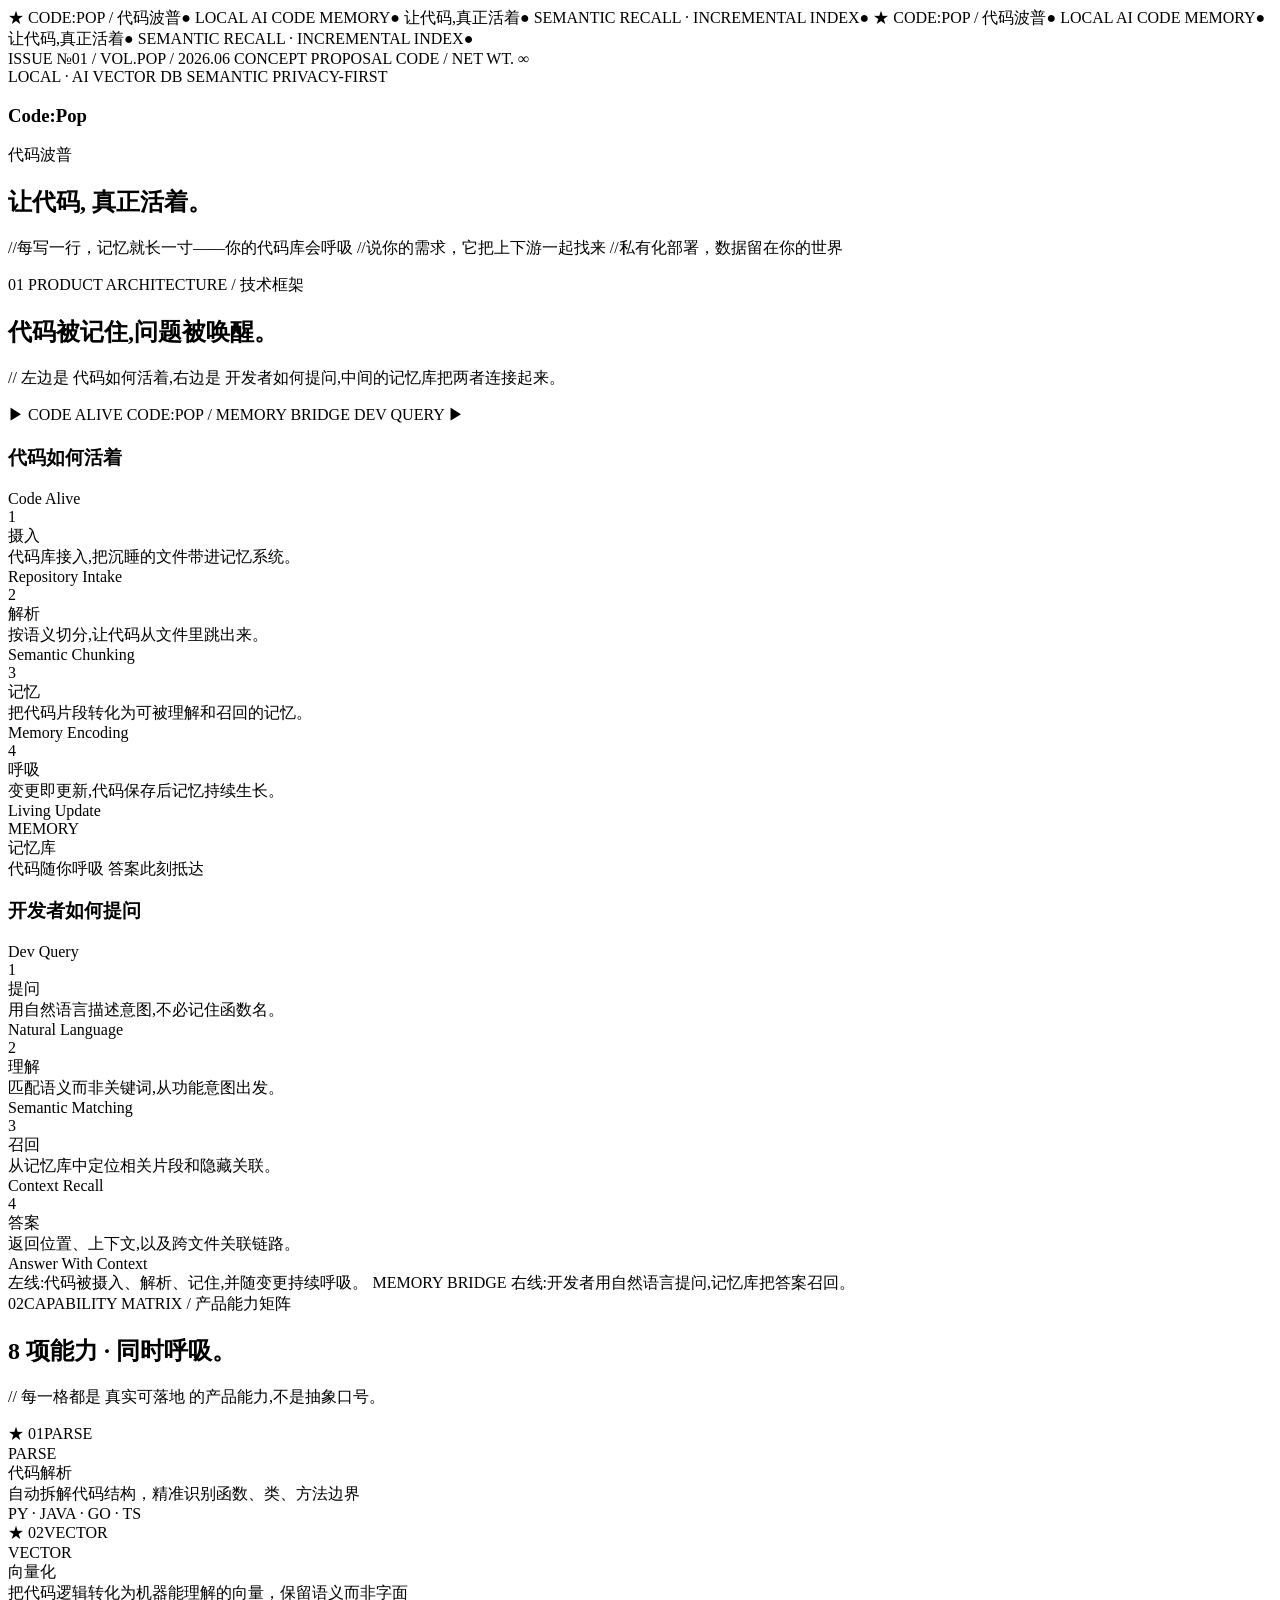
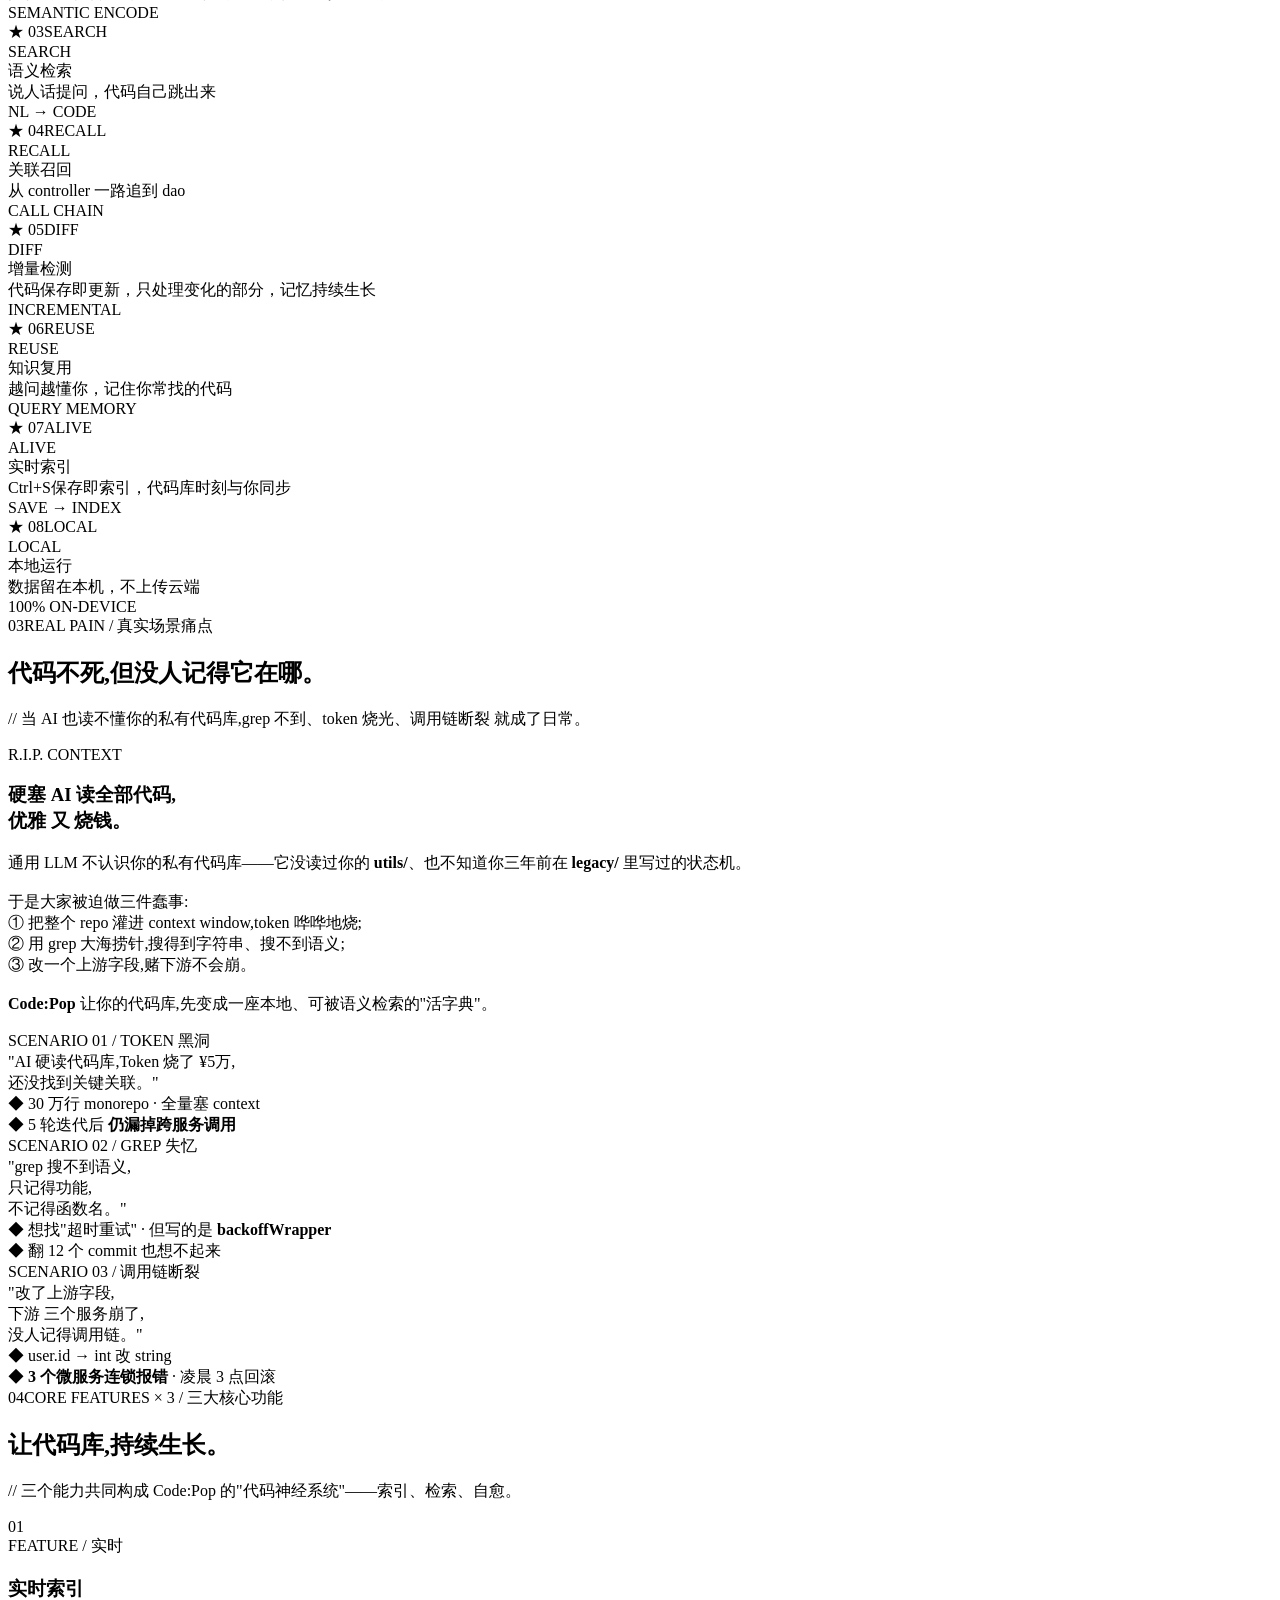
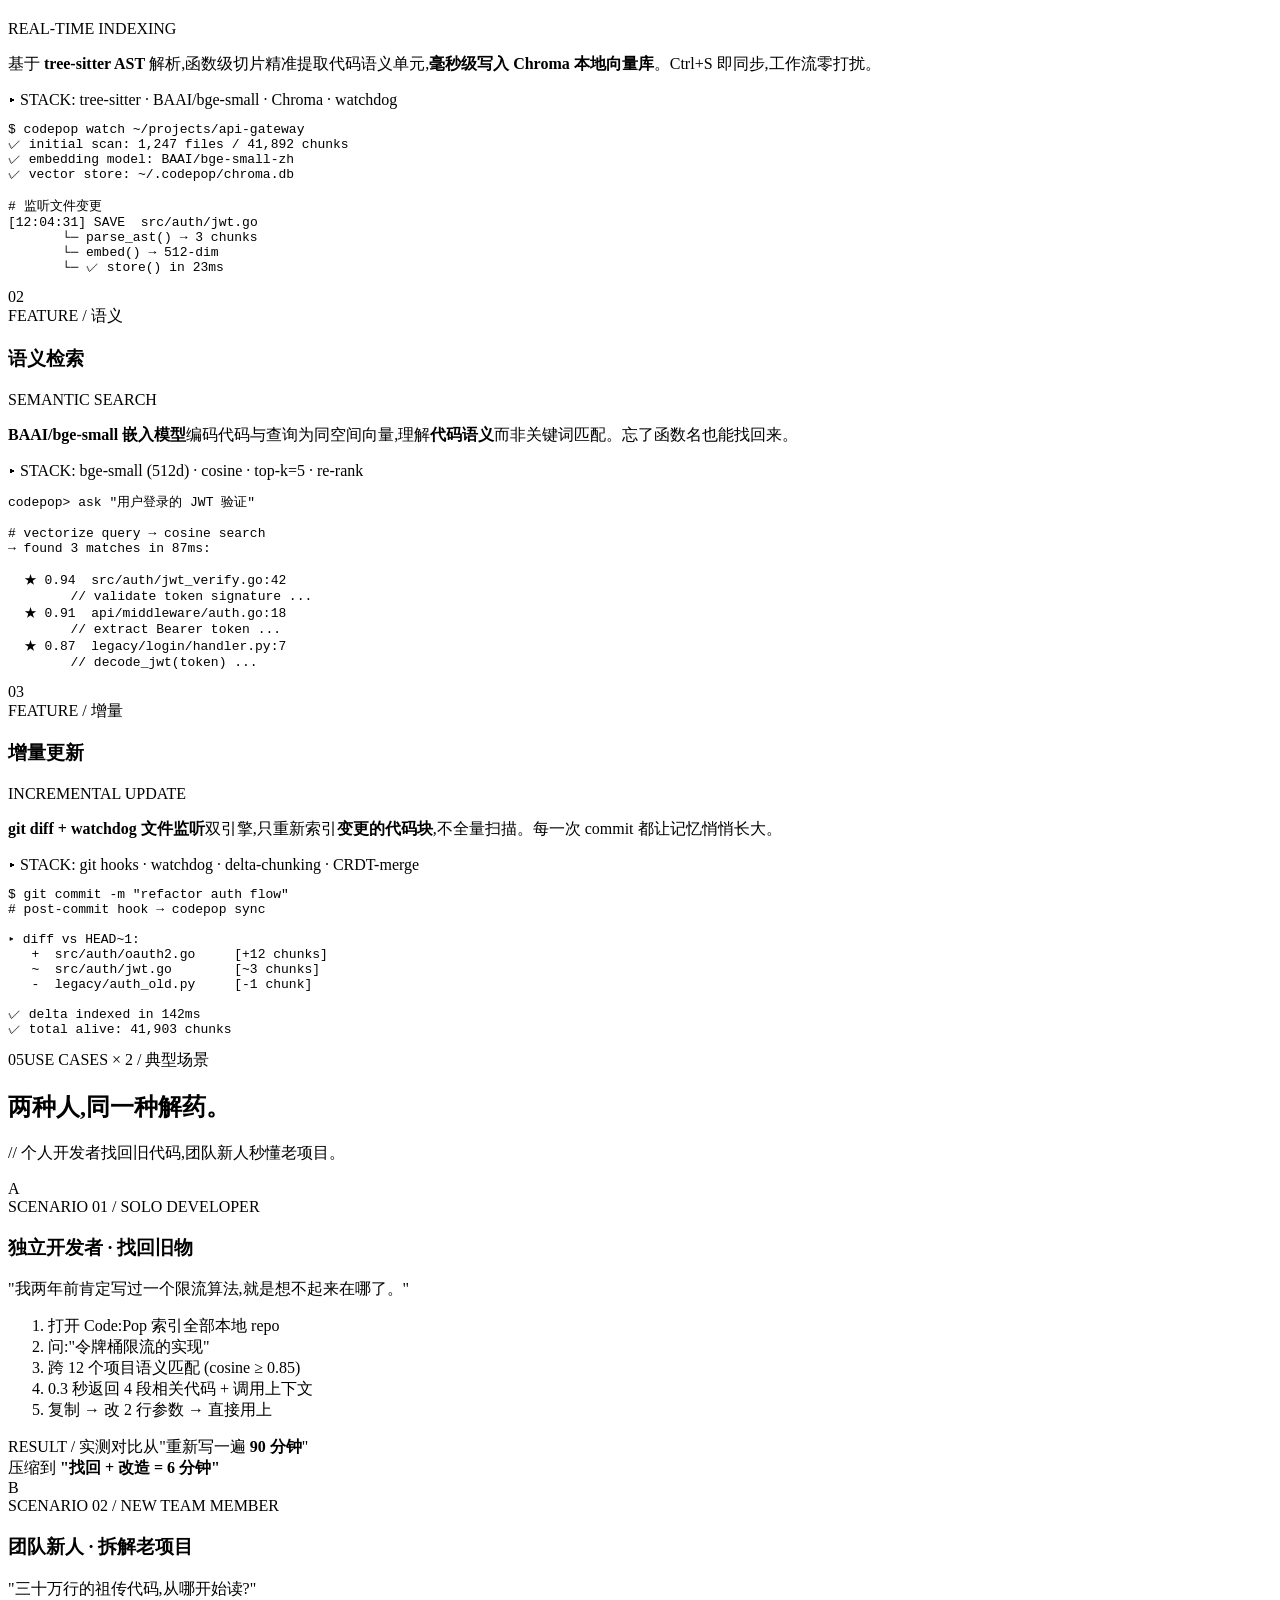
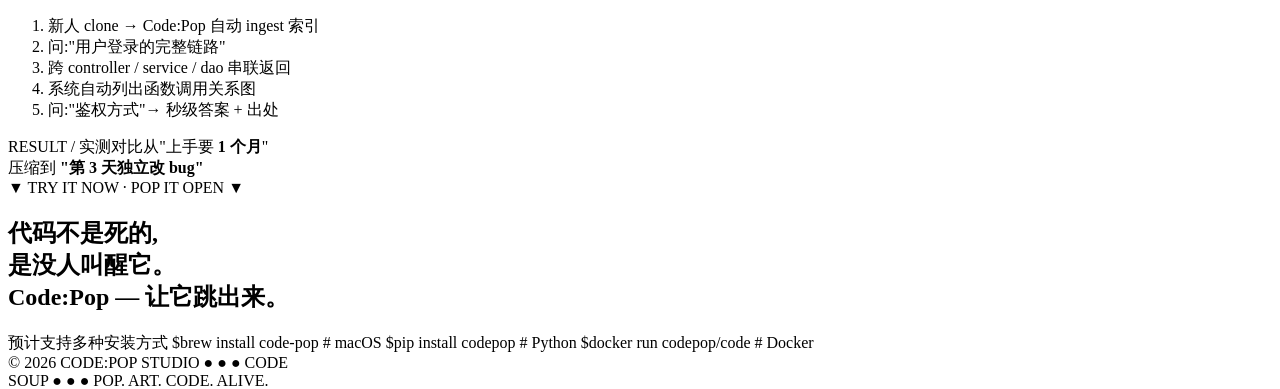
==== index.html @ 713691b7 "feat: add index.html" ====
<!DOCTYPE html>
<html lang="zh-CN">
<head>
  <meta charset="UTF-8">
  <meta name="viewport" content="width=device-width, initial-scale=1.0">
  <title>Code:Pop — 让代码,真正活着</title>
  <meta name="description" content="Code:Pop 代码波普 — 本地 AI 代码记忆系统，让代码库真正活着。自动解析、语义检索、增量索引、数据不出本机。">
  <meta name="theme-color" content="#F5F5F0">
  <meta property="og:title" content="Code:Pop — 让代码,真正活着">
  <meta property="og:description" content="本地 AI 代码记忆系统 · 自动解析 · 语义检索 · 增量索引 · 隐私优先">
  <meta property="og:type" content="website">
  <link rel="icon" type="image/svg+xml" href="data:image/svg+xml,%3Csvg xmlns='http://www.w3.org/2000/svg' viewBox='0 0 32 32'%3E%3Crect width='32' height='32' rx='4' fill='%23ff3d8a'/%3E%3C/svg%3E">
  <link rel="stylesheet" href="css/fonts.css">
  <link rel="stylesheet" href="css/main.css">
</head>
<body>
  <div class="ticker">
    <div class="ticker-track">
      <span>★ CODE:POP / 代码波普</span><span class="dot">●</span>
      <span>LOCAL AI CODE MEMORY</span><span class="dot">●</span>
      <span>让代码,真正活着</span><span class="dot">●</span>
      <span>SEMANTIC RECALL · INCREMENTAL INDEX</span><span class="dot">●</span>
      <span>★ CODE:POP / 代码波普</span><span class="dot">●</span>
      <span>LOCAL AI CODE MEMORY</span><span class="dot">●</span>
      <span>让代码,真正活着</span><span class="dot">●</span>
      <span>SEMANTIC RECALL · INCREMENTAL INDEX</span><span class="dot">●</span>
    </div>
  </div>
  <article class="page">
    <section class="hero">
      <div class="hero-meta">
        <span>ISSUE №01 / VOL.POP / 2026.06</span>
        <span class="stamp">CONCEPT PROPOSAL</span>
        <span>CODE / NET WT. ∞</span>
      </div>
      <div class="logo-line">
        <span class="badge">LOCAL · AI</span>
        <span class="badge b2">VECTOR DB</span>
        <span class="badge b3">SEMANTIC</span>
        <span class="badge b4">PRIVACY-FIRST</span>
      </div>
      <h1 class="product-name">
        <span class="word-code">Code</span><span class="colon">:</span><span class="word-pop">Pop</span>
      </h1>
      <div class="product-name-cn">代码<span class="accent">波普</span></div>
      <h2 class="tagline">让代码<span class="heart">,</span> 真正<span class="alive">活着</span>。</h2>
      <p class="sub-tagline">
        <span class="line"><span class="slash">//</span>每写一行，记忆就长一寸——<span class="pop-pink">你的代码库会呼吸</span></span>
        <span class="line"><span class="slash">//</span>说你的需求，它把<span class="pop-cyan">上下游一起找来</span></span>
        <span class="line"><span class="slash">//</span>私有化部署，数据留在<span class="pop-yellow">你的世界</span></span>
      </p>
    </section>
    <div class="section-tag">
      <span class="num">01</span>
      <span class="label">PRODUCT ARCHITECTURE / 技术框架</span>
      <span class="bar"></span>
    </div>
    <h2 class="section-title">代码被记住,问题被<span class="hi">唤醒</span>。</h2>
    <p class="section-sub">
      // 左边是 <span class="k">代码如何活着</span>,右边是 <span class="k">开发者如何提问</span>,中间的记忆库把两者连接起来。
    </p>
    <section class="arch-wrap">
      <div class="arch-bar">
        <span class="lhs">▶ CODE ALIVE</span>
        <span>CODE:POP / MEMORY BRIDGE</span>
        <span class="rhs">DEV QUERY ▶</span>
      </div>
      <div class="arch-parallel">
        <div class="arch-lane warm">
          <div class="arch-lane-title"><h3>代码如何活着</h3><span>Code Alive</span></div>
          <div class="arch-steps">
            <div class="arch-card"><div class="arch-badge">1</div><div><div class="arch-word">摄入</div><div class="arch-desc">代码库接入,把沉睡的文件带进记忆系统。</div><div class="arch-note">Repository Intake</div></div></div>
            <div class="arch-card"><div class="arch-badge">2</div><div><div class="arch-word">解析</div><div class="arch-desc">按语义切分,让代码从文件里跳出来。</div><div class="arch-note">Semantic Chunking</div></div></div>
            <div class="arch-card"><div class="arch-badge">3</div><div><div class="arch-word">记忆</div><div class="arch-desc">把代码片段转化为可被理解和召回的记忆。</div><div class="arch-note">Memory Encoding</div></div></div>
            <div class="arch-card"><div class="arch-badge">4</div><div><div class="arch-word">呼吸</div><div class="arch-desc">变更即更新,代码保存后记忆持续生长。</div><div class="arch-note">Living Update</div></div></div>
          </div>
        </div>
        <div class="memory-bridge">
          <div class="memory-core">
            <div class="core-label">MEMORY</div>
            <div class="core-cn">记忆库</div>
            <div class="core-note">
              <span class="breath">代码随你呼吸</span>
              <span class="arrive">答案此刻抵达</span>
            </div>
          </div>
        </div>
        <div class="arch-lane cool">
          <div class="arch-lane-title"><h3>开发者如何提问</h3><span>Dev Query</span></div>
          <div class="arch-steps">
            <div class="arch-card"><div class="arch-badge">1</div><div><div class="arch-word">提问</div><div class="arch-desc">用自然语言描述意图,不必记住函数名。</div><div class="arch-note">Natural Language</div></div></div>
            <div class="arch-card"><div class="arch-badge">2</div><div><div class="arch-word">理解</div><div class="arch-desc">匹配语义而非关键词,从功能意图出发。</div><div class="arch-note">Semantic Matching</div></div></div>
            <div class="arch-card"><div class="arch-badge">3</div><div><div class="arch-word">召回</div><div class="arch-desc">从记忆库中定位相关片段和隐藏关联。</div><div class="arch-note">Context Recall</div></div></div>
            <div class="arch-card"><div class="arch-badge">4</div><div><div class="arch-word">答案</div><div class="arch-desc">返回位置、上下文,以及跨文件关联链路。</div><div class="arch-note">Answer With Context</div></div></div>
          </div>
        </div>
      </div>
      <div class="arch-caption">
        <span class="warm-text">左线:代码被摄入、解析、记住,并随变更持续呼吸。</span>
        <span class="mid-text">MEMORY BRIDGE</span>
        <span class="cool-text">右线:开发者用自然语言提问,记忆库把答案召回。</span>
      </div>
    </section>
    <div class="section-tag"><span class="num b">02</span><span class="label">CAPABILITY MATRIX / 产品能力矩阵</span><span class="bar b"></span></div>
    <h2 class="section-title">8 项能力 · <span class="hi b">同时呼吸</span>。</h2>
    <p class="section-sub">// 每一格都是 <span class="k">真实可落地</span> 的产品能力,不是抽象口号。</p>
    <section class="can-grid">
      <div class="can v1"><div class="can-band-top"><span>★ 01</span><span>PARSE</span></div><div class="can-body"><div class="can-title">PARSE</div><div class="can-cn">代码解析</div><div class="can-desc">自动拆解代码结构，精准识别函数、类、方法边界</div></div><div class="can-band-bot">PY · JAVA · GO · TS</div></div>
      <div class="can v2"><div class="can-band-top"><span>★ 02</span><span>VECTOR</span></div><div class="can-body"><div class="can-title">VECTOR</div><div class="can-cn">向量化</div><div class="can-desc">把代码逻辑转化为机器能理解的向量，保留语义而非字面</div></div><div class="can-band-bot">SEMANTIC ENCODE</div></div>
      <div class="can v3"><div class="can-band-top"><span>★ 03</span><span>SEARCH</span></div><div class="can-body"><div class="can-title">SEARCH</div><div class="can-cn">语义检索</div><div class="can-desc">说人话提问，代码自己跳出来</div></div><div class="can-band-bot">NL → CODE</div></div>
      <div class="can v4"><div class="can-band-top"><span>★ 04</span><span>RECALL</span></div><div class="can-body"><div class="can-title">RECALL</div><div class="can-cn">关联召回</div><div class="can-desc">从 controller 一路追到 dao</div></div><div class="can-band-bot">CALL CHAIN</div></div>
      <div class="can v5"><div class="can-band-top"><span>★ 05</span><span>DIFF</span></div><div class="can-body"><div class="can-title">DIFF</div><div class="can-cn">增量检测</div><div class="can-desc">代码保存即更新，只处理变化的部分，记忆持续生长</div></div><div class="can-band-bot">INCREMENTAL</div></div>
      <div class="can v6"><div class="can-band-top"><span>★ 06</span><span>REUSE</span></div><div class="can-body"><div class="can-title">REUSE</div><div class="can-cn">知识复用</div><div class="can-desc">越问越懂你，记住你常找的代码</div></div><div class="can-band-bot">QUERY MEMORY</div></div>
      <div class="can v7"><div class="can-band-top"><span>★ 07</span><span>ALIVE</span></div><div class="can-body"><div class="can-title">ALIVE</div><div class="can-cn">实时索引</div><div class="can-desc">Ctrl+S保存即索引，代码库时刻与你同步</div></div><div class="can-band-bot">SAVE → INDEX</div></div>
      <div class="can v8"><div class="can-band-top"><span>★ 08</span><span>LOCAL</span></div><div class="can-body"><div class="can-title">LOCAL</div><div class="can-cn">本地运行</div><div class="can-desc">数据留在本机，不上传云端</div></div><div class="can-band-bot">100% ON-DEVICE</div></div>
    </section>
    <div class="section-tag"><span class="num c">03</span><span class="label">REAL PAIN / 真实场景痛点</span><span class="bar c"></span></div>
    <h2 class="section-title">代码不死,但<span class="hi c">没人记得</span>它在哪。</h2>
    <p class="section-sub">// 当 AI 也读不懂你的私有代码库,<span class="k">grep 不到、token 烧光、调用链断裂</span> 就成了日常。</p>
    <section class="pain-grid">
      <div class="pain-left">
        <div class="pain-stamp">R.I.P. CONTEXT</div>
        <h3 class="pain-headline">硬塞 AI 读全部代码,<br><span class="strike">优雅</span> 又 <span class="alive-flash">烧钱</span>。</h3>
        <p class="pain-body">通用 LLM 不认识你的私有代码库——它没读过你的 <strong>utils/</strong>、也不知道你三年前在 <strong>legacy/</strong> 里写过的状态机。<br><br>于是大家被迫做三件蠢事:<br>① 把整个 repo 灌进 context window,token 哗哗地烧;<br>② 用 grep 大海捞针,搜得到字符串、搜不到语义;<br>③ 改一个上游字段,赌下游不会崩。<br><br><strong>Code:Pop</strong> 让你的代码库,先变成一座本地、可被语义检索的"活字典"。</p>
      </div>
      <div class="pain-right">
        <div class="scenario s1">
          <span class="tag">SCENARIO 01 / TOKEN 黑洞</span>
          <div class="quote">"AI 硬读代码库,Token 烧了 <span class="cost">¥5万</span>,<br>还没找到关键关联。"</div>
          <div class="meta">◆ 30 万行 monorepo · 全量塞 context<br>◆ 5 轮迭代后 <strong>仍漏掉跨服务调用</strong></div>
        </div>
        <div class="scenario s2">
          <span class="tag">SCENARIO 02 / GREP 失忆</span>
          <div class="quote">"grep <span class="y">搜不到语义</span>,<br>只记得功能,<br>不记得函数名。"</div>
          <div class="meta">◆ 想找"超时重试" · 但写的是 <strong>backoffWrapper</strong><br>◆ 翻 12 个 commit 也想不起来</div>
        </div>
        <div class="scenario s3">
          <span class="tag">SCENARIO 03 / 调用链断裂</span>
          <div class="quote">"改了上游字段,<br>下游 <span class="b">三个服务崩了</span>,<br>没人记得调用链。"</div>
          <div class="meta">◆ user.id → int 改 string<br>◆ <strong>3 个微服务连锁报错</strong> · 凌晨 3 点回滚</div>
        </div>
      </div>
    </section>
    <div class="section-tag"><span class="num d">04</span><span class="label">CORE FEATURES × 3 / 三大核心功能</span><span class="bar d"></span></div>
    <h2 class="section-title">让代码库,<span class="hi d">持续生长</span>。</h2>
    <p class="section-sub">// 三个能力共同构成 Code:Pop 的"<span class="k">代码神经系统</span>"——索引、检索、自愈。</p>
    <section class="feature-grid">
      <div class="feat f1">
        <div class="feat-num">01</div>
        <div class="feat-tag">FEATURE / 实时</div>
        <h3 class="feat-title">实时索引</h3>
        <div class="feat-title-en">REAL-TIME INDEXING</div>
        <p class="feat-desc">基于 <strong>tree-sitter AST</strong> 解析,函数级切片精准提取代码语义单元,<strong>毫秒级写入 Chroma 本地向量库</strong>。Ctrl+S 即同步,工作流零打扰。</p>
        <div class="feat-stack">▸ STACK: tree-sitter · BAAI/bge-small · Chroma · watchdog</div>
        <pre class="feat-snippet"><span class="cm">$ codepop watch ~/projects/api-gateway</span>
<span class="ok">✓</span> initial scan: 1,247 files / 41,892 chunks
<span class="ok">✓</span> embedding model: <span class="bb">BAAI/bge-small-zh</span>
<span class="ok">✓</span> vector store: <span class="bb">~/.codepop/chroma.db</span>

<span class="cm"># 监听文件变更</span>
[<span class="gn">12:04:31</span>] <span class="pp">SAVE</span>  src/auth/jwt.go
       └─ parse_ast() <span class="gg">→</span> 3 chunks
       └─ embed() <span class="gg">→</span> 512-dim
       └─ <span class="ok">✓ store()</span> in <span class="vi">23ms</span></pre>
      </div>
      <div class="feat f2">
        <div class="feat-num">02</div>
        <div class="feat-tag">FEATURE / 语义</div>
        <h3 class="feat-title">语义检索</h3>
        <div class="feat-title-en">SEMANTIC SEARCH</div>
        <p class="feat-desc"><strong>BAAI/bge-small 嵌入模型</strong>编码代码与查询为同空间向量,理解<strong>代码语义</strong>而非关键词匹配。忘了函数名也能找回来。</p>
        <div class="feat-stack">▸ STACK: bge-small (512d) · cosine · top-k=5 · re-rank</div>
        <pre class="feat-snippet"><span class="pr">codepop&gt;</span> ask <span class="gg">"用户登录的 JWT 验证"</span>

<span class="cm"># vectorize query → cosine search</span>
<span class="cm">→ found 3 matches in 87ms:</span>

  <span class="bb">★ 0.94</span>  src/auth/<span class="gn">jwt_verify.go</span>:42
        <span class="cm">// validate token signature ...</span>
  <span class="bb">★ 0.91</span>  api/middleware/<span class="gn">auth.go</span>:18
        <span class="cm">// extract Bearer token ...</span>
  <span class="bb">★ 0.87</span>  legacy/login/<span class="gn">handler.py</span>:7
        <span class="cm">// decode_jwt(token) ...</span></pre>
      </div>
      <div class="feat f3">
        <div class="feat-num">03</div>
        <div class="feat-tag">FEATURE / 增量</div>
        <h3 class="feat-title">增量更新</h3>
        <div class="feat-title-en">INCREMENTAL UPDATE</div>
        <p class="feat-desc"><strong>git diff + watchdog 文件监听</strong>双引擎,只重新索引<strong>变更的代码块</strong>,不全量扫描。每一次 commit 都让记忆悄悄长大。</p>
        <div class="feat-stack">▸ STACK: git hooks · watchdog · delta-chunking · CRDT-merge</div>
        <pre class="feat-snippet"><span class="cm">$ git commit -m "refactor auth flow"</span>
<span class="cm"># post-commit hook → codepop sync</span>

<span class="pp">▸</span> diff vs HEAD~1:
   <span class="ok">+</span>  src/auth/oauth2.go     <span class="gn">[+12 chunks]</span>
   <span class="vi">~</span>  src/auth/jwt.go        <span class="gn">[~3 chunks]</span>
   <span class="pp">-</span>  legacy/auth_old.py     <span class="gn">[-1 chunk]</span>

<span class="ok">✓</span> delta indexed in <span class="vi">142ms</span>
<span class="ok">✓</span> total alive: <span class="bb">41,903 chunks</span></pre>
      </div>
    </section>
    <div class="section-tag"><span class="num e">05</span><span class="label">USE CASES × 2 / 典型场景</span><span class="bar e"></span></div>
    <h2 class="section-title">两种人,<span class="hi c">同一种解药</span>。</h2>
    <p class="section-sub">// 个人开发者找回旧代码,团队新人秒懂老项目。</p>
    <section class="case-wrap">
      <div class="case c1">
        <div class="case-head"><div class="case-icon">A</div><div class="case-head-text"><div class="case-tag">SCENARIO 01 / SOLO DEVELOPER</div><h3 class="case-title">独立开发者 · 找回旧物</h3></div></div>
        <div class="case-body">
          <p class="case-quote">"我两年前肯定写过<span class="hi-y">一个限流算法</span>,就是想不起来在哪了。"</p>
          <ol class="case-flow">
            <li>打开 Code:Pop 索引全部本地 repo</li>
            <li class="hot">问:"令牌桶限流的实现"</li>
            <li>跨 12 个项目语义匹配 (cosine ≥ 0.85)</li>
            <li>0.3 秒返回 4 段相关代码 + 调用上下文</li>
            <li class="hot">复制 → 改 2 行参数 → 直接用上</li>
          </ol>
          <div class="case-result"><span class="lbl">RESULT / 实测对比</span>从"重新写一遍 <strong>90 分钟</strong>"<br>压缩到 <strong>"找回 + 改造 = 6 分钟"</strong></div>
        </div>
      </div>
      <div class="case c2">
        <div class="case-head"><div class="case-icon">B</div><div class="case-head-text"><div class="case-tag">SCENARIO 02 / NEW TEAM MEMBER</div><h3 class="case-title">团队新人 · 拆解老项目</h3></div></div>
        <div class="case-body">
          <p class="case-quote">"三十万行的祖传代码,<span class="hi-p">从哪开始读?</span>"</p>
          <ol class="case-flow">
            <li>新人 clone → Code:Pop 自动 ingest 索引</li>
            <li class="hot">问:"用户登录的完整链路"</li>
            <li>跨 controller / service / dao 串联返回</li>
            <li>系统自动列出函数调用关系图</li>
            <li class="hot">问:"鉴权方式"→ 秒级答案 + 出处</li>
          </ol>
          <div class="case-result"><span class="lbl">RESULT / 实测对比</span>从"上手要 <strong>1 个月</strong>"<br>压缩到 <strong>"第 3 天独立改 bug"</strong></div>
        </div>
      </div>
    </section>
    <section class="cta">
      <div class="cta-inner">
        <div class="cta-mini">▼ TRY IT NOW · POP IT OPEN ▼</div>
        <h2 class="cta-title">代码不是<span class="b">死的</span>,<br>是没人<span class="y">叫醒</span>它。<br><span class="p">Code:Pop</span> — 让它<span class="y">跳</span>出来。</h2>
        <div class="cta-cmd">
          <span class="cmd-line"><span class="cmd-comment">预计支持多种安装方式</span></span>
          <span class="cmd-line"><span class="prompt">$</span>brew install code-pop      <span class="cmd-comment"># macOS</span></span>
          <span class="cmd-line"><span class="prompt">$</span>pip install codepop        <span class="cmd-comment"># Python</span></span>
          <span class="cmd-line"><span class="prompt">$</span>docker run codepop/code    <span class="cmd-comment"># Docker</span></span>
        </div>
      </div>
    </section>
    <footer class="foot">
      <span>© 2026 CODE:POP STUDIO</span>
      <span class="dots">● ● ●</span>
      <span class="warhol-can" aria-label="安迪·沃霍尔风格金宝汤罐头致敬彩蛋"><span class="can-mini-label">CODE<br>SOUP</span></span>
      <span class="dots">● ● ●</span>
      <span>POP. ART. CODE. ALIVE.</span>
    </footer>
  </article>
</body>
</html>
---- css/fonts.css ----
@font-face { font-family: 'Boldonse'; src: url('../assets/fonts/Boldonse-Regular.ttf') format('truetype'); font-weight: 400; font-display: swap; }
@font-face { font-family: 'EricaOne'; src: url('../assets/fonts/EricaOne-Regular.ttf') format('truetype'); font-weight: 400; font-display: swap; }
@font-face { font-family: 'BigShoulders'; src: url('../assets/fonts/BigShoulders-Regular.ttf') format('truetype'); font-weight: 400; font-display: swap; }
@font-face { font-family: 'BigShoulders'; src: url('../assets/fonts/BigShoulders-Bold.ttf') format('truetype'); font-weight: 700; font-display: swap; }
@font-face { font-family: 'Outfit'; src: url('../assets/fonts/Outfit-Regular.ttf') format('truetype'); font-weight: 400; font-display: swap; }
@font-face { font-family: 'Outfit'; src: url('../assets/fonts/Outfit-Bold.ttf') format('truetype'); font-weight: 700; font-display: swap; }
@font-face { font-family: 'JetBrainsMono'; src: url('../assets/fonts/JetBrainsMono-Regular.ttf') format('truetype'); font-weight: 400; font-display: swap; }
@font-face { font-family: 'JetBrainsMono'; src: url('../assets/fonts/JetBrainsMono-Bold.ttf') format('truetype'); font-weight: 700; font-display: swap; }
@font-face { font-family: 'Silkscreen'; src: url('../assets/fonts/Silkscreen-Regular.ttf') format('truetype'); font-weight: 400; font-display: swap; }
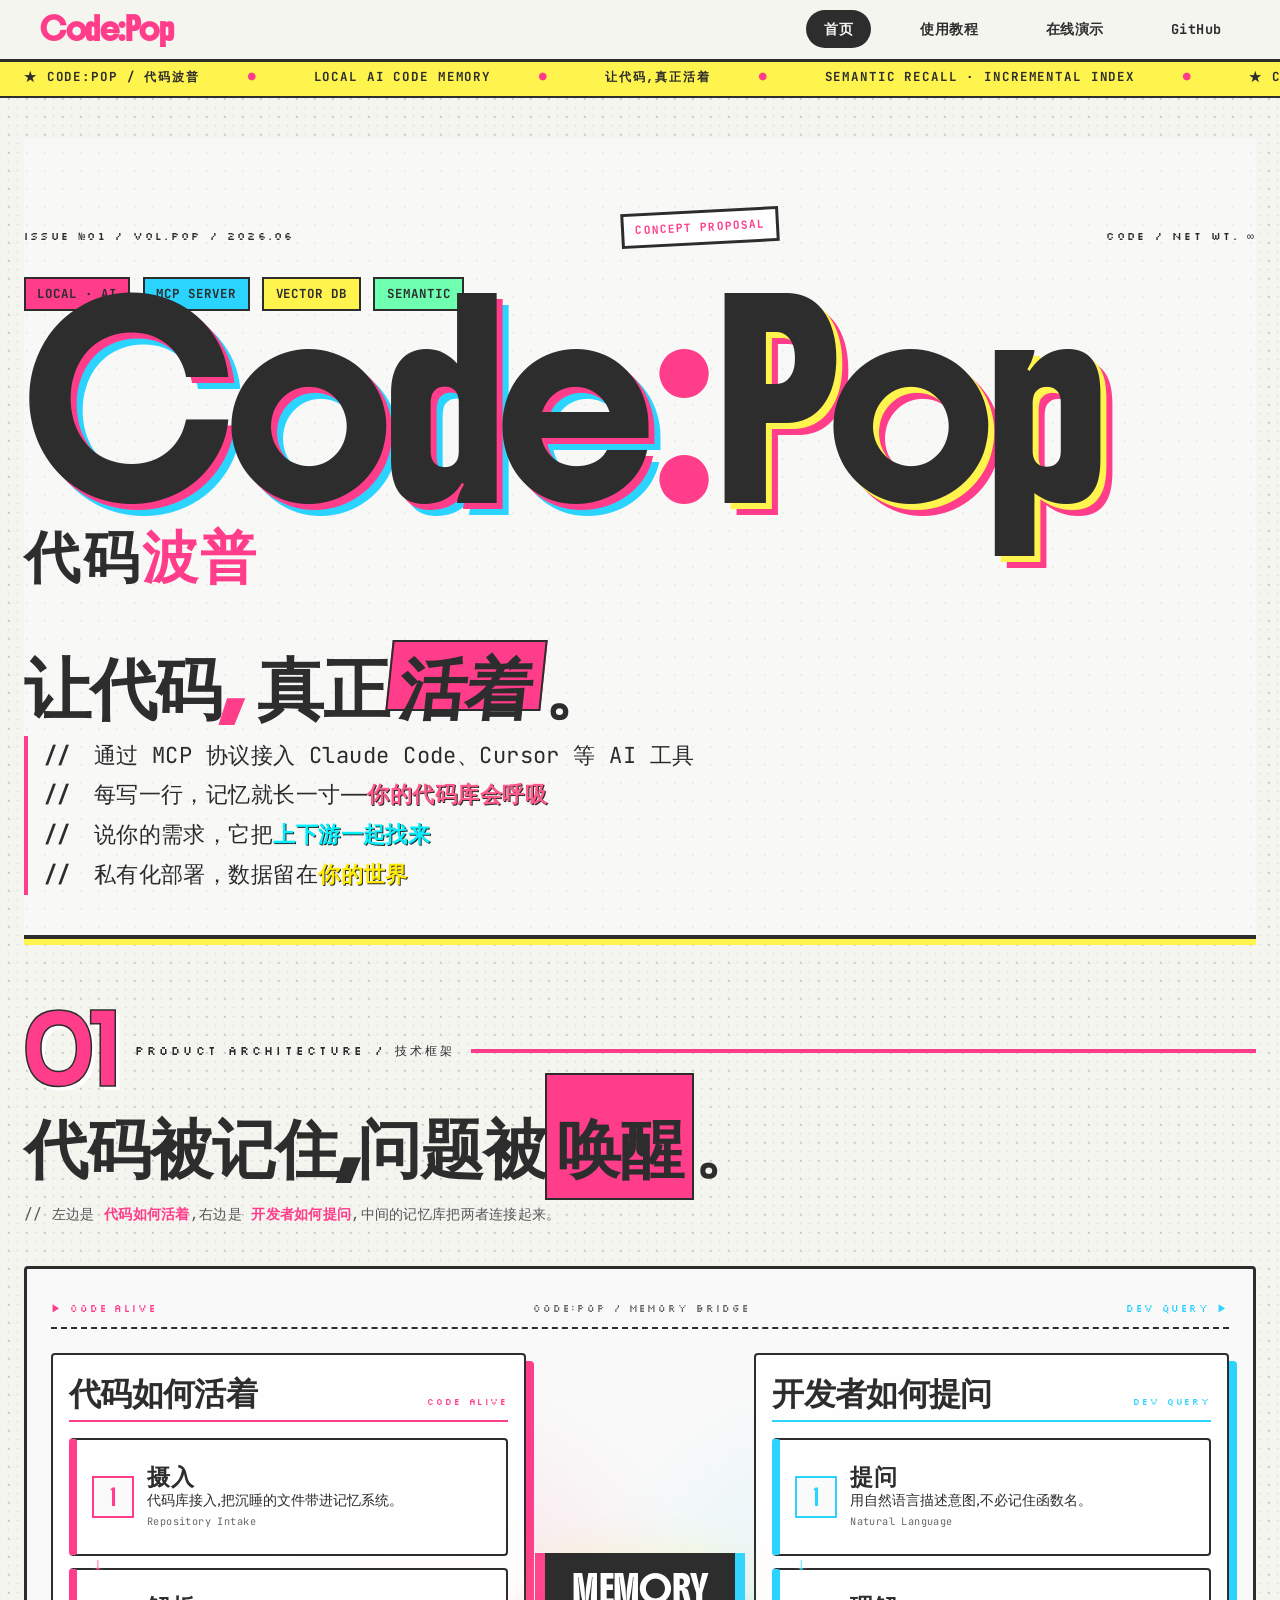
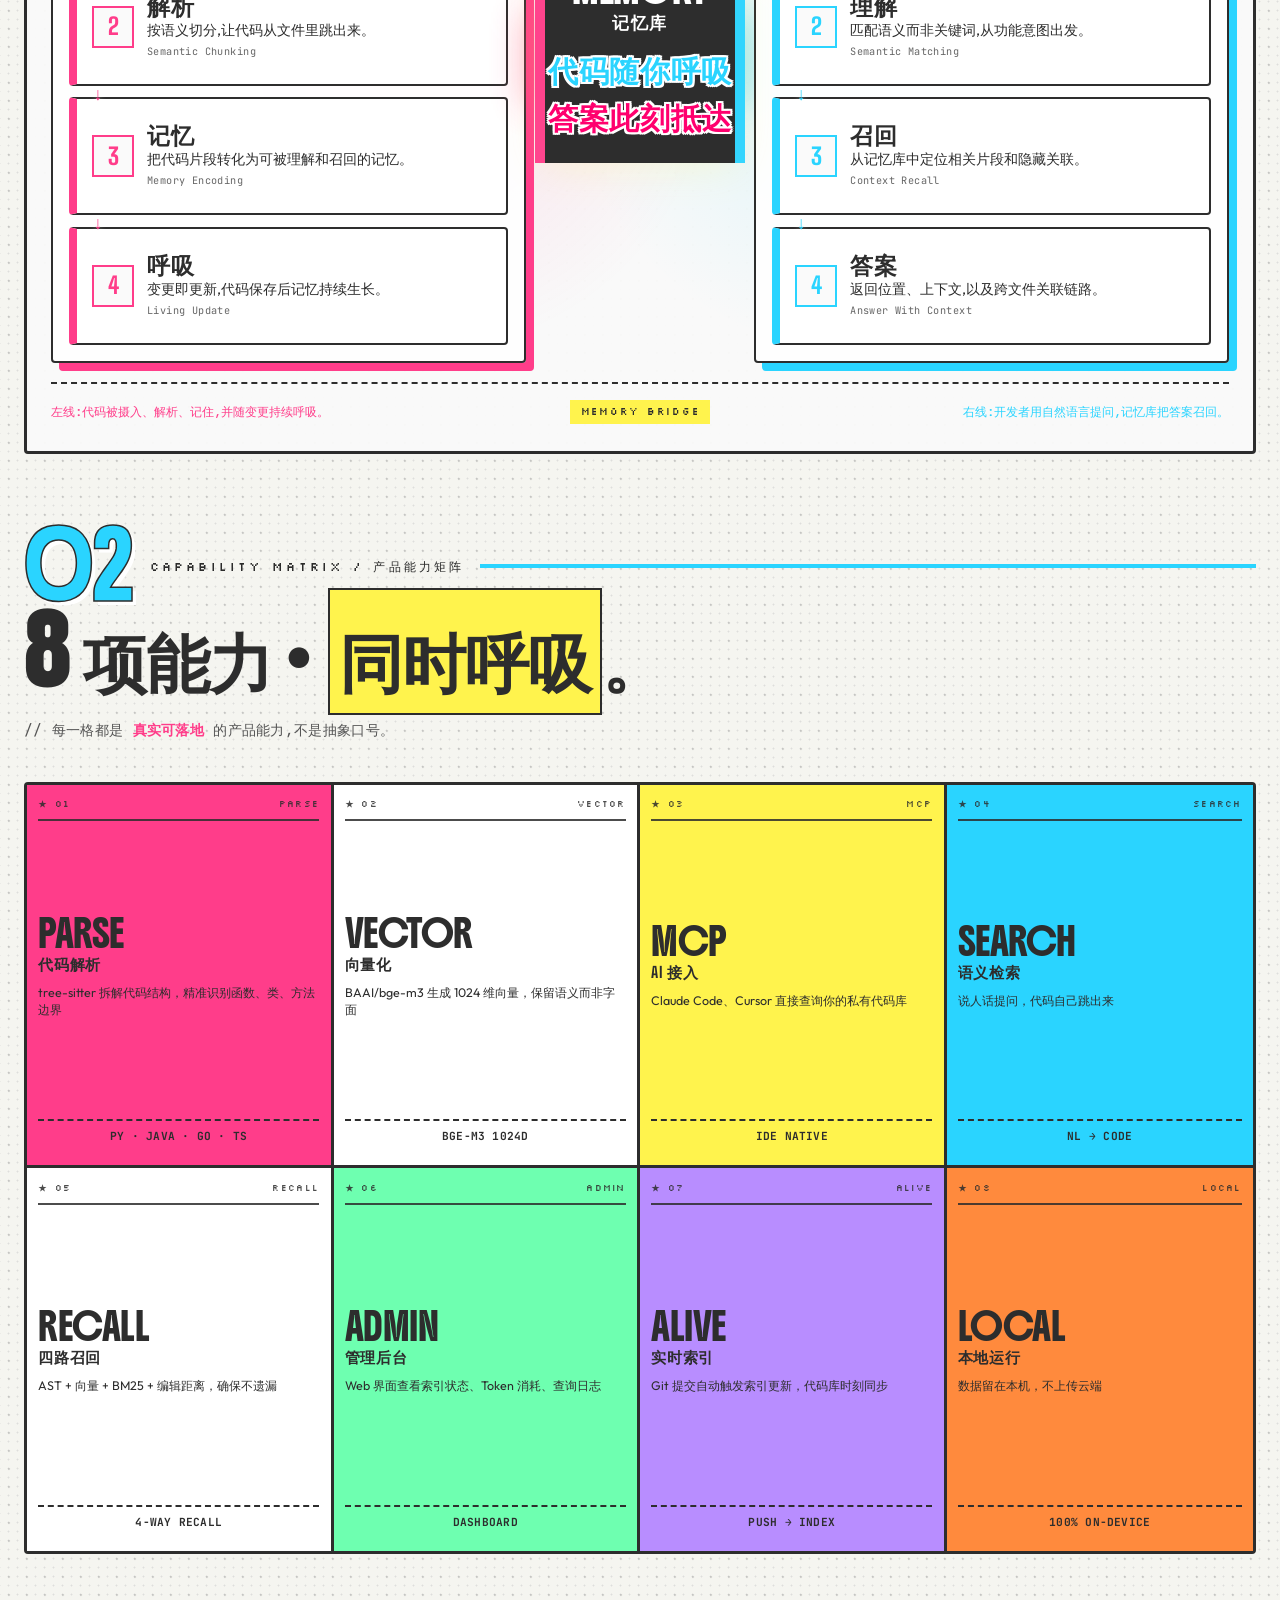
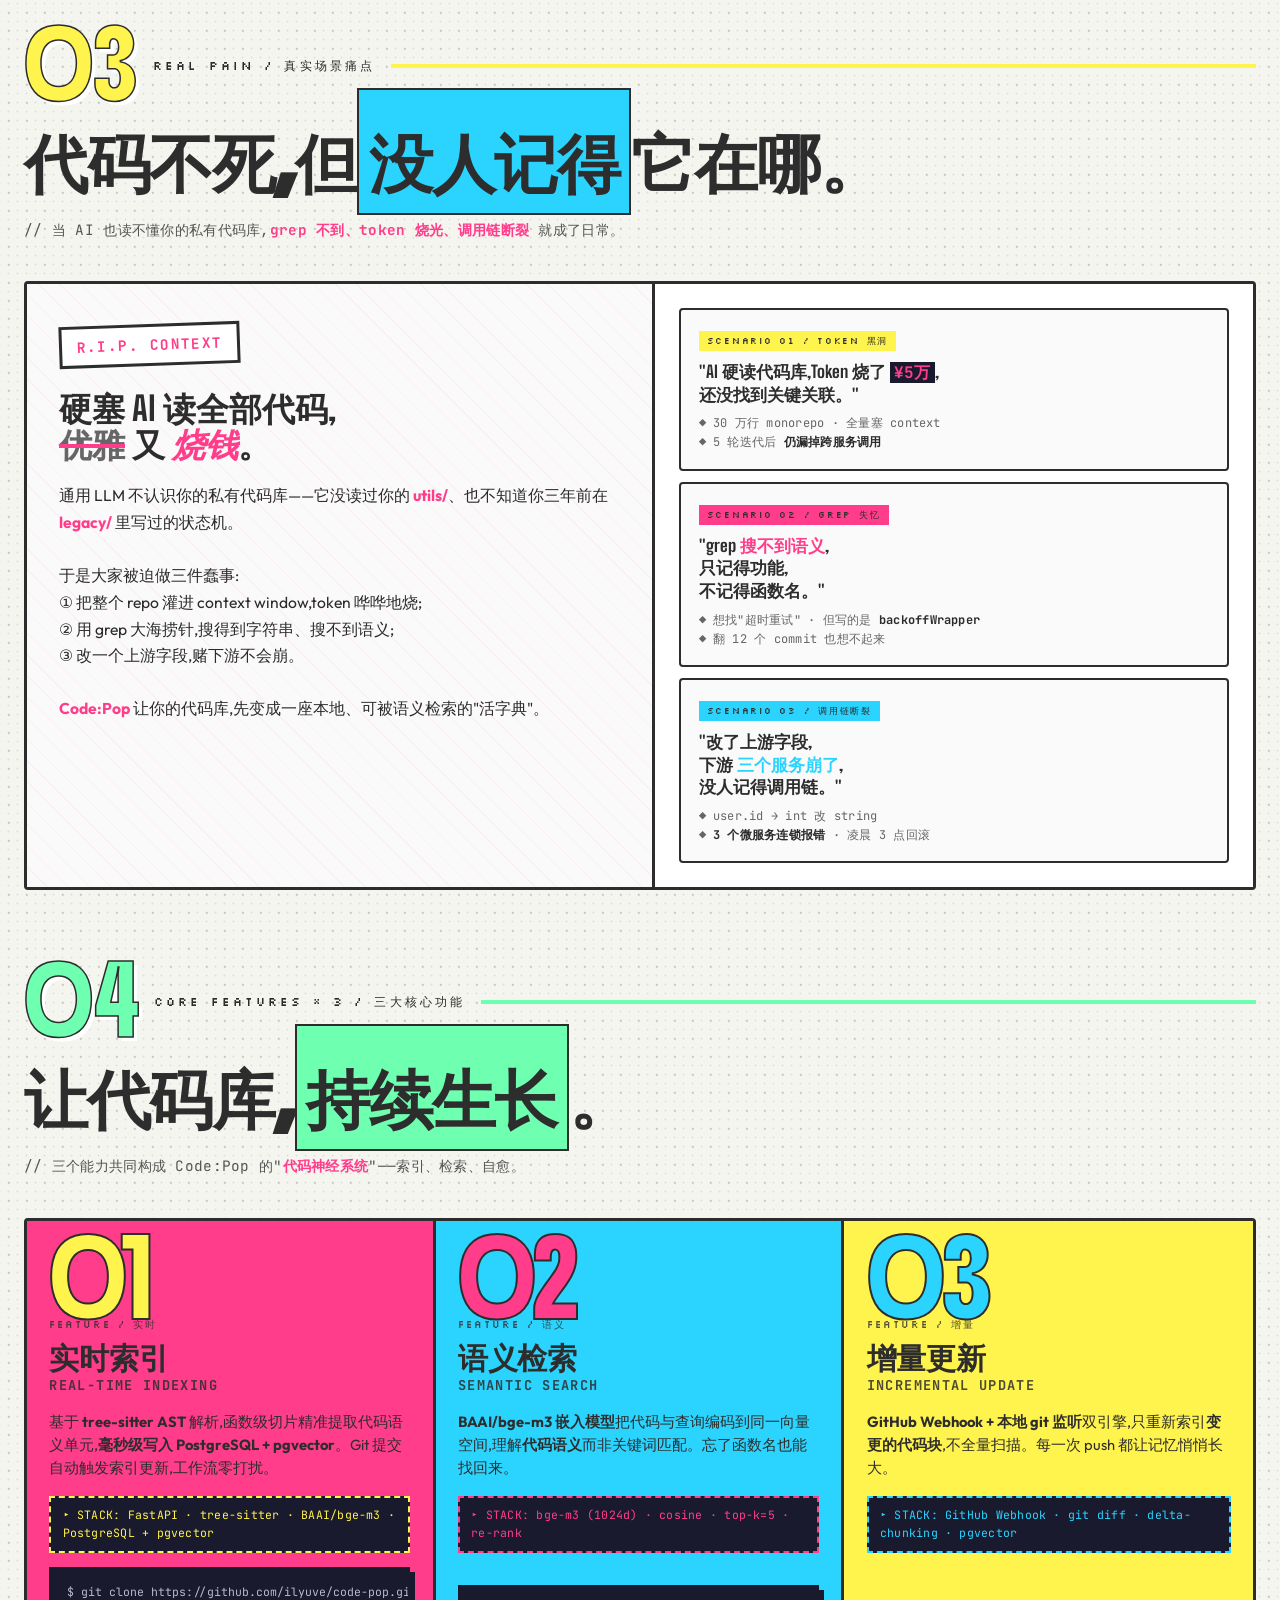
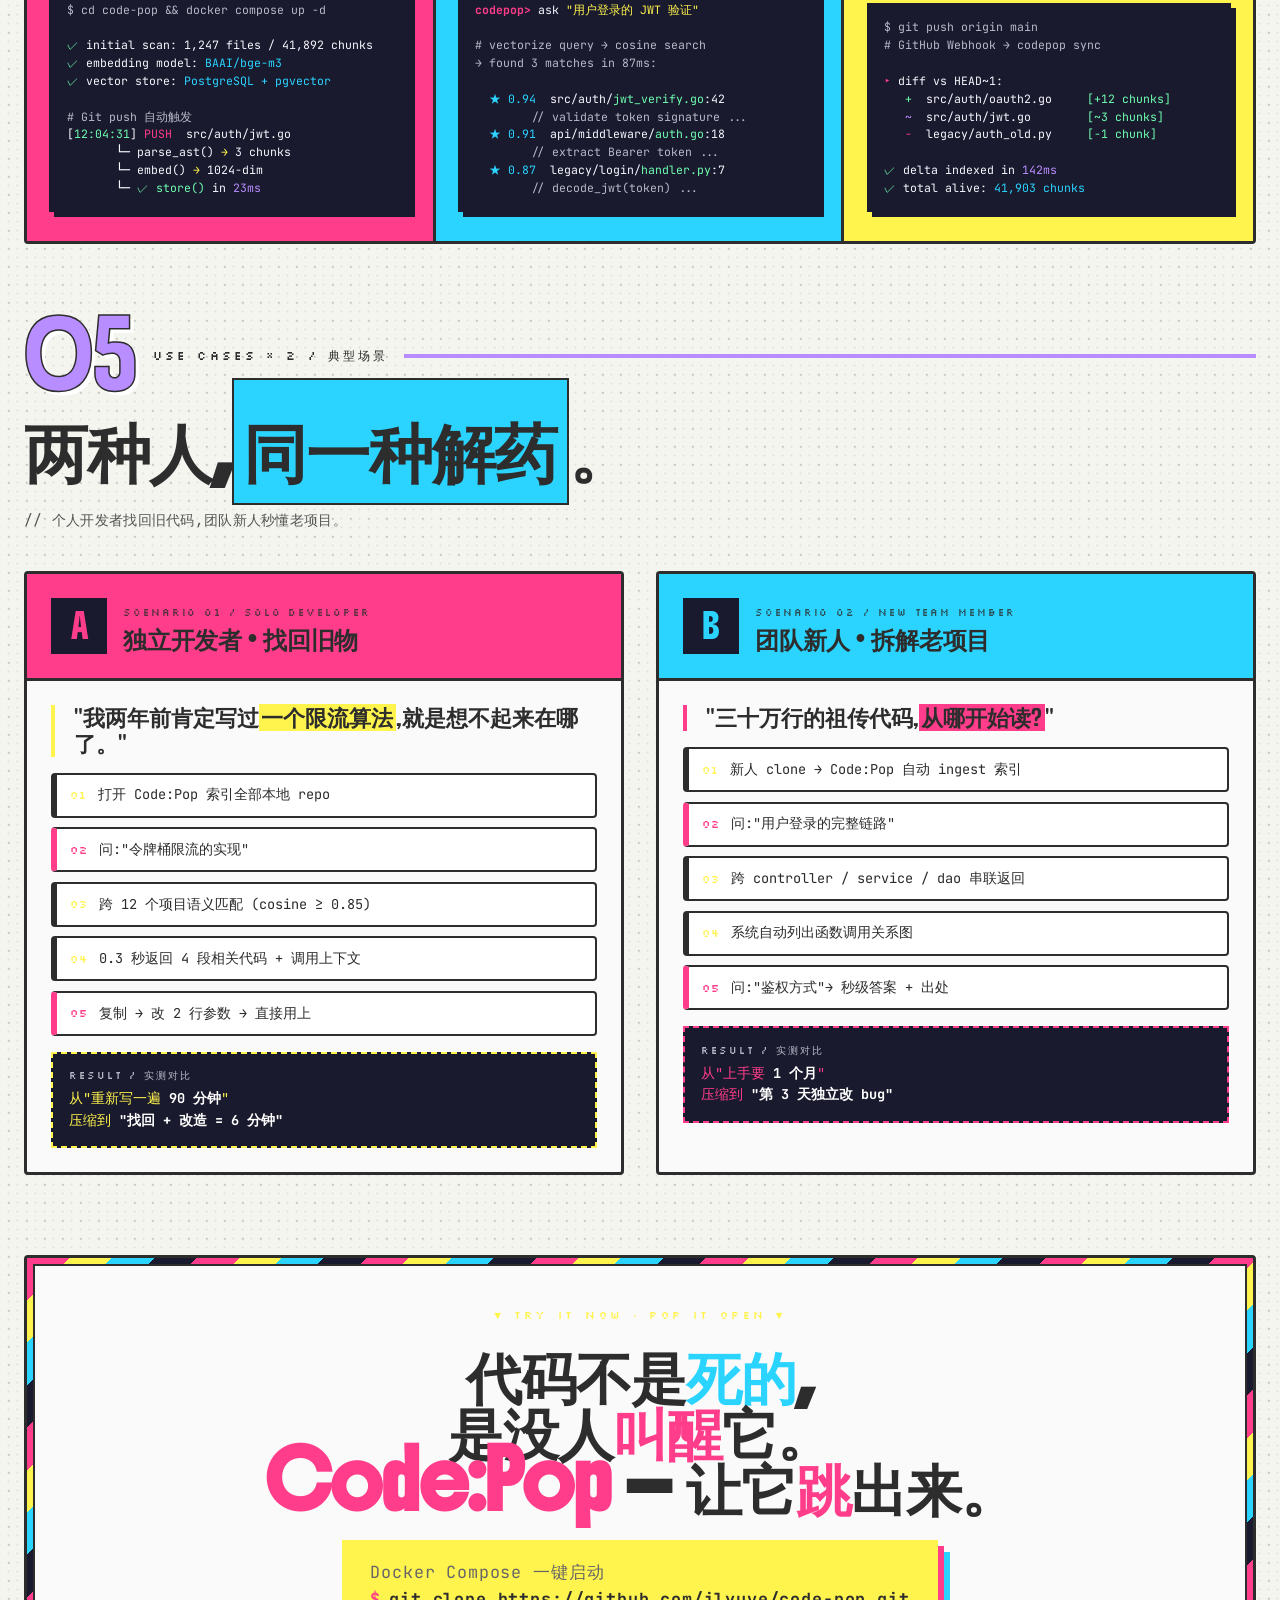
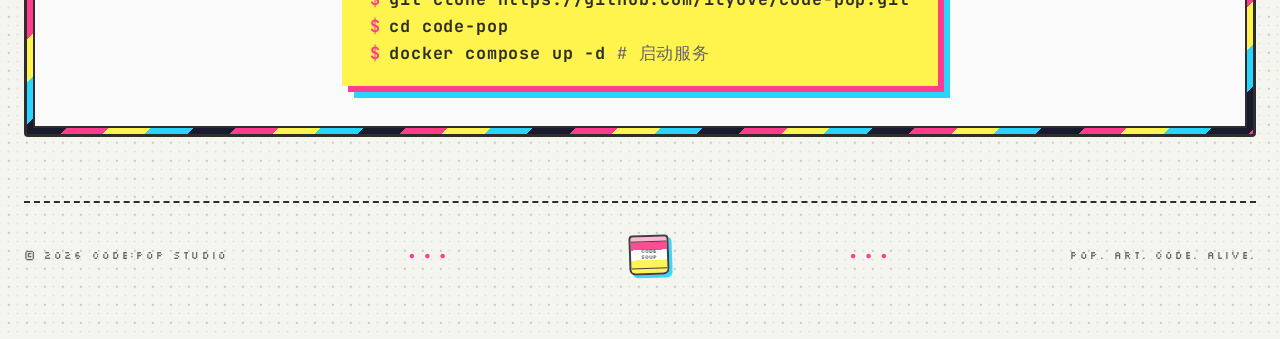
==== commit 4f43d54b: "feat: refresh site with MCP docs, demo page and corrected tech stack - Update index.html: FastAPI + " ====
--- a/index.html
+++ b/index.html
@@ -4,16 +4,28 @@
   <meta charset="UTF-8">
   <meta name="viewport" content="width=device-width, initial-scale=1.0">
   <title>Code:Pop — 让代码,真正活着</title>
-  <meta name="description" content="Code:Pop 代码波普 — 本地 AI 代码记忆系统，让代码库真正活着。自动解析、语义检索、增量索引、数据不出本机。">
+  <meta name="description" content="Code:Pop 代码波普 — 本地 AI 代码记忆系统。通过 MCP 协议让 Claude Code、Cursor 直接查询你的代码库，支持四路召回、管理后台、GitHub Webhook 自动索引。">
   <meta name="theme-color" content="#F5F5F0">
   <meta property="og:title" content="Code:Pop — 让代码,真正活着">
-  <meta property="og:description" content="本地 AI 代码记忆系统 · 自动解析 · 语义检索 · 增量索引 · 隐私优先">
+  <meta property="og:description" content="本地 AI 代码记忆系统 · MCP 接入 · 四路召回 · 管理后台 · GitHub Webhook 自动索引">
   <meta property="og:type" content="website">
   <link rel="icon" type="image/svg+xml" href="data:image/svg+xml,%3Csvg xmlns='http://www.w3.org/2000/svg' viewBox='0 0 32 32'%3E%3Crect width='32' height='32' rx='4' fill='%23ff3d8a'/%3E%3C/svg%3E">
   <link rel="stylesheet" href="css/fonts.css">
   <link rel="stylesheet" href="css/main.css">
 </head>
 <body>
+  <nav class="top-nav">
+    <a href="./index.html" class="nav-logo">Code:Pop</a>
+    <button class="nav-toggle" aria-label="打开导航" aria-expanded="false">
+      <span></span><span></span><span></span>
+    </button>
+    <div class="nav-links">
+      <a href="./index.html" class="active">首页</a>
+      <a href="./docs.html">使用教程</a>
+      <a href="./demo.html">在线演示</a>
+      <a href="https://github.com/ilyuve/code-pop" target="_blank" rel="noopener">GitHub</a>
+    </div>
+  </nav>
   <div class="ticker">
     <div class="ticker-track">
       <span>★ CODE:POP / 代码波普</span><span class="dot">●</span>
@@ -35,9 +47,9 @@
       </div>
       <div class="logo-line">
         <span class="badge">LOCAL · AI</span>
-        <span class="badge b2">VECTOR DB</span>
-        <span class="badge b3">SEMANTIC</span>
-        <span class="badge b4">PRIVACY-FIRST</span>
+        <span class="badge b2">MCP SERVER</span>
+        <span class="badge b3">VECTOR DB</span>
+        <span class="badge b4">SEMANTIC</span>
       </div>
       <h1 class="product-name">
         <span class="word-code">Code</span><span class="colon">:</span><span class="word-pop">Pop</span>
@@ -45,6 +57,7 @@
       <div class="product-name-cn">代码<span class="accent">波普</span></div>
       <h2 class="tagline">让代码<span class="heart">,</span> 真正<span class="alive">活着</span>。</h2>
       <p class="sub-tagline">
+        <span class="line"><span class="slash">//</span>通过 MCP 协议接入 Claude Code、Cursor 等 AI 工具</span>
         <span class="line"><span class="slash">//</span>每写一行，记忆就长一寸——<span class="pop-pink">你的代码库会呼吸</span></span>
         <span class="line"><span class="slash">//</span>说你的需求，它把<span class="pop-cyan">上下游一起找来</span></span>
         <span class="line"><span class="slash">//</span>私有化部署，数据留在<span class="pop-yellow">你的世界</span></span>
@@ -105,13 +118,13 @@
     <h2 class="section-title">8 项能力 · <span class="hi b">同时呼吸</span>。</h2>
     <p class="section-sub">// 每一格都是 <span class="k">真实可落地</span> 的产品能力,不是抽象口号。</p>
     <section class="can-grid">
-      <div class="can v1"><div class="can-band-top"><span>★ 01</span><span>PARSE</span></div><div class="can-body"><div class="can-title">PARSE</div><div class="can-cn">代码解析</div><div class="can-desc">自动拆解代码结构，精准识别函数、类、方法边界</div></div><div class="can-band-bot">PY · JAVA · GO · TS</div></div>
-      <div class="can v2"><div class="can-band-top"><span>★ 02</span><span>VECTOR</span></div><div class="can-body"><div class="can-title">VECTOR</div><div class="can-cn">向量化</div><div class="can-desc">把代码逻辑转化为机器能理解的向量，保留语义而非字面</div></div><div class="can-band-bot">SEMANTIC ENCODE</div></div>
-      <div class="can v3"><div class="can-band-top"><span>★ 03</span><span>SEARCH</span></div><div class="can-body"><div class="can-title">SEARCH</div><div class="can-cn">语义检索</div><div class="can-desc">说人话提问，代码自己跳出来</div></div><div class="can-band-bot">NL → CODE</div></div>
-      <div class="can v4"><div class="can-band-top"><span>★ 04</span><span>RECALL</span></div><div class="can-body"><div class="can-title">RECALL</div><div class="can-cn">关联召回</div><div class="can-desc">从 controller 一路追到 dao</div></div><div class="can-band-bot">CALL CHAIN</div></div>
-      <div class="can v5"><div class="can-band-top"><span>★ 05</span><span>DIFF</span></div><div class="can-body"><div class="can-title">DIFF</div><div class="can-cn">增量检测</div><div class="can-desc">代码保存即更新，只处理变化的部分，记忆持续生长</div></div><div class="can-band-bot">INCREMENTAL</div></div>
-      <div class="can v6"><div class="can-band-top"><span>★ 06</span><span>REUSE</span></div><div class="can-body"><div class="can-title">REUSE</div><div class="can-cn">知识复用</div><div class="can-desc">越问越懂你，记住你常找的代码</div></div><div class="can-band-bot">QUERY MEMORY</div></div>
-      <div class="can v7"><div class="can-band-top"><span>★ 07</span><span>ALIVE</span></div><div class="can-body"><div class="can-title">ALIVE</div><div class="can-cn">实时索引</div><div class="can-desc">Ctrl+S保存即索引，代码库时刻与你同步</div></div><div class="can-band-bot">SAVE → INDEX</div></div>
+      <div class="can v1"><div class="can-band-top"><span>★ 01</span><span>PARSE</span></div><div class="can-body"><div class="can-title">PARSE</div><div class="can-cn">代码解析</div><div class="can-desc">tree-sitter 拆解代码结构，精准识别函数、类、方法边界</div></div><div class="can-band-bot">PY · JAVA · GO · TS</div></div>
+      <div class="can v2"><div class="can-band-top"><span>★ 02</span><span>VECTOR</span></div><div class="can-body"><div class="can-title">VECTOR</div><div class="can-cn">向量化</div><div class="can-desc">BAAI/bge-m3 生成 1024 维向量，保留语义而非字面</div></div><div class="can-band-bot">BGE-M3 1024D</div></div>
+      <div class="can v3"><div class="can-band-top"><span>★ 03</span><span>MCP</span></div><div class="can-body"><div class="can-title">MCP</div><div class="can-cn">AI 接入</div><div class="can-desc">Claude Code、Cursor 直接查询你的私有代码库</div></div><div class="can-band-bot">IDE NATIVE</div></div>
+      <div class="can v4"><div class="can-band-top"><span>★ 04</span><span>SEARCH</span></div><div class="can-body"><div class="can-title">SEARCH</div><div class="can-cn">语义检索</div><div class="can-desc">说人话提问，代码自己跳出来</div></div><div class="can-band-bot">NL → CODE</div></div>
+      <div class="can v5"><div class="can-band-top"><span>★ 05</span><span>RECALL</span></div><div class="can-body"><div class="can-title">RECALL</div><div class="can-cn">四路召回</div><div class="can-desc">AST + 向量 + BM25 + 编辑距离，确保不遗漏</div></div><div class="can-band-bot">4-WAY RECALL</div></div>
+      <div class="can v6"><div class="can-band-top"><span>★ 06</span><span>ADMIN</span></div><div class="can-body"><div class="can-title">ADMIN</div><div class="can-cn">管理后台</div><div class="can-desc">Web 界面查看索引状态、Token 消耗、查询日志</div></div><div class="can-band-bot">DASHBOARD</div></div>
+      <div class="can v7"><div class="can-band-top"><span>★ 07</span><span>ALIVE</span></div><div class="can-body"><div class="can-title">ALIVE</div><div class="can-cn">实时索引</div><div class="can-desc">Git 提交自动触发索引更新，代码库时刻同步</div></div><div class="can-band-bot">PUSH → INDEX</div></div>
       <div class="can v8"><div class="can-band-top"><span>★ 08</span><span>LOCAL</span></div><div class="can-body"><div class="can-title">LOCAL</div><div class="can-cn">本地运行</div><div class="can-desc">数据留在本机，不上传云端</div></div><div class="can-band-bot">100% ON-DEVICE</div></div>
     </section>
     <div class="section-tag"><span class="num c">03</span><span class="label">REAL PAIN / 真实场景痛点</span><span class="bar c"></span></div>
@@ -150,17 +163,19 @@
         <div class="feat-tag">FEATURE / 实时</div>
         <h3 class="feat-title">实时索引</h3>
         <div class="feat-title-en">REAL-TIME INDEXING</div>
-        <p class="feat-desc">基于 <strong>tree-sitter AST</strong> 解析,函数级切片精准提取代码语义单元,<strong>毫秒级写入 Chroma 本地向量库</strong>。Ctrl+S 即同步,工作流零打扰。</p>
-        <div class="feat-stack">▸ STACK: tree-sitter · BAAI/bge-small · Chroma · watchdog</div>
-        <pre class="feat-snippet"><span class="cm">$ codepop watch ~/projects/api-gateway</span>
+        <p class="feat-desc">基于 <strong>tree-sitter AST</strong> 解析,函数级切片精准提取代码语义单元,<strong>毫秒级写入 PostgreSQL + pgvector</strong>。Git 提交自动触发索引更新,工作流零打扰。</p>
+        <div class="feat-stack">▸ STACK: FastAPI · tree-sitter · BAAI/bge-m3 · PostgreSQL + pgvector</div>
+        <pre class="feat-snippet"><span class="cm">$ git clone https://github.com/ilyuve/code-pop.git</span>
+<span class="cm">$ cd code-pop && docker compose up -d</span>
+
 <span class="ok">✓</span> initial scan: 1,247 files / 41,892 chunks
-<span class="ok">✓</span> embedding model: <span class="bb">BAAI/bge-small-zh</span>
-<span class="ok">✓</span> vector store: <span class="bb">~/.codepop/chroma.db</span>
-
-<span class="cm"># 监听文件变更</span>
-[<span class="gn">12:04:31</span>] <span class="pp">SAVE</span>  src/auth/jwt.go
+<span class="ok">✓</span> embedding model: <span class="bb">BAAI/bge-m3</span>
+<span class="ok">✓</span> vector store: <span class="bb">PostgreSQL + pgvector</span>
+
+<span class="cm"># Git push 自动触发</span>
+[<span class="gn">12:04:31</span>] <span class="pp">PUSH</span>  src/auth/jwt.go
        └─ parse_ast() <span class="gg">→</span> 3 chunks
-       └─ embed() <span class="gg">→</span> 512-dim
+       └─ embed() <span class="gg">→</span> 1024-dim
        └─ <span class="ok">✓ store()</span> in <span class="vi">23ms</span></pre>
       </div>
       <div class="feat f2">
@@ -168,8 +183,8 @@
         <div class="feat-tag">FEATURE / 语义</div>
         <h3 class="feat-title">语义检索</h3>
         <div class="feat-title-en">SEMANTIC SEARCH</div>
-        <p class="feat-desc"><strong>BAAI/bge-small 嵌入模型</strong>编码代码与查询为同空间向量,理解<strong>代码语义</strong>而非关键词匹配。忘了函数名也能找回来。</p>
-        <div class="feat-stack">▸ STACK: bge-small (512d) · cosine · top-k=5 · re-rank</div>
+        <p class="feat-desc"><strong>BAAI/bge-m3 嵌入模型</strong>把代码与查询编码到同一向量空间,理解<strong>代码语义</strong>而非关键词匹配。忘了函数名也能找回来。</p>
+        <div class="feat-stack">▸ STACK: bge-m3 (1024d) · cosine · top-k=5 · re-rank</div>
         <pre class="feat-snippet"><span class="pr">codepop&gt;</span> ask <span class="gg">"用户登录的 JWT 验证"</span>
 
 <span class="cm"># vectorize query → cosine search</span>
@@ -187,10 +202,10 @@
         <div class="feat-tag">FEATURE / 增量</div>
         <h3 class="feat-title">增量更新</h3>
         <div class="feat-title-en">INCREMENTAL UPDATE</div>
-        <p class="feat-desc"><strong>git diff + watchdog 文件监听</strong>双引擎,只重新索引<strong>变更的代码块</strong>,不全量扫描。每一次 commit 都让记忆悄悄长大。</p>
-        <div class="feat-stack">▸ STACK: git hooks · watchdog · delta-chunking · CRDT-merge</div>
-        <pre class="feat-snippet"><span class="cm">$ git commit -m "refactor auth flow"</span>
-<span class="cm"># post-commit hook → codepop sync</span>
+        <p class="feat-desc"><strong>GitHub Webhook + 本地 git 监听</strong>双引擎,只重新索引<strong>变更的代码块</strong>,不全量扫描。每一次 push 都让记忆悄悄长大。</p>
+        <div class="feat-stack">▸ STACK: GitHub Webhook · git diff · delta-chunking · pgvector</div>
+        <pre class="feat-snippet"><span class="cm">$ git push origin main</span>
+<span class="cm"># GitHub Webhook → codepop sync</span>
 
 <span class="pp">▸</span> diff vs HEAD~1:
    <span class="ok">+</span>  src/auth/oauth2.go     <span class="gn">[+12 chunks]</span>
@@ -239,10 +254,10 @@
         <div class="cta-mini">▼ TRY IT NOW · POP IT OPEN ▼</div>
         <h2 class="cta-title">代码不是<span class="b">死的</span>,<br>是没人<span class="y">叫醒</span>它。<br><span class="p">Code:Pop</span> — 让它<span class="y">跳</span>出来。</h2>
         <div class="cta-cmd">
-          <span class="cmd-line"><span class="cmd-comment">预计支持多种安装方式</span></span>
-          <span class="cmd-line"><span class="prompt">$</span>brew install code-pop      <span class="cmd-comment"># macOS</span></span>
-          <span class="cmd-line"><span class="prompt">$</span>pip install codepop        <span class="cmd-comment"># Python</span></span>
-          <span class="cmd-line"><span class="prompt">$</span>docker run codepop/code    <span class="cmd-comment"># Docker</span></span>
+          <span class="cmd-line"><span class="cmd-comment">Docker Compose 一键启动</span></span>
+          <span class="cmd-line"><span class="prompt">$</span>git clone https://github.com/ilyuve/code-pop.git</span>
+          <span class="cmd-line"><span class="prompt">$</span>cd code-pop</span>
+          <span class="cmd-line"><span class="prompt">$</span>docker compose up -d        <span class="cmd-comment"># 启动服务</span></span>
         </div>
       </div>
     </section>
--- a/css/main.css
+++ b/css/main.css
@@ -0,0 +1,1624 @@
+/* ============================================
+   Code:Pop — Main Stylesheet
+   波普艺术画册风格：米白纸张 + 深炭灰漫画线框
+   ============================================ */
+
+:root {
+  --bg: #F5F5F0;
+  --bg2: #FAFAFA;
+  --bg3: #FFFFFF;
+  --ink: #2D2D2D;
+  --ink-soft: #2B2B2B;
+  --muted: #666666;
+  --rule: #2D2D2D;
+  --code-bg: #1A1A2E;
+  --accent: #ff3d8a;       /* 荧光粉 */
+  --accent2: #2ad4ff;      /* 电蓝 */
+  --accent3: #fff34d;      /* 柠檬黄 */
+  --accent4: #ff8a3d;      /* 警示橙 */
+  --accent5: #6effb0;      /* 薄荷绿 */
+  --accent6: #b88dff;      /* 紫 */
+  --font-display: 'Boldonse', 'EricaOne', sans-serif;
+  --font-headline: 'BigShoulders', 'EricaOne', sans-serif;
+  --font-body: 'Outfit', system-ui, sans-serif;
+  --font-mono: 'JetBrainsMono', monospace;
+  --font-pixel: 'Silkscreen', monospace;
+}
+
+*, *::before, *::after { box-sizing: border-box; margin: 0; padding: 0; }
+html { font-size: 16px; scroll-behavior: smooth; }
+body {
+  font-family: var(--font-body);
+  color: var(--ink);
+  background: var(--bg);
+  line-height: 1.6;
+  overflow-x: hidden;
+  background-image:
+    radial-gradient(circle, rgba(45, 45, 45, 0.14) 0 1.4px, transparent 1.6px),
+    radial-gradient(circle, rgba(26, 26, 46, 0.10) 0 0.9px, transparent 1.1px);
+  background-size: 18px 18px, 9px 9px;
+  background-position: 0 0, 4px 4px;
+}
+
+.page {
+  max-width: 1280px;
+  margin: 0 auto;
+  padding: 2rem 1.5rem 4rem;
+}
+
+/* ====== TICKER BAR ====== */
+.ticker {
+  background: var(--accent3);
+  color: var(--ink);
+  font-family: var(--font-mono);
+  font-weight: 700;
+  font-size: 0.78rem;
+  letter-spacing: 0.15em;
+  padding: 0.55rem 0;
+  overflow: hidden;
+  white-space: nowrap;
+  border-top: 2px solid var(--ink);
+  border-bottom: 2px solid var(--ink);
+}
+.ticker-track { display: inline-block; animation: scroll 40s linear infinite; }
+.ticker span { padding: 0 1.5rem; }
+.ticker .dot { color: var(--accent); }
+@keyframes scroll { 0% { transform: translateX(0); } 100% { transform: translateX(-50%); } }
+
+/* ====== HERO ====== */
+.hero {
+  position: relative;
+  padding: 4.5rem 0 2.5rem;
+  border-bottom: 4px solid var(--ink);
+  background: rgba(250, 250, 250, 0.72);
+  box-shadow: 0 6px 0 var(--accent3);
+}
+.hero-meta {
+  display: flex;
+  justify-content: space-between;
+  align-items: flex-end;
+  font-family: var(--font-pixel);
+  font-size: 0.7rem;
+  color: var(--ink-soft);
+  letter-spacing: 0.2em;
+  margin-bottom: 2rem;
+  flex-wrap: wrap;
+  gap: 1rem;
+}
+.hero-meta .stamp {
+  display: inline-block;
+  border: 3px solid var(--ink);
+  color: var(--accent);
+  background: var(--bg3);
+  padding: 0.35rem 0.7rem;
+  transform: rotate(-3deg);
+  font-family: var(--font-mono);
+  font-weight: 700;
+  letter-spacing: 0.1em;
+}
+
+.logo-line { display: flex; align-items: center; gap: 0.8rem; margin-bottom: 1rem; flex-wrap: wrap; }
+.logo-line .badge {
+  background: var(--accent);
+  color: var(--ink);
+  border: 2px solid var(--ink);
+  font-family: var(--font-mono);
+  font-weight: 700;
+  font-size: 0.78rem;
+  padding: 0.32rem 0.7rem;
+  letter-spacing: 0.08em;
+}
+.logo-line .badge.b2 { background: var(--accent2); }
+.logo-line .badge.b3 { background: var(--accent3); }
+.logo-line .badge.b4 { background: var(--accent5); }
+
+.product-name {
+  font-family: var(--font-display);
+  font-weight: 400;
+  font-size: clamp(4.5rem, 14vw, 11rem);
+  line-height: 0.88;
+  letter-spacing: -0.04em;
+  color: var(--ink);
+  margin: 0.5rem 0;
+  display: flex;
+  align-items: baseline;
+  flex-wrap: wrap;
+}
+.product-name .word-code {
+  color: var(--ink);
+  text-shadow: 6px 6px 0 var(--accent), 12px 12px 0 var(--accent2);
+}
+.product-name .colon {
+  color: var(--accent);
+  margin: 0 0.05em;
+  animation: blink 1.2s step-end infinite;
+}
+.product-name .word-pop {
+  color: var(--ink);
+  text-shadow: 6px 6px 0 var(--accent3), 12px 12px 0 var(--accent);
+}
+@keyframes blink { 0%, 50% { opacity: 1; } 50.01%, 100% { opacity: 0.2; } }
+
+.product-name-cn {
+  font-family: var(--font-headline);
+  font-weight: 700;
+  font-size: clamp(2rem, 5vw, 3.5rem);
+  letter-spacing: 0.05em;
+  color: var(--ink);
+  margin-top: 0.5rem;
+}
+.product-name-cn .accent { color: var(--accent); }
+
+.tagline {
+  font-family: var(--font-display);
+  font-size: clamp(2.2rem, 6vw, 4.2rem);
+  line-height: 1;
+  letter-spacing: -0.02em;
+  margin: 2.5rem 0 1.5rem;
+  color: var(--ink);
+}
+.tagline .heart { color: var(--accent); display: inline-block; animation: pulse 0.9s ease-in-out infinite; }
+.tagline .alive { background: var(--accent); color: var(--ink); padding: 0 0.15em; transform: skew(-6deg); display: inline-block; border: 2px solid var(--ink); }
+@keyframes pulse { 0%, 100% { transform: scale(1); } 50% { transform: scale(1.18); } }
+
+.sub-tagline {
+  font-family: var(--font-mono);
+  font-size: clamp(1.12rem, 1.8vw, 1.38rem);
+  line-height: 1.8;
+  color: var(--ink-soft);
+  max-width: 820px;
+  letter-spacing: 0.02em;
+  border-left: 4px solid var(--accent);
+  padding-left: 1rem;
+  text-align: left;
+}
+.sub-tagline .line { display: block; }
+.sub-tagline .slash {
+  display: inline-block;
+  width: 2.25em;
+  color: var(--ink);
+  font-weight: 700;
+}
+.sub-tagline .pop-pink { color: #FF5A8A; font-weight: 700; text-shadow: 1px 1px 0 var(--ink); }
+.sub-tagline .pop-cyan { color: #00F0FF; font-weight: 700; text-shadow: 1px 1px 0 var(--ink); }
+.sub-tagline .pop-yellow { color: #FFEA00; font-weight: 700; text-shadow: 1px 1px 0 var(--ink); }
+.sub-tagline .hi { color: var(--accent); }
+.sub-tagline .hi2 { color: var(--accent2); }
+
+/* ====== SECTION HEADER ====== */
+.section-tag {
+  display: flex;
+  align-items: center;
+  gap: 1rem;
+  margin: 5rem 0 1.5rem;
+  flex-wrap: wrap;
+}
+.section-tag .num {
+  font-family: var(--font-display);
+  font-size: 4rem;
+  line-height: 1;
+  color: var(--accent);
+  -webkit-text-stroke: 1.5px var(--ink);
+  text-shadow: 4px 4px 0 var(--bg3);
+}
+.section-tag .num.b { color: var(--accent2); }
+.section-tag .num.c { color: var(--accent3); }
+.section-tag .num.d { color: var(--accent5); }
+.section-tag .num.e { color: var(--accent6); }
+.section-tag .label {
+  font-family: var(--font-pixel);
+  font-size: 0.78rem;
+  letter-spacing: 0.25em;
+  color: var(--ink-soft);
+}
+.section-tag .bar { flex: 1; height: 4px; background: var(--accent); min-width: 60px; }
+.section-tag .bar.b { background: var(--accent2); }
+.section-tag .bar.c { background: var(--accent3); }
+.section-tag .bar.d { background: var(--accent5); }
+.section-tag .bar.e { background: var(--accent6); }
+
+.section-title {
+  font-family: var(--font-display);
+  font-size: clamp(2.4rem, 5vw, 4rem);
+  line-height: 0.95;
+  letter-spacing: -0.02em;
+  margin-bottom: 36px;
+  color: var(--ink);
+}
+.section-title .hi { background: var(--accent); color: var(--ink); padding: 0 0.15em; border: 2px solid var(--ink); }
+.section-title .hi.b { background: var(--accent3); color: var(--ink); }
+.section-title .hi.c { background: var(--accent2); color: var(--ink); }
+.section-title .hi.d { background: var(--accent5); color: var(--ink); }
+.section-sub {
+  display: block;
+  font-family: var(--font-mono);
+  font-size: 0.9rem;
+  line-height: 1.55;
+  color: #555555;
+  margin: 0.25rem 0 2.5rem;
+  letter-spacing: 0.02em;
+  clear: both;
+}
+.section-sub .k { color: var(--accent); font-weight: 700; }
+
+/* ====== ARCHITECTURE FLOW ====== */
+.arch-wrap {
+  background: rgba(250, 250, 250, 0.94);
+  border: 3px solid var(--ink);
+  border-radius: 4px;
+  padding: 2rem 1.5rem 1.7rem;
+  margin-bottom: 2rem;
+  position: relative;
+  overflow: hidden;
+}
+.arch-wrap::before {
+  content: '';
+  position: absolute;
+  inset: 0;
+  background:
+    radial-gradient(circle at 32% 50%, rgba(255, 61, 138, 0.14), transparent 32%),
+    radial-gradient(circle at 68% 50%, rgba(42, 212, 255, 0.14), transparent 32%);
+  pointer-events: none;
+}
+.arch-bar {
+  display: flex;
+  justify-content: space-between;
+  align-items: center;
+  font-family: var(--font-pixel);
+  font-size: 0.6rem;
+  color: var(--muted);
+  letter-spacing: 0.2em;
+  margin-bottom: 1.5rem;
+  padding-bottom: 0.7rem;
+  border-bottom: 2px dashed var(--rule);
+  position: relative;
+  z-index: 2;
+}
+.arch-bar .lhs { color: var(--accent); }
+.arch-bar .rhs { color: var(--accent2); }
+
+.arch-parallel {
+  display: grid;
+  grid-template-columns: minmax(0, 1fr) 190px minmax(0, 1fr);
+  gap: 1.2rem;
+  align-items: stretch;
+  position: relative;
+  z-index: 2;
+}
+.arch-lane {
+  position: relative;
+  border: 2.5px solid var(--rule);
+  background: rgba(255, 255, 255, 0.92);
+  padding: 1rem;
+  border-radius: 4px;
+}
+.arch-lane.warm {
+  border-color: var(--ink);
+  box-shadow: 8px 8px 0 var(--accent);
+}
+.arch-lane.cool {
+  border-color: var(--ink);
+  box-shadow: 8px 8px 0 var(--accent2);
+}
+.arch-lane-title {
+  display: flex;
+  align-items: baseline;
+  justify-content: space-between;
+  gap: 1rem;
+  margin-bottom: 1rem;
+  padding-bottom: 0.7rem;
+  border-bottom: 2px solid currentColor;
+}
+.arch-lane.warm .arch-lane-title { color: var(--accent); }
+.arch-lane.cool .arch-lane-title { color: var(--accent2); }
+.arch-lane-title h3 {
+  font-family: var(--font-display);
+  font-size: clamp(1.35rem, 2.5vw, 2rem);
+  line-height: 1;
+  letter-spacing: -0.02em;
+  color: var(--ink);
+}
+.arch-lane-title span {
+  font-family: var(--font-pixel);
+  font-size: 0.58rem;
+  letter-spacing: 0.2em;
+  white-space: nowrap;
+}
+
+.arch-steps {
+  display: grid;
+  gap: 0.72rem;
+}
+.arch-card {
+  position: relative;
+  min-height: 118px;
+  background: var(--bg3);
+  border: 2.5px solid var(--ink);
+  border-left: 8px solid currentColor;
+  border-radius: 4px;
+  padding: 0.9rem 0.95rem;
+  display: grid;
+  grid-template-columns: 42px 1fr;
+  gap: 0.8rem;
+  align-items: center;
+}
+.arch-lane.warm .arch-card { color: var(--accent); }
+.arch-lane.cool .arch-card { color: var(--accent2); }
+.arch-card::after {
+  content: '\2193';
+  position: absolute;
+  left: 21px;
+  bottom: -20px;
+  transform: translateX(-50%);
+  font-family: var(--font-display);
+  font-size: 1.1rem;
+  color: currentColor;
+  text-shadow: 0 0 6px var(--bg);
+  z-index: 3;
+}
+.arch-card:last-child::after { display: none; }
+.arch-badge {
+  font-family: var(--font-headline);
+  font-weight: 700;
+  font-size: 1.45rem;
+  line-height: 1;
+  width: 42px;
+  height: 42px;
+  border: 2px solid currentColor;
+  display: flex;
+  align-items: center;
+  justify-content: center;
+  color: currentColor;
+  background: var(--bg2);
+}
+.arch-word {
+  font-family: var(--font-headline);
+  font-weight: 700;
+  font-size: 1.45rem;
+  line-height: 1.05;
+  color: var(--ink);
+  letter-spacing: 0.05em;
+}
+.arch-desc {
+  font-family: var(--font-body);
+  font-size: 0.9rem;
+  color: var(--ink-soft);
+  line-height: 1.35;
+  margin-top: 0.18rem;
+}
+.arch-note {
+  font-family: var(--font-mono);
+  font-size: 0.64rem;
+  color: var(--muted);
+  letter-spacing: 0.04em;
+  margin-top: 0.22rem;
+}
+
+.memory-bridge {
+  position: relative;
+  align-self: stretch;
+  display: flex;
+  align-items: center;
+  justify-content: center;
+  min-height: 100%;
+}
+.memory-bridge::before {
+  content: '';
+  position: absolute;
+  left: -1.2rem;
+  right: -1.2rem;
+  top: 50%;
+  height: 92px;
+  transform: translateY(-50%);
+  background:
+    linear-gradient(90deg, rgba(255, 61, 138, 0.5), rgba(255, 243, 77, 0.65), rgba(42, 212, 255, 0.5));
+  filter: blur(18px);
+  opacity: 0.9;
+  z-index: 0;
+}
+.memory-bridge::after {
+  content: '\27F7';
+  position: absolute;
+  left: 50%;
+  top: 50%;
+  transform: translate(-50%, -50%);
+  font-family: var(--font-display);
+  font-size: 3rem;
+  color: var(--ink);
+  opacity: 0.88;
+  z-index: 2;
+}
+.memory-core {
+  position: relative;
+  z-index: 3;
+  width: 190px;
+  min-height: 210px;
+  border: 3px solid var(--ink);
+  background: var(--ink);
+  color: var(--bg3);
+  display: flex;
+  flex-direction: column;
+  align-items: center;
+  justify-content: center;
+  text-align: center;
+  padding: 1.1rem 0.65rem;
+  box-shadow:
+    -10px 0 0 rgba(255, 61, 138, 0.95),
+    10px 0 0 rgba(42, 212, 255, 0.95),
+    0 0 40px rgba(255, 243, 77, 0.22);
+}
+.memory-core .core-label {
+  font-family: var(--font-display);
+  font-size: 1.65rem;
+  line-height: 0.98;
+  letter-spacing: -0.02em;
+}
+.memory-core .core-cn {
+  font-family: var(--font-headline);
+  font-weight: 700;
+  font-size: 1.05rem;
+  letter-spacing: 0.1em;
+  margin-top: 0.45rem;
+}
+.memory-core .core-note {
+  font-family: var(--font-headline);
+  font-weight: 900;
+  font-size: 1.86rem;
+  color: var(--bg3);
+  margin-top: 0.8rem;
+  letter-spacing: 0.02em;
+  line-height: 1.4;
+  text-align: center;
+  white-space: nowrap;
+}
+.memory-core .core-note span {
+  display: block;
+  text-shadow:
+    -2px -2px 0 #FFFFFF,
+     2px -2px 0 #FFFFFF,
+    -2px  2px 0 #FFFFFF,
+     2px  2px 0 #FFFFFF,
+     0   -2px 0 #FFFFFF,
+     0    2px 0 #FFFFFF,
+    -2px  0   0 #FFFFFF,
+     2px  0   0 #FFFFFF;
+}
+.memory-core .core-note .breath {
+  color: var(--accent2);
+  margin-bottom: 0.35rem;
+}
+.memory-core .core-note .arrive {
+  color: #FF006E;
+}
+.arch-caption {
+  margin-top: 1.2rem;
+  padding-top: 1rem;
+  border-top: 2px dashed var(--rule);
+  display: grid;
+  grid-template-columns: 1fr auto 1fr;
+  gap: 1rem;
+  align-items: center;
+  font-family: var(--font-mono);
+  font-size: 0.78rem;
+  color: var(--ink-soft);
+  position: relative;
+  z-index: 2;
+}
+.arch-caption .warm-text { color: var(--accent); }
+.arch-caption .cool-text { color: var(--accent2); text-align: right; }
+.arch-caption .mid-text {
+  color: var(--ink);
+  background: var(--accent3);
+  padding: 0.28rem 0.7rem;
+  font-family: var(--font-pixel);
+  font-size: 0.6rem;
+  letter-spacing: 0.18em;
+  white-space: nowrap;
+}
+
+/* ====== 8-BLOCK MATRIX ====== */
+.can-grid {
+  display: grid;
+  grid-template-columns: repeat(4, 1fr);
+  gap: 0;
+  margin-bottom: 2rem;
+  border: 3px solid var(--ink);
+  border-radius: 4px;
+  background: var(--ink);
+}
+.can {
+  aspect-ratio: 4 / 5;
+  border-right: 3px solid var(--ink);
+  border-bottom: 3px solid var(--ink);
+  position: relative;
+  display: flex;
+  flex-direction: column;
+  padding: 0.8rem 0.7rem;
+  overflow: hidden;
+  font-family: var(--font-mono);
+}
+.can:nth-child(4n) { border-right: none; }
+.can:nth-last-child(-n+4) { border-bottom: none; }
+
+.can.v1 { background: var(--accent); color: var(--ink); }
+.can.v2 { background: var(--bg3); color: var(--ink); }
+.can.v3 { background: var(--accent3); color: var(--ink); }
+.can.v4 { background: var(--accent2); color: var(--ink); }
+.can.v5 { background: var(--bg3); color: var(--ink); }
+.can.v6 { background: var(--accent5); color: var(--ink); }
+.can.v7 { background: var(--accent6); color: var(--ink); }
+.can.v8 { background: var(--accent4); color: var(--ink); }
+
+.can-band-top {
+  display: flex;
+  justify-content: space-between;
+  align-items: center;
+  font-family: var(--font-pixel);
+  font-size: 0.55rem;
+  letter-spacing: 0.15em;
+  padding-bottom: 0.5rem;
+  border-bottom: 2px solid currentColor;
+  opacity: 0.85;
+}
+.can-body {
+  flex: 1;
+  display: flex;
+  flex-direction: column;
+  justify-content: center;
+  gap: 0.35rem;
+  padding: 0.6rem 0;
+}
+.can-title {
+  font-family: var(--font-display);
+  font-size: 1.6rem;
+  line-height: 0.95;
+  letter-spacing: -0.02em;
+}
+.can-cn {
+  font-family: var(--font-headline);
+  font-weight: 700;
+  font-size: 0.95rem;
+  letter-spacing: 0.05em;
+}
+.can-desc {
+  font-family: var(--font-body);
+  font-size: 0.78rem;
+  line-height: 1.35;
+  margin-top: 0.2rem;
+}
+.can-band-bot {
+  font-family: var(--font-mono);
+  font-weight: 700;
+  font-size: 0.7rem;
+  padding: 0.4rem 0.4rem;
+  border-top: 2px dashed currentColor;
+  letter-spacing: 0.02em;
+  text-align: center;
+}
+
+/* ====== PAIN POINTS ====== */
+.pain-grid {
+  display: grid;
+  grid-template-columns: 1.05fr 1fr;
+  gap: 0;
+  border: 3px solid var(--ink);
+  background: var(--bg3);
+  border-radius: 4px;
+  margin-bottom: 3rem;
+}
+.pain-left {
+  padding: 2.5rem 2rem;
+  background: var(--bg2);
+  border-right: 3px solid var(--ink);
+  position: relative;
+}
+.pain-left::before {
+  content: '';
+  position: absolute; inset: 0;
+  background-image: repeating-linear-gradient(45deg, transparent 0 14px, rgba(255, 61, 138, 0.06) 14px 15px);
+  pointer-events: none;
+}
+.pain-stamp {
+  display: inline-block;
+  border: 3px solid var(--ink);
+  color: var(--accent);
+  background: var(--bg3);
+  font-family: var(--font-mono);
+  font-weight: 700;
+  font-size: 0.9rem;
+  padding: 0.4rem 0.9rem;
+  transform: rotate(-2deg);
+  margin-bottom: 1.5rem;
+  letter-spacing: 0.1em;
+}
+.pain-headline {
+  font-family: var(--font-headline);
+  font-weight: 700;
+  font-size: clamp(1.7rem, 2.6vw, 2.3rem);
+  line-height: 1.1;
+  color: var(--ink);
+  margin-bottom: 1.2rem;
+  position: relative;
+}
+.pain-headline .strike {
+  text-decoration: line-through;
+  text-decoration-color: var(--accent);
+  text-decoration-thickness: 4px;
+  color: var(--muted);
+}
+.pain-headline .alive-flash { color: var(--accent); font-style: italic; }
+
+.pain-body {
+  font-family: var(--font-body);
+  color: var(--ink-soft);
+  font-size: 0.98rem;
+  line-height: 1.7;
+  position: relative;
+}
+.pain-body strong { color: var(--accent); font-weight: 700; }
+
+.pain-right {
+  padding: 1.5rem;
+  display: flex;
+  flex-direction: column;
+  gap: 0.7rem;
+  background: var(--bg3);
+}
+.scenario {
+  border: 2.5px solid var(--rule);
+  border-radius: 4px;
+  padding: 1rem 1.1rem;
+  background: var(--bg2);
+  position: relative;
+  transition: all 0.2s;
+}
+.scenario:hover { border-color: var(--accent); }
+.scenario .tag {
+  display: inline-block;
+  font-family: var(--font-pixel);
+  font-size: 0.55rem;
+  letter-spacing: 0.2em;
+  color: var(--ink);
+  background: var(--accent3);
+  padding: 0.2rem 0.5rem;
+  margin-bottom: 0.6rem;
+}
+.scenario.s2 .tag { background: var(--accent); color: var(--ink); }
+.scenario.s3 .tag { background: var(--accent2); color: var(--ink); }
+.scenario .quote {
+  font-family: var(--font-headline);
+  font-weight: 700;
+  font-size: 1.05rem;
+  line-height: 1.35;
+  color: var(--ink);
+  margin-bottom: 0.5rem;
+}
+.scenario .quote .cost {
+  font-family: var(--font-mono);
+  background: var(--code-bg);
+  color: var(--accent);
+  padding: 0 0.3em;
+  font-size: 0.95em;
+}
+.scenario .quote .y { color: var(--accent); }
+.scenario .quote .b { color: var(--accent2); }
+.scenario .meta {
+  font-family: var(--font-mono);
+  font-size: 0.75rem;
+  color: var(--muted);
+  letter-spacing: 0.02em;
+}
+.scenario .meta strong { color: var(--ink-soft); }
+
+/* ====== FEATURE GRID ====== */
+.feature-grid {
+  display: grid;
+  grid-template-columns: repeat(3, 1fr);
+  gap: 0;
+  border: 3px solid var(--ink);
+  border-radius: 4px;
+  margin-bottom: 3rem;
+  background: var(--ink);
+}
+.feat {
+  padding: 1.8rem 1.4rem;
+  border-right: 3px solid var(--ink);
+  position: relative;
+  overflow: hidden;
+  min-height: 520px;
+  display: flex;
+  flex-direction: column;
+}
+.feat:last-child { border-right: none; }
+.feat.f1 { background: var(--accent); color: var(--ink); }
+.feat.f2 { background: var(--accent2); color: var(--ink); }
+.feat.f3 { background: var(--accent3); color: var(--ink); }
+
+.feat-num {
+  font-family: var(--font-display);
+  font-size: 4.5rem;
+  line-height: 0.85;
+  letter-spacing: -0.04em;
+  margin-bottom: 0.4rem;
+  -webkit-text-stroke: 2px var(--ink);
+  color: transparent;
+}
+.feat.f1 .feat-num { color: var(--accent3); }
+.feat.f2 .feat-num { color: var(--accent); }
+.feat.f3 .feat-num { color: var(--accent2); }
+
+.feat-tag {
+  font-family: var(--font-pixel);
+  font-size: 0.62rem;
+  letter-spacing: 0.2em;
+  margin-bottom: 0.4rem;
+  opacity: 0.8;
+}
+.feat-title {
+  font-family: var(--font-display);
+  font-size: 1.85rem;
+  line-height: 0.95;
+  letter-spacing: -0.01em;
+  margin-bottom: 0.5rem;
+}
+.feat-title-en {
+  font-family: var(--font-mono);
+  font-weight: 700;
+  font-size: 0.85rem;
+  letter-spacing: 0.1em;
+  opacity: 0.85;
+  margin-bottom: 0.9rem;
+}
+.feat-desc {
+  font-family: var(--font-body);
+  font-size: 0.92rem;
+  line-height: 1.55;
+  margin-bottom: 1rem;
+}
+.feat-desc strong { font-weight: 700; }
+.feat-stack {
+  font-family: var(--font-mono);
+  font-size: 0.72rem;
+  padding: 0.5rem 0.7rem;
+  background: var(--code-bg);
+  border: 2px dashed currentColor;
+  color: var(--bg3);
+  margin-bottom: 0.9rem;
+  letter-spacing: 0.02em;
+}
+.feat.f1 .feat-stack { color: var(--accent3); }
+.feat.f2 .feat-stack { color: var(--accent); }
+.feat.f3 .feat-stack { color: var(--accent2); }
+
+.feat-snippet {
+  margin-top: auto;
+  background: var(--code-bg);
+  color: #F7F7FF;
+  font-family: var(--font-mono);
+  font-size: 0.72rem;
+  line-height: 1.55;
+  padding: 0.85rem 0.95rem;
+  border: 2px solid var(--code-bg);
+  box-shadow: 5px 5px 0 var(--code-bg);
+  overflow-x: auto;
+}
+.feat-snippet .pp { color: var(--accent); }
+.feat-snippet .gg { color: var(--accent3); }
+.feat-snippet .bb { color: var(--accent2); }
+.feat-snippet .gn { color: var(--accent5); }
+.feat-snippet .vi { color: var(--accent6); }
+.feat-snippet .cm { color: #B7B9C8; }
+.feat-snippet .pr { color: var(--accent); font-weight: 700; }
+.feat-snippet .ok { color: var(--accent5); }
+
+/* ====== USE CASES ====== */
+.case-wrap {
+  display: grid;
+  grid-template-columns: 1fr 1fr;
+  gap: 2rem;
+  margin-bottom: 3rem;
+}
+.case {
+  background: var(--bg2);
+  border: 3px solid var(--ink);
+  border-radius: 4px;
+  position: relative;
+  overflow: hidden;
+}
+.case-head {
+  padding: 1.5rem;
+  display: flex;
+  align-items: center;
+  gap: 1rem;
+  border-bottom: 3px solid var(--ink);
+}
+.case.c1 .case-head { background: var(--accent); color: var(--ink); }
+.case.c2 .case-head { background: var(--accent2); color: var(--ink); }
+
+.case-icon {
+  width: 56px; height: 56px;
+  background: var(--code-bg);
+  display: flex; align-items: center; justify-content: center;
+  font-family: var(--font-display);
+  font-size: 1.5rem;
+  flex-shrink: 0;
+  border: 3px solid var(--code-bg);
+}
+.case.c1 .case-icon { color: var(--accent); }
+.case.c2 .case-icon { color: var(--accent2); }
+
+.case-head-text { flex: 1; }
+.case-tag {
+  font-family: var(--font-pixel);
+  font-size: 0.6rem;
+  letter-spacing: 0.2em;
+  opacity: 0.8;
+  margin-bottom: 0.2rem;
+}
+.case-title {
+  font-family: var(--font-display);
+  font-size: 1.5rem;
+  line-height: 1;
+  letter-spacing: -0.01em;
+}
+
+.case-body { padding: 1.5rem; }
+.case-quote {
+  font-family: var(--font-headline);
+  font-weight: 700;
+  font-size: 1.4rem;
+  line-height: 1.15;
+  color: var(--ink);
+  margin-bottom: 1rem;
+  padding-left: 1.2rem;
+  border-left: 4px solid var(--accent3);
+}
+.case.c2 .case-quote { border-left-color: var(--accent); }
+.case-quote .hi-y { background: var(--accent3); color: var(--ink); padding: 0 0.1em; }
+.case-quote .hi-p { background: var(--accent); color: var(--ink); padding: 0 0.1em; }
+
+.case-flow {
+  list-style: none;
+  counter-reset: step;
+  display: flex;
+  flex-direction: column;
+  gap: 0.6rem;
+  margin: 1rem 0;
+}
+.case-flow li {
+  counter-increment: step;
+  font-family: var(--font-mono);
+  font-size: 0.85rem;
+  color: var(--ink-soft);
+  padding: 0.6rem 0.8rem;
+  background: var(--bg3);
+  border: 2px solid var(--rule);
+  border-left-width: 6px;
+  border-radius: 4px;
+  display: flex;
+  gap: 0.7rem;
+  align-items: center;
+}
+.case-flow li::before {
+  content: counter(step, decimal-leading-zero);
+  font-family: var(--font-pixel);
+  font-size: 0.7rem;
+  color: var(--accent3);
+  letter-spacing: 0.1em;
+}
+.case-flow li.hot { border-left-color: var(--accent); color: var(--ink); }
+.case-flow li.hot::before { color: var(--accent); }
+
+.case-result {
+  margin-top: 1rem;
+  padding: 0.9rem 1rem;
+  background: var(--code-bg);
+  border: 2px dashed var(--accent3);
+  font-family: var(--font-mono);
+  font-size: 0.85rem;
+  color: var(--accent3);
+}
+.case.c2 .case-result { border-color: var(--accent); color: var(--accent); }
+.case-result .lbl {
+  font-family: var(--font-pixel);
+  font-size: 0.6rem;
+  letter-spacing: 0.2em;
+  color: #B7B9C8;
+  margin-bottom: 0.3rem;
+  display: block;
+}
+.case-result strong { color: var(--bg3); }
+
+/* ====== CTA ====== */
+.cta {
+  margin-top: 5rem;
+  padding: 0;
+  border: 3px solid var(--ink);
+  border-radius: 4px;
+  background: repeating-linear-gradient(135deg, var(--accent) 0 30px, var(--accent3) 30px 60px, var(--accent2) 60px 90px, var(--code-bg) 90px 120px);
+  text-align: center;
+  position: relative;
+}
+.cta::before {
+  content: '';
+  position: absolute; inset: 6px;
+  background: var(--bg2);
+  border: 2px solid var(--ink);
+}
+.cta-inner { position: relative; padding: 3rem 1.5rem; }
+.cta-mini {
+  font-family: var(--font-pixel);
+  font-size: 0.7rem;
+  letter-spacing: 0.3em;
+  color: var(--accent3);
+  margin-bottom: 1rem;
+}
+.cta-title {
+  font-family: var(--font-display);
+  font-size: clamp(2rem, 4.5vw, 3.5rem);
+  line-height: 1;
+  letter-spacing: -0.02em;
+  margin-bottom: 1.5rem;
+  color: var(--ink);
+}
+.cta-title .y { color: var(--accent); }
+.cta-title .p { color: var(--accent); }
+.cta-title .b { color: var(--accent2); }
+.cta-cmd {
+  display: inline-block;
+  font-family: var(--font-mono);
+  font-weight: 700;
+  font-size: 1.05rem;
+  padding: 1.2rem 1.8rem;
+  background: var(--accent3);
+  color: var(--ink);
+  letter-spacing: 0.05em;
+  box-shadow: 6px 6px 0 var(--accent), 12px 12px 0 var(--accent2);
+  margin-top: 0.5rem;
+  text-align: left;
+}
+.cta-cmd .prompt { color: var(--accent); margin-right: 0.5rem; }
+.cta-cmd .cmd-line { display: block; }
+.cta-cmd .cmd-comment { color: var(--muted); font-weight: 400; }
+
+/* ====== FOOTER ====== */
+.foot {
+  margin-top: 4rem;
+  padding-top: 2rem;
+  border-top: 2px dashed var(--rule);
+  display: flex;
+  justify-content: space-between;
+  align-items: center;
+  flex-wrap: wrap;
+  gap: 1rem;
+  font-family: var(--font-pixel);
+  font-size: 0.65rem;
+  letter-spacing: 0.2em;
+  color: var(--muted);
+}
+.foot .dots { color: var(--accent); }
+.warhol-can {
+  width: 40px;
+  height: 40px;
+  display: inline-flex;
+  flex-direction: column;
+  justify-content: space-between;
+  flex-shrink: 0;
+  border: 2px solid var(--ink);
+  border-radius: 4px 4px 6px 6px;
+  background:
+    linear-gradient(
+      to bottom,
+      var(--accent) 0 36%,
+      var(--bg3) 36% 64%,
+      var(--accent3) 64% 100%
+    );
+  box-shadow: 3px 3px 0 var(--accent2);
+  overflow: hidden;
+  transform: rotate(-2deg);
+  opacity: 0.9;
+}
+.warhol-can::before,
+.warhol-can::after {
+  content: '';
+  display: block;
+  height: 5px;
+  border-bottom: 1.5px solid var(--ink);
+  background: rgba(250, 250, 250, 0.62);
+}
+.warhol-can::after {
+  border-top: 1.5px solid var(--ink);
+  border-bottom: 0;
+  background: rgba(255, 243, 77, 0.5);
+}
+.warhol-can .can-mini-label {
+  font-family: var(--font-pixel);
+  font-size: 0.34rem;
+  line-height: 1.05;
+  letter-spacing: 0;
+  color: var(--ink);
+  text-align: center;
+  padding: 0 1px;
+  transform: translateY(-1px);
+}
+
+/* ====== TOP NAVIGATION ====== */
+.top-nav {
+  position: fixed;
+  top: 0;
+  left: 0;
+  right: 0;
+  display: flex;
+  justify-content: space-between;
+  align-items: center;
+  padding: 12px 40px;
+  background: var(--bg);
+  border-bottom: 3px solid var(--ink);
+  z-index: 1000;
+}
+
+.nav-logo {
+  font-family: var(--font-display);
+  font-weight: 900;
+  font-size: 1.35rem;
+  color: var(--accent);
+  text-decoration: none;
+  letter-spacing: -0.02em;
+}
+
+.nav-links a {
+  margin-left: 28px;
+  text-decoration: none;
+  color: var(--ink);
+  font-family: var(--font-mono);
+  font-weight: 700;
+  font-size: 0.85rem;
+  padding: 8px 16px;
+  border-radius: 24px;
+  border: 2px solid transparent;
+  transition: all 0.2s;
+  letter-spacing: 0.04em;
+}
+
+.nav-links a:hover {
+  background: var(--accent);
+  color: var(--bg3);
+  border-color: var(--ink);
+  box-shadow: 3px 3px 0 var(--ink);
+}
+
+.nav-links a.active {
+  background: var(--ink);
+  color: var(--bg);
+}
+
+.nav-toggle {
+  display: none;
+  flex-direction: column;
+  gap: 5px;
+  background: transparent;
+  border: none;
+  cursor: pointer;
+  padding: 6px;
+}
+
+.nav-toggle span {
+  display: block;
+  width: 26px;
+  height: 3px;
+  background: var(--ink);
+  border-radius: 2px;
+  transition: all 0.25s;
+}
+
+/* offset body for fixed nav + ticker */
+body { padding-top: 56px; }
+.ticker { margin-top: 0; }
+.page { padding-top: 2.5rem; }
+
+/* ====== DOCS & DEMO PAGES ====== */
+.doc-page .doc-hero,
+.demo-page .demo-hero {
+  padding: 1.5rem 0 2rem;
+  border-bottom: 4px solid var(--ink);
+  margin-bottom: 2.5rem;
+}
+
+.doc-section,
+.demo-section {
+  margin: 3rem 0;
+  padding: 2.5rem;
+  background: var(--bg3);
+  border: 3px solid var(--ink);
+  border-radius: 4px;
+  box-shadow: 8px 8px 0 var(--accent3);
+}
+
+.demo-section:nth-child(even) { box-shadow: 8px 8px 0 var(--accent2); }
+
+.doc-section h2,
+.demo-section h2 {
+  font-family: var(--font-display);
+  font-size: clamp(1.5rem, 3vw, 2.1rem);
+  color: var(--accent);
+  margin-bottom: 1.5rem;
+  padding-bottom: 0.75rem;
+  border-bottom: 2px solid var(--ink);
+  display: flex;
+  align-items: center;
+  gap: 0.75rem;
+}
+
+.doc-section h3 {
+  font-family: var(--font-headline);
+  font-weight: 700;
+  font-size: 1.15rem;
+  margin: 1.5rem 0 0.6rem;
+  color: var(--ink);
+}
+
+.doc-section p,
+.demo-section p {
+  font-family: var(--font-body);
+  color: var(--ink-soft);
+  margin-bottom: 0.8rem;
+}
+
+.step-badge {
+  display: inline-flex;
+  align-items: center;
+  justify-content: center;
+  width: 46px;
+  height: 46px;
+  background: var(--accent);
+  color: var(--ink);
+  border: 2px solid var(--ink);
+  border-radius: 50%;
+  font-family: var(--font-pixel);
+  font-size: 0.7rem;
+  flex-shrink: 0;
+}
+
+/* ====== CODE BLOCKS ====== */
+.code-block {
+  background: var(--code-bg);
+  color: #e0e0e0;
+  padding: 1.25rem 1.5rem;
+  border-radius: 4px;
+  overflow-x: auto;
+  font-family: var(--font-mono);
+  font-size: 0.85rem;
+  line-height: 1.65;
+  margin: 1rem 0 1.25rem;
+  border: 2px solid var(--ink);
+  box-shadow: 5px 5px 0 var(--accent2);
+}
+
+.code-block code {
+  font-family: inherit;
+  color: inherit;
+}
+
+code {
+  background: rgba(26, 26, 46, 0.08);
+  color: var(--ink);
+  padding: 0.15em 0.4em;
+  border-radius: 4px;
+  font-family: var(--font-mono);
+  font-size: 0.9em;
+}
+
+/* ====== TABLES ====== */
+.env-table {
+  width: 100%;
+  border-collapse: collapse;
+  margin: 1.25rem 0;
+  border: 2px solid var(--ink);
+}
+
+.env-table th,
+.env-table td {
+  padding: 12px 16px;
+  text-align: left;
+  border-bottom: 1px solid #ddd;
+}
+
+.env-table th {
+  background: var(--ink);
+  color: var(--bg);
+  font-family: var(--font-mono);
+  font-weight: 700;
+  font-size: 0.8rem;
+  letter-spacing: 0.05em;
+}
+
+.env-table tr:nth-child(even) { background: #f9f9f9; }
+.env-table tr:hover { background: #fff0f5; }
+
+/* ====== RECALL GRID (DOCS) ====== */
+.recall-grid {
+  display: grid;
+  grid-template-columns: repeat(2, 1fr);
+  gap: 1rem;
+  margin-top: 1rem;
+}
+
+.recall-item {
+  background: var(--bg2);
+  border: 2px solid var(--ink);
+  border-left: 6px solid var(--accent);
+  border-radius: 4px;
+  padding: 1.2rem;
+}
+
+.recall-item:nth-child(2) { border-left-color: var(--accent2); }
+.recall-item:nth-child(3) { border-left-color: var(--accent3); }
+.recall-item:nth-child(4) { border-left-color: var(--accent5); }
+
+.recall-item h4 {
+  font-family: var(--font-headline);
+  font-weight: 700;
+  font-size: 1.05rem;
+  color: var(--accent);
+  margin-bottom: 0.35rem;
+}
+
+.recall-item p {
+  font-size: 0.9rem;
+  margin: 0;
+}
+
+/* ====== TERMINAL DEMO ====== */
+.terminal-demo {
+  background: var(--code-bg);
+  border-radius: 8px;
+  overflow: hidden;
+  margin: 1.5rem 0;
+  border: 3px solid var(--ink);
+  box-shadow: 6px 6px 0 var(--accent);
+}
+
+.terminal-header {
+  background: #2a2a4e;
+  padding: 10px 16px;
+  display: flex;
+  align-items: center;
+  gap: 8px;
+  font-family: var(--font-mono);
+  font-size: 0.8rem;
+  color: #888;
+  border-bottom: 2px solid var(--ink);
+}
+
+.terminal-header .dot {
+  width: 12px;
+  height: 12px;
+  border-radius: 50%;
+  display: inline-block;
+}
+
+.dot.red { background: #ff5f56; }
+.dot.yellow { background: #ffbd2e; }
+.dot.green { background: #27c93f; }
+
+.terminal-body {
+  padding: 1.5rem;
+  font-family: var(--font-mono);
+  font-size: 0.88rem;
+  line-height: 1.8;
+  color: #e0e0e0;
+  min-height: 180px;
+}
+
+.terminal-body .line {
+  margin: 0.6rem 0;
+  opacity: 0;
+  animation: fadeIn 0.5s forwards;
+}
+
+.terminal-body .line:nth-child(1) { animation-delay: 0.2s; }
+.terminal-body .line:nth-child(2) { animation-delay: 2.4s; }
+.terminal-body .line:nth-child(3) { animation-delay: 3.4s; }
+
+.terminal-body .prompt {
+  color: #27c93f;
+  margin-right: 8px;
+}
+
+.terminal-body .ai-label {
+  color: #00d4ff;
+  margin-right: 8px;
+  font-weight: 700;
+}
+
+.terminal-body .result-label {
+  color: var(--accent);
+  margin-right: 8px;
+  font-weight: 700;
+}
+
+.type-text {
+  display: inline-block;
+  overflow: hidden;
+  white-space: nowrap;
+  animation: typing 2s steps(22) forwards;
+  border-right: 2px solid #27c93f;
+  vertical-align: bottom;
+}
+
+.code-result {
+  margin-top: 0.4rem;
+  padding: 0.8rem 1rem;
+  background: rgba(0, 0, 0, 0.25);
+  border-radius: 4px;
+  border-left: 3px solid var(--accent);
+}
+
+.code-result p { margin: 0 0 0.4rem; }
+.code-result ul {
+  list-style: none;
+  margin: 0;
+  padding: 0;
+}
+.code-result li {
+  margin: 0.25rem 0;
+  color: #b8c0ff;
+}
+
+@keyframes typing {
+  from { width: 0; }
+  to { width: 22ch; border-color: transparent; }
+}
+
+@keyframes fadeIn {
+  to { opacity: 1; }
+}
+
+.demo-note {
+  font-family: var(--font-mono);
+  font-size: 0.85rem;
+  color: var(--muted);
+  margin: 0;
+  padding-left: 0.5rem;
+  border-left: 3px solid var(--accent3);
+}
+
+/* ====== DASHBOARD PREVIEW ====== */
+.dashboard-preview {
+  display: grid;
+  grid-template-columns: repeat(3, 1fr);
+  gap: 1.25rem;
+  margin: 1.5rem 0;
+}
+
+.dash-card {
+  background: var(--bg3);
+  border: 3px solid var(--ink);
+  border-radius: 4px;
+  padding: 2rem 1.5rem;
+  text-align: center;
+  box-shadow: 5px 5px 0 var(--accent3);
+}
+
+.dash-card:nth-child(2) { box-shadow: 5px 5px 0 var(--accent2); }
+.dash-card:nth-child(3) { box-shadow: 5px 5px 0 var(--accent); }
+
+.dash-card h4 {
+  font-family: var(--font-mono);
+  font-size: 0.82rem;
+  color: var(--muted);
+  margin-bottom: 0.75rem;
+  letter-spacing: 0.05em;
+}
+
+.big-number {
+  font-family: var(--font-display);
+  font-size: clamp(2.2rem, 5vw, 3.2rem);
+  font-weight: 900;
+  color: var(--accent);
+  line-height: 1;
+}
+
+.trend {
+  margin-top: 0.5rem;
+  color: #27c93f;
+  font-family: var(--font-mono);
+  font-weight: 700;
+  font-size: 0.8rem;
+}
+
+/* ====== FLOW DEMO ====== */
+.flow-demo {
+  display: flex;
+  align-items: center;
+  justify-content: center;
+  gap: 1rem;
+  margin: 1.5rem 0;
+  padding: 2.5rem;
+  background: var(--bg3);
+  border: 3px solid var(--ink);
+  border-radius: 4px;
+  flex-wrap: wrap;
+}
+
+.flow-step {
+  text-align: center;
+  opacity: 0;
+  transform: translateY(20px);
+  animation: fadeInUp 0.6s forwards;
+}
+
+.flow-step:nth-child(1) { animation-delay: 0s; }
+.flow-step:nth-child(3) { animation-delay: 0.6s; }
+.flow-step:nth-child(5) { animation-delay: 1.2s; }
+.flow-step:nth-child(7) { animation-delay: 1.8s; }
+
+.flow-icon {
+  font-size: 2.4rem;
+  margin-bottom: 0.6rem;
+}
+
+.flow-text {
+  font-family: var(--font-mono);
+  font-weight: 700;
+  font-size: 0.85rem;
+}
+
+.flow-arrow {
+  font-size: 1.6rem;
+  color: var(--accent);
+  animation: pulseArrow 1.2s infinite;
+}
+
+@keyframes fadeInUp {
+  to { opacity: 1; transform: translateY(0); }
+}
+
+@keyframes pulseArrow {
+  0%, 100% { transform: translateX(0); }
+  50% { transform: translateX(6px); }
+}
+
+/* ====== QUERY / RECALL COMPARISON ====== */
+.query-demo {
+  background: var(--bg2);
+  border: 3px solid var(--ink);
+  border-radius: 4px;
+  padding: 1.5rem;
+}
+
+.query-input {
+  font-family: var(--font-mono);
+  font-size: 1rem;
+  margin-bottom: 1rem;
+  padding-bottom: 1rem;
+  border-bottom: 2px dashed var(--ink);
+}
+
+.query-label {
+  color: var(--accent);
+  font-weight: 700;
+  margin-right: 0.5rem;
+}
+
+.recall-results {
+  display: grid;
+  grid-template-columns: repeat(2, 1fr);
+  gap: 1rem;
+}
+
+.recall-way {
+  background: var(--bg3);
+  border: 2px solid var(--ink);
+  border-radius: 4px;
+  padding: 1.2rem;
+  box-shadow: 4px 4px 0 var(--accent3);
+}
+
+.recall-way:nth-child(2) { box-shadow: 4px 4px 0 var(--accent2); }
+.recall-way:nth-child(3) { box-shadow: 4px 4px 0 var(--accent5); }
+.recall-way:nth-child(4) { box-shadow: 4px 4px 0 var(--accent6); }
+
+.recall-way h4 {
+  color: var(--accent);
+  font-family: var(--font-headline);
+  font-weight: 700;
+  margin-bottom: 0.4rem;
+}
+
+.recall-score {
+  font-size: 0.8rem;
+  color: #27c93f;
+  font-family: var(--font-mono);
+  font-weight: 700;
+}
+
+.recall-match {
+  margin-top: 0.4rem;
+  font-family: var(--font-mono);
+  font-size: 0.8rem;
+  color: var(--ink);
+  word-break: break-word;
+}
+
+/* ====== RESPONSIVE ====== */
+@media (max-width: 1024px) {
+  .arch-parallel { grid-template-columns: 1fr; }
+  .memory-bridge { min-height: 160px; }
+  .memory-bridge::before {
+    left: 15%;
+    right: 15%;
+    height: 80px;
+  }
+  .memory-bridge::after {
+    content: '\2195';
+  }
+  .memory-core {
+    min-height: 150px;
+    width: min(260px, 100%);
+    box-shadow:
+      0 -8px 0 rgba(255, 61, 138, 0.95),
+      0 8px 0 rgba(42, 212, 255, 0.95),
+      0 0 40px rgba(255, 243, 77, 0.22);
+  }
+  .arch-caption { grid-template-columns: 1fr; text-align: left; }
+  .arch-caption .cool-text { text-align: left; }
+  .arch-caption .mid-text { justify-self: start; }
+}
+@media (max-width: 900px) {
+  .can-grid { grid-template-columns: repeat(2, 1fr); }
+  .can:nth-child(4n) { border-right: 3px solid var(--ink); }
+  .can:nth-child(2n) { border-right: none; }
+  .can:nth-last-child(-n+4) { border-bottom: 3px solid var(--ink); }
+  .can:nth-last-child(-n+2) { border-bottom: none; }
+  .feature-grid { grid-template-columns: 1fr; }
+  .feat { border-right: none; border-bottom: 3px solid var(--ink); }
+  .feat:last-child { border-bottom: none; }
+  .case-wrap { grid-template-columns: 1fr; }
+  .pain-grid { grid-template-columns: 1fr; }
+  .pain-left { border-right: none; border-bottom: 3px solid var(--ink); }
+}
+@media (max-width: 768px) {
+  .top-nav { padding: 12px 20px; }
+  .nav-toggle { display: flex; }
+  .nav-links {
+    position: absolute;
+    top: 100%;
+    left: 0;
+    right: 0;
+    background: var(--bg);
+    border-bottom: 3px solid var(--ink);
+    flex-direction: column;
+    padding: 1rem 20px;
+    gap: 0.5rem;
+    display: none;
+  }
+  .nav-links.open { display: flex; }
+  .nav-links a {
+    margin: 0;
+    display: block;
+    text-align: center;
+  }
+  .recall-grid,
+  .dashboard-preview,
+  .recall-results { grid-template-columns: 1fr; }
+  .flow-demo { flex-direction: column; gap: 1.25rem; }
+  .flow-arrow { transform: rotate(90deg); }
+  .doc-section,
+  .demo-section { padding: 1.5rem; }
+}
+
+@media (max-width: 600px) {
+  .arch-wrap { padding: 1.4rem 1rem; }
+  .arch-lane-title { align-items: flex-start; flex-direction: column; gap: 0.35rem; }
+  .arch-card { grid-template-columns: 36px 1fr; min-height: 108px; }
+  .arch-badge { width: 36px; height: 36px; font-size: 1.2rem; }
+  .arch-word { font-size: 1.25rem; }
+  .can-grid { grid-template-columns: 1fr; }
+  .can { aspect-ratio: auto; min-height: 200px; border-right: none !important; border-bottom: 3px solid var(--ink) !important; }
+  .can:last-child { border-bottom: none !important; }
+  .product-name { font-size: 4rem; }
+  .product-name .word-code, .product-name .word-pop {
+    text-shadow: 3px 3px 0 var(--accent), 6px 6px 0 var(--accent2);
+  }
+}
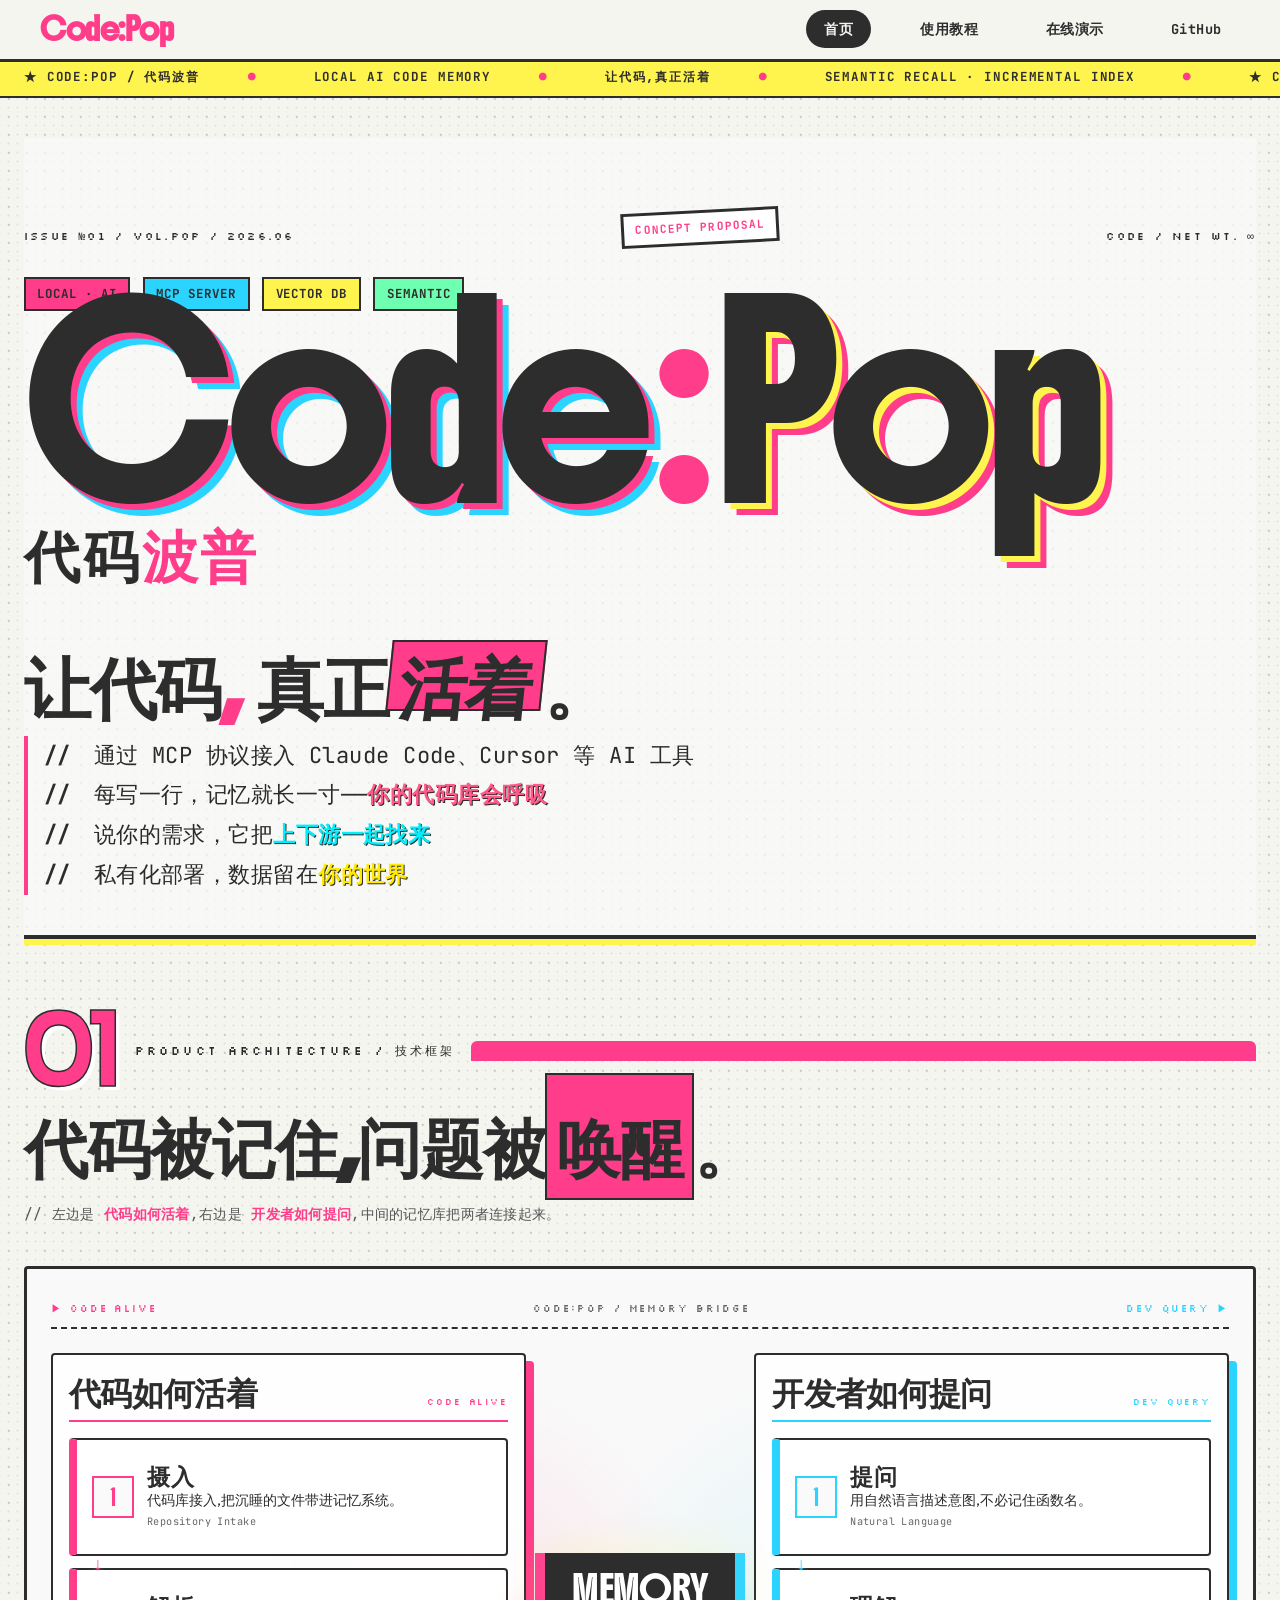
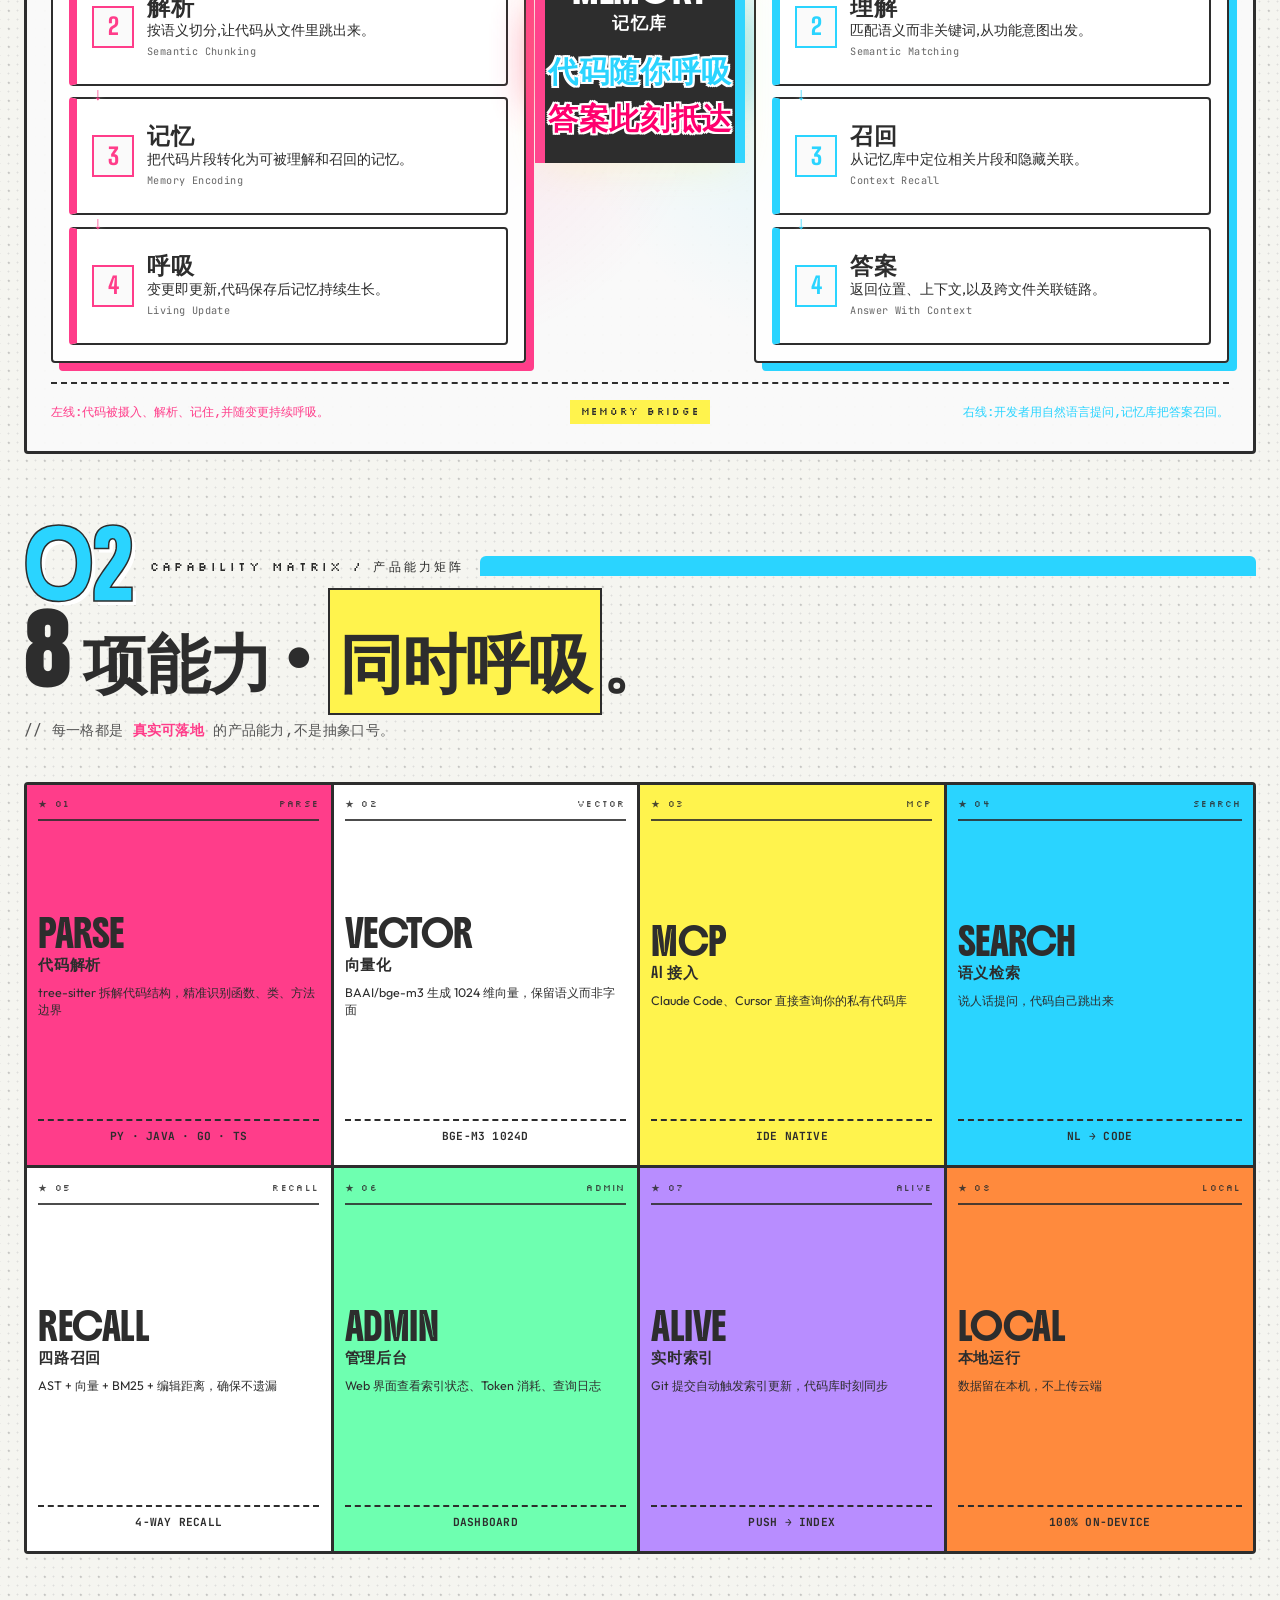
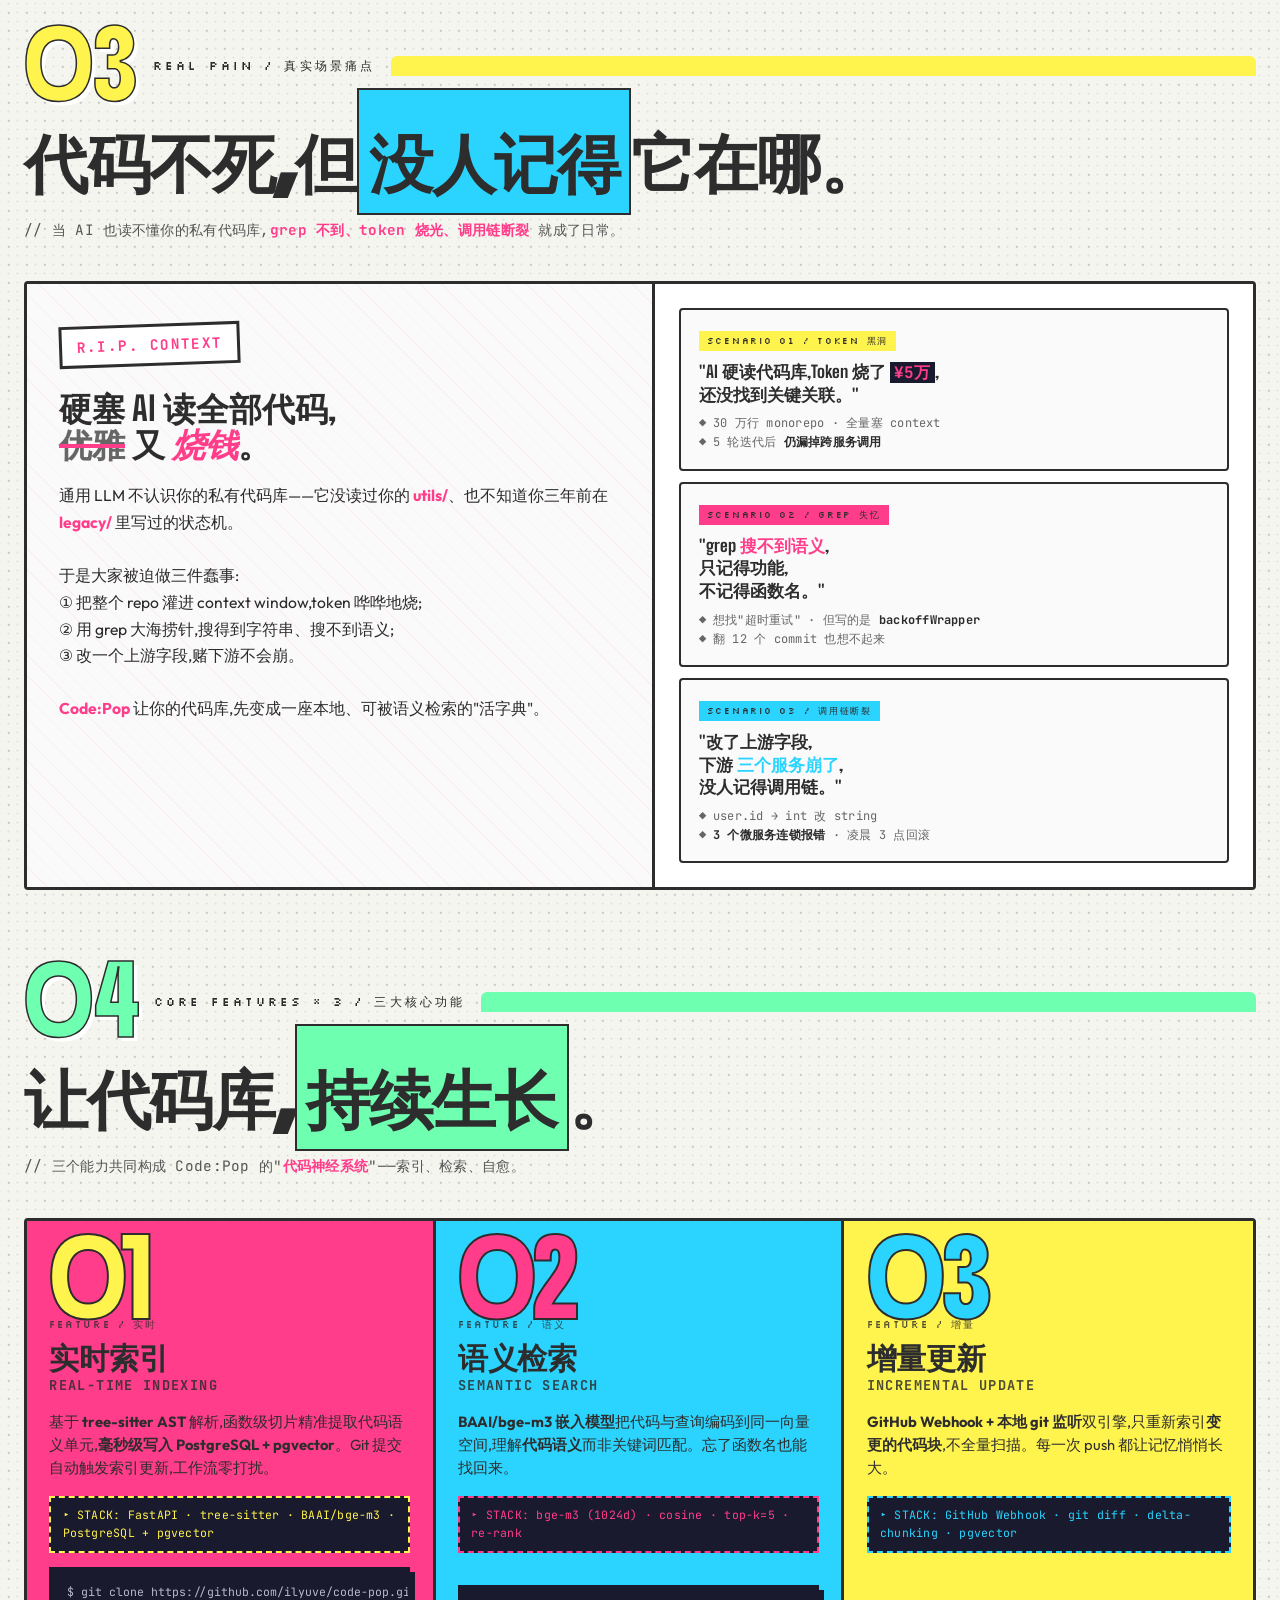
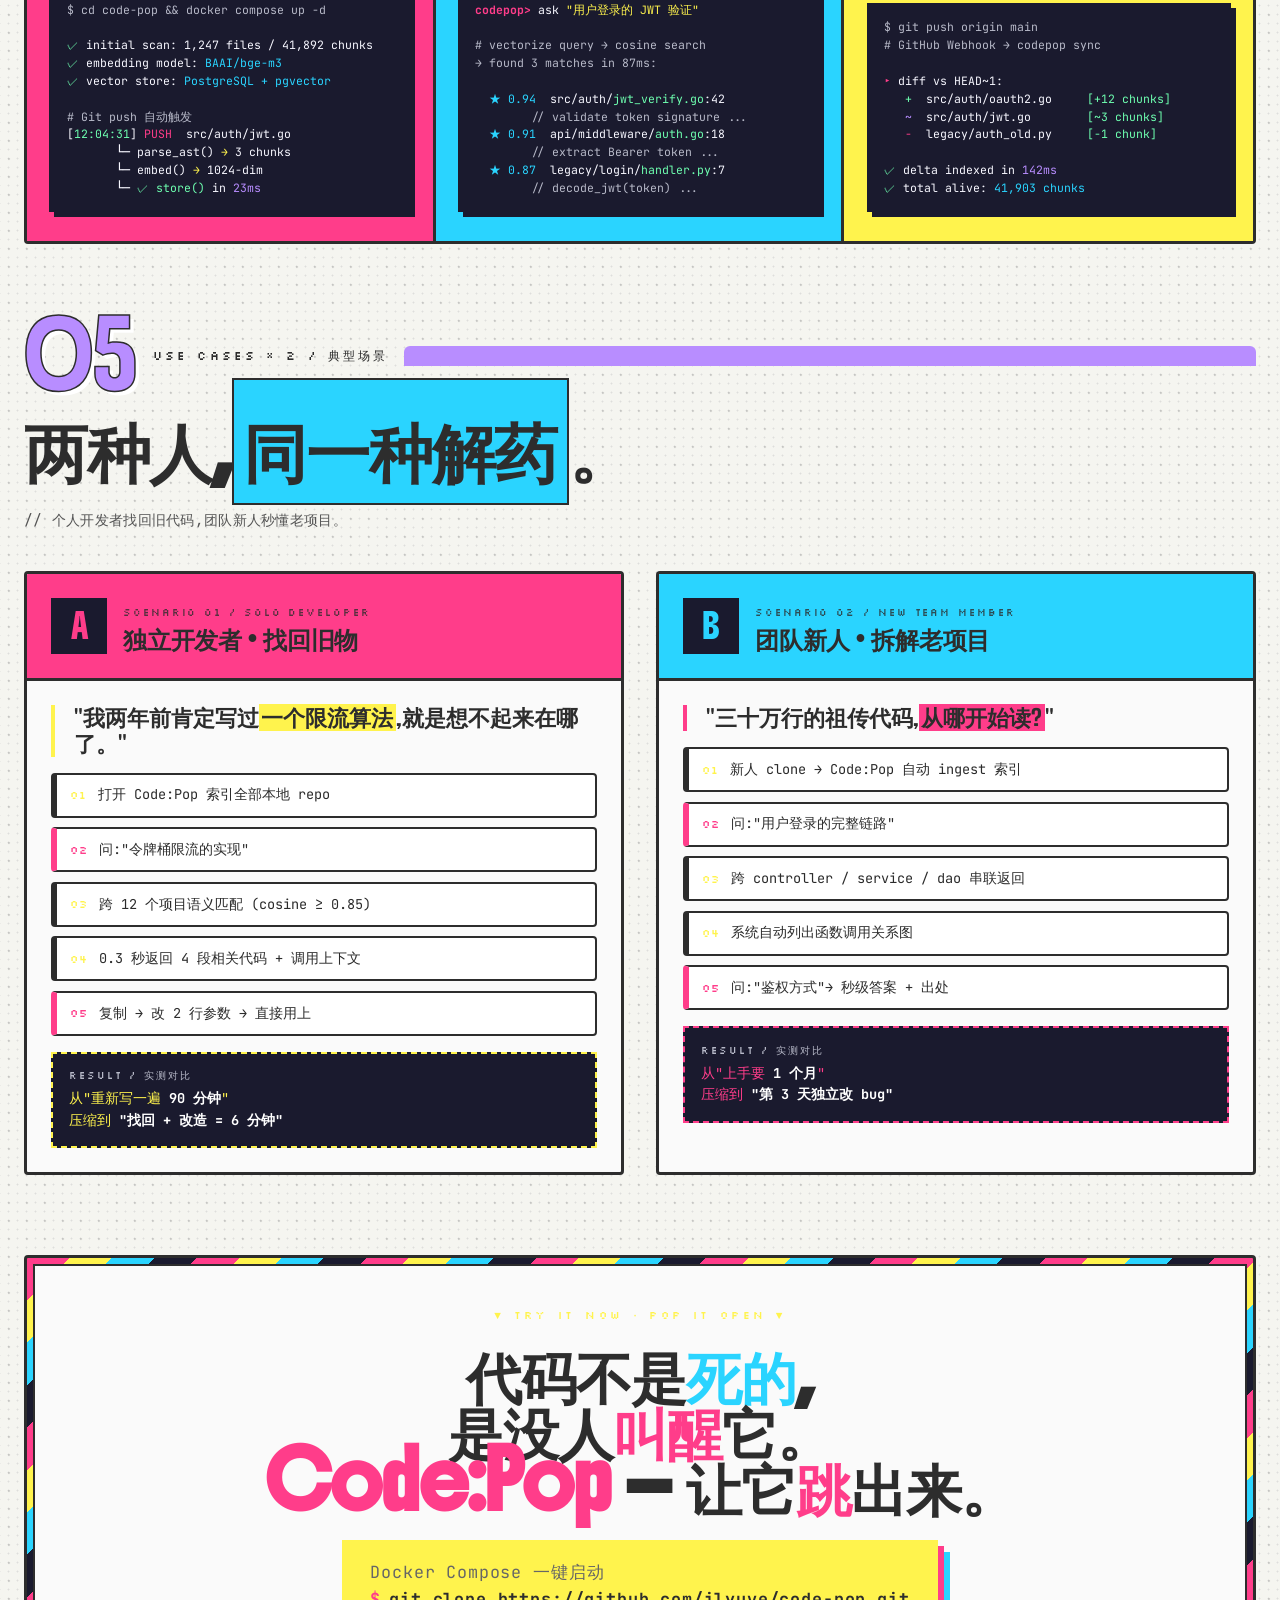
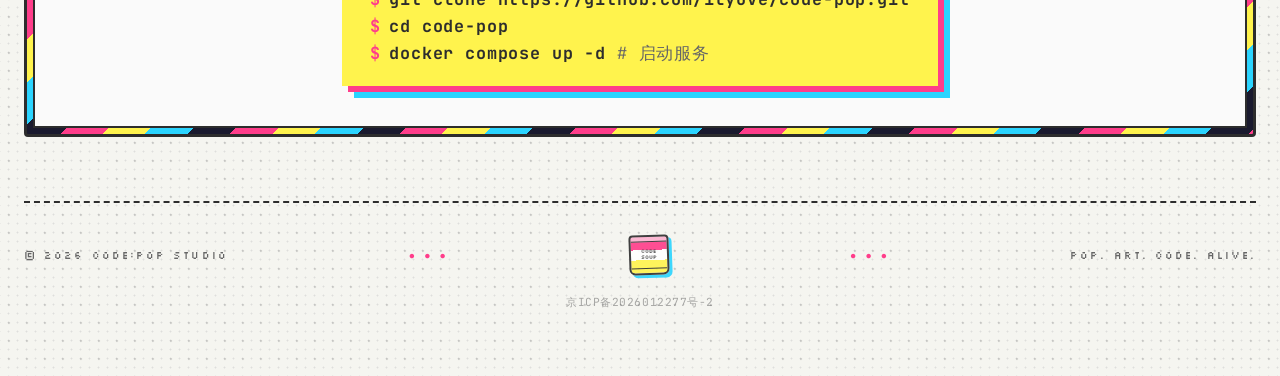
==== commit 98b08a25: "feat: add ICP registration footer line - Add 京ICP备2026012277号-2 to index.html, docs.html and demo.ht" ====
--- a/index.html
+++ b/index.html
@@ -268,6 +268,7 @@
       <span class="dots">● ● ●</span>
       <span>POP. ART. CODE. ALIVE.</span>
     </footer>
+    <div class="icp-line">京ICP备2026012277号-2</div>
   </article>
 </body>
 </html>
--- a/css/main.css
+++ b/css/main.css
@@ -1042,6 +1042,16 @@
   transform: translateY(-1px);
 }
 
+.icp-line {
+  text-align: center;
+  padding: 1.2rem 0 0;
+  font-family: var(--font-mono);
+  font-size: 0.7rem;
+  color: var(--muted);
+  opacity: 0.55;
+  letter-spacing: 0.05em;
+}
+
 /* ====== TOP NAVIGATION ====== */
 .top-nav {
   position: fixed;
@@ -1312,13 +1322,7 @@
 
 .terminal-body .line {
   margin: 0.6rem 0;
-  opacity: 0;
-  animation: fadeIn 0.5s forwards;
-}
-
-.terminal-body .line:nth-child(1) { animation-delay: 0.2s; }
-.terminal-body .line:nth-child(2) { animation-delay: 2.4s; }
-.terminal-body .line:nth-child(3) { animation-delay: 3.4s; }
+}
 
 .terminal-body .prompt {
   color: #27c93f;
@@ -1341,37 +1345,128 @@
   display: inline-block;
   overflow: hidden;
   white-space: nowrap;
-  animation: typing 2s steps(22) forwards;
-  border-right: 2px solid #27c93f;
+  border-right: 2px solid #ff3d8a;
+  animation: typing 2s steps(30) forwards, blink 0.8s step-end infinite;
   vertical-align: bottom;
+  max-width: 100%;
 }
 
 .code-result {
   margin-top: 0.4rem;
   padding: 0.8rem 1rem;
-  background: rgba(0, 0, 0, 0.25);
-  border-radius: 4px;
-  border-left: 3px solid var(--accent);
-}
-
-.code-result p { margin: 0 0 0.4rem; }
+  background: rgba(255, 61, 138, 0.08);
+  border-radius: 0 6px 6px 0;
+  border-left: 3px solid #ff3d8a;
+}
+
+.code-result p {
+  color: #ff3d8a;
+  font-weight: 600;
+  margin: 0 0 0.4rem;
+}
+
 .code-result ul {
   list-style: none;
   margin: 0;
   padding: 0;
 }
+
 .code-result li {
   margin: 0.25rem 0;
-  color: #b8c0ff;
+  color: #e0e0e0;
+  font-size: 0.9rem;
+}
+
+.code-result .score {
+  color: #00d4ff;
+  font-weight: 700;
+  margin-right: 8px;
+}
+
+.code-result .hl {
+  color: #ffd700;
+  font-weight: 600;
+}
+
+.chain-label {
+  color: #27c93f;
+  font-weight: 700;
+  margin-right: 8px;
+}
+
+.chain-flow {
+  display: inline-block;
+  padding: 8px 16px;
+  background: rgba(39, 201, 63, 0.1);
+  border: 1px solid #27c93f;
+  border-radius: 6px;
+  font-family: var(--font-mono);
+  font-size: 0.85rem;
+  color: #27c93f;
+}
+
+.ascii-graph {
+  font-family: var(--font-mono);
+  font-size: 0.8rem;
+  line-height: 1.6;
+  color: #ffd700;
+  white-space: pre;
+  padding: 12px;
+  background: rgba(255, 215, 0, 0.05);
+  border-radius: 6px;
+  margin-top: 8px;
+}
+
+.fade-in {
+  opacity: 0;
+  animation: fadeIn 0.5s ease forwards;
+  animation-delay: 2s;
+}
+
+.fade-in-delay {
+  opacity: 0;
+  animation: fadeIn 0.6s ease forwards;
+  animation-delay: 3s;
+}
+
+.fade-in-delay-2 {
+  opacity: 0;
+  animation: fadeIn 0.6s ease forwards;
+  animation-delay: 4s;
+}
+
+/* 切换面板时动画重新触发 */
+.mcp-panel.active .type-text {
+  animation: typing 2s steps(30) forwards, blink 0.8s step-end infinite;
+}
+
+.mcp-panel.active .fade-in {
+  animation: fadeIn 0.5s ease forwards;
+  animation-delay: 2s;
+}
+
+.mcp-panel.active .fade-in-delay {
+  animation: fadeIn 0.6s ease forwards;
+  animation-delay: 3s;
+}
+
+.mcp-panel.active .fade-in-delay-2 {
+  animation: fadeIn 0.6s ease forwards;
+  animation-delay: 4s;
 }
 
 @keyframes typing {
   from { width: 0; }
-  to { width: 22ch; border-color: transparent; }
+  to { width: 100%; }
+}
+
+@keyframes blink {
+  50% { border-color: transparent; }
 }
 
 @keyframes fadeIn {
-  to { opacity: 1; }
+  from { opacity: 0; transform: translateY(8px); }
+  to { opacity: 1; transform: translateY(0); }
 }
 
 .demo-note {
@@ -1425,6 +1520,109 @@
   font-family: var(--font-mono);
   font-weight: 700;
   font-size: 0.8rem;
+}
+
+.demo-chart {
+  margin-top: 32px;
+  padding: 24px;
+  background: var(--bg3);
+  border: 3px solid var(--ink);
+  border-radius: 10px;
+  box-shadow: 5px 5px 0 var(--accent5);
+}
+
+.demo-chart h4 {
+  font-family: var(--font-headline);
+  font-weight: 700;
+  margin-bottom: 20px;
+  color: var(--ink);
+}
+
+.chart-bars {
+  display: flex;
+  align-items: flex-end;
+  gap: 12px;
+  height: 160px;
+  padding-bottom: 8px;
+}
+
+.bar {
+  flex: 1;
+  background: #ddd;
+  border-radius: 6px 6px 0 0;
+  position: relative;
+  transition: background 0.3s;
+  min-height: 20px;
+}
+
+.bar.active {
+  background: var(--accent);
+}
+
+.bar:hover {
+  background: var(--accent3);
+}
+
+.bar-val {
+  position: absolute;
+  top: -22px;
+  left: 50%;
+  transform: translateX(-50%);
+  font-size: 0.75rem;
+  font-weight: 700;
+  color: var(--ink);
+  font-family: var(--font-mono);
+  white-space: nowrap;
+}
+
+.chart-labels {
+  display: flex;
+  justify-content: space-between;
+  margin-top: 8px;
+  font-size: 0.8rem;
+  color: var(--muted);
+  font-family: var(--font-mono);
+}
+
+.demo-logs {
+  margin-top: 24px;
+}
+
+.demo-logs h4 {
+  font-family: var(--font-headline);
+  font-weight: 700;
+  margin-bottom: 12px;
+  color: var(--ink);
+}
+
+.log-item {
+  display: flex;
+  justify-content: space-between;
+  align-items: center;
+  padding: 12px 16px;
+  background: var(--bg2);
+  border: 2px solid var(--ink);
+  border-radius: 8px;
+  margin-bottom: 8px;
+  font-size: 0.9rem;
+}
+
+.log-query {
+  font-family: var(--font-mono);
+  color: var(--accent);
+  font-weight: 600;
+}
+
+.log-time {
+  color: var(--muted);
+  font-size: 0.8rem;
+  font-family: var(--font-mono);
+}
+
+.log-latency {
+  color: #27c93f;
+  font-weight: 700;
+  font-family: var(--font-mono);
 }
 
 /* ====== FLOW DEMO ====== */
@@ -1442,7 +1640,10 @@
 }
 
 .flow-step {
-  text-align: center;
+  display: flex;
+  flex-direction: column;
+  align-items: center;
+  gap: 12px;
   opacity: 0;
   transform: translateY(20px);
   animation: fadeInUp 0.6s forwards;
@@ -1453,28 +1654,61 @@
 .flow-step:nth-child(5) { animation-delay: 1.2s; }
 .flow-step:nth-child(7) { animation-delay: 1.8s; }
 
-.flow-icon {
-  font-size: 2.4rem;
-  margin-bottom: 0.6rem;
-}
-
-.flow-text {
+.flow-step span {
   font-family: var(--font-mono);
   font-weight: 700;
   font-size: 0.85rem;
-}
+  color: var(--ink);
+}
+
+.pop-icon {
+  width: 64px;
+  height: 64px;
+  position: relative;
+}
+
+.pop-icon svg {
+  width: 100%;
+  height: 100%;
+  filter: drop-shadow(3px 3px 0 #1a1a2e);
+  transition: transform 0.2s;
+}
+
+.pop-icon:hover svg {
+  transform: translate(-2px, -2px);
+  filter: drop-shadow(5px 5px 0 #1a1a2e);
+}
+
+/* 波普圆点背景装饰 */
+.pop-icon::after {
+  content: '';
+  position: absolute;
+  top: -4px;
+  right: -4px;
+  width: 16px;
+  height: 16px;
+  border-radius: 50%;
+  background: #1a1a2e;
+  z-index: -1;
+}
+
+.icon-code::after { background: #ff3d8a; }
+.icon-webhook::after { background: #00d4ff; }
+.icon-search::after { background: #ffd700; }
+.icon-check::after { background: #ff3d8a; }
 
 .flow-arrow {
-  font-size: 1.6rem;
+  font-size: 2rem;
   color: var(--accent);
-  animation: pulseArrow 1.2s infinite;
+  font-weight: 900;
+  animation: arrowPulse 1.5s ease-in-out infinite;
 }
 
 @keyframes fadeInUp {
   to { opacity: 1; transform: translateY(0); }
 }
 
-@keyframes pulseArrow {
+@keyframes arrowPulse {
   0%, 100% { transform: translateX(0); }
   50% { transform: translateX(6px); }
 }
@@ -1539,6 +1773,188 @@
   font-size: 0.8rem;
   color: var(--ink);
   word-break: break-word;
+}
+
+/* ====== MCP CONFIG DEMO ====== */
+.mcp-tool-tabs {
+  display: flex;
+  gap: 12px;
+  margin: 24px 0;
+  padding: 8px;
+  background: #f0f0eb;
+  border-radius: 12px;
+  border: 3px solid var(--ink);
+  box-shadow: 4px 4px 0 var(--accent3);
+}
+
+.mcp-tab {
+  flex: 1;
+  display: flex;
+  align-items: center;
+  justify-content: center;
+  gap: 8px;
+  padding: 14px 20px;
+  border: 2px solid transparent;
+  border-radius: 8px;
+  background: var(--bg3);
+  cursor: pointer;
+  font-family: var(--font-mono);
+  font-weight: 700;
+  font-size: 0.9rem;
+  color: var(--ink);
+  transition: all 0.2s;
+}
+
+.mcp-tab:hover {
+  border-color: var(--accent);
+  box-shadow: 3px 3px 0 var(--accent);
+}
+
+.mcp-tab.active {
+  background: var(--ink);
+  color: var(--bg);
+  border-color: var(--ink);
+}
+
+.tab-icon {
+  font-size: 1.2rem;
+}
+
+.mcp-panel {
+  display: none;
+  animation: fadeIn 0.3s ease;
+}
+
+.mcp-panel.active {
+  display: block;
+}
+
+.mcp-step {
+  display: flex;
+  gap: 20px;
+  margin: 20px 0;
+  padding: 20px;
+  background: var(--bg3);
+  border: 2px solid var(--ink);
+  border-radius: 8px;
+  box-shadow: 4px 4px 0 var(--accent2);
+}
+
+.step-num {
+  width: 36px;
+  height: 36px;
+  display: flex;
+  align-items: center;
+  justify-content: center;
+  background: var(--accent);
+  color: var(--ink);
+  font-family: var(--font-display);
+  font-weight: 900;
+  border-radius: 50%;
+  flex-shrink: 0;
+  border: 2px solid var(--ink);
+}
+
+.step-content h4 {
+  font-family: var(--font-headline);
+  font-weight: 700;
+  font-size: 1.1rem;
+  margin-bottom: 6px;
+  color: var(--ink);
+}
+
+.step-content p {
+  font-family: var(--font-body);
+  color: var(--ink-soft);
+  margin: 0;
+}
+
+.config-block {
+  position: relative;
+  margin-top: 12px;
+}
+
+.config-block pre {
+  background: var(--code-bg);
+  color: #e0e0e0;
+  padding: 20px;
+  border-radius: 8px;
+  overflow-x: auto;
+  font-family: var(--font-mono);
+  font-size: 0.85rem;
+  line-height: 1.6;
+  border: 2px solid var(--ink);
+}
+
+.config-block.simple pre {
+  background: #2a2a4e;
+}
+
+.copy-btn {
+  position: absolute;
+  top: 12px;
+  right: 12px;
+  padding: 6px 14px;
+  background: var(--accent);
+  color: var(--bg3);
+  border: 2px solid var(--ink);
+  border-radius: 6px;
+  font-family: var(--font-mono);
+  font-size: 0.8rem;
+  font-weight: 700;
+  cursor: pointer;
+  transition: all 0.2s;
+}
+
+.copy-btn:hover {
+  background: #e0357a;
+  box-shadow: 3px 3px 0 var(--ink);
+}
+
+.copy-btn.copied {
+  background: #27c93f;
+}
+
+.mcp-tools-preview {
+  margin-top: 32px;
+  padding: 24px;
+  background: var(--bg3);
+  border: 3px solid var(--ink);
+  border-radius: 10px;
+  box-shadow: 5px 5px 0 var(--accent5);
+}
+
+.mcp-tools-preview h4 {
+  font-family: var(--font-headline);
+  font-weight: 700;
+  margin-bottom: 16px;
+  color: var(--accent);
+}
+
+.tools-grid {
+  display: grid;
+  grid-template-columns: repeat(3, 1fr);
+  gap: 16px;
+}
+
+.tool-card {
+  padding: 16px;
+  background: var(--bg2);
+  border: 2px solid var(--ink);
+  border-radius: 8px;
+}
+
+.tool-name {
+  font-family: var(--font-mono);
+  font-weight: 700;
+  color: var(--ink);
+  margin-bottom: 6px;
+}
+
+.tool-desc {
+  font-family: var(--font-body);
+  font-size: 0.85rem;
+  color: var(--muted);
 }
 
 /* ====== RESPONSIVE ====== */
@@ -1601,11 +2017,23 @@
   }
   .recall-grid,
   .dashboard-preview,
-  .recall-results { grid-template-columns: 1fr; }
+  .recall-results,
+  .tools-grid { grid-template-columns: 1fr; }
   .flow-demo { flex-direction: column; gap: 1.25rem; }
   .flow-arrow { transform: rotate(90deg); }
   .doc-section,
   .demo-section { padding: 1.5rem; }
+  .mcp-tool-tabs { flex-direction: column; }
+  .mcp-step { flex-direction: column; gap: 12px; }
+  .demo-chart { padding: 16px; }
+  .chart-bars { height: 120px; gap: 8px; }
+  .bar-val { font-size: 0.65rem; top: -18px; }
+  .chart-labels { font-size: 0.7rem; }
+  .log-item {
+    flex-direction: column;
+    align-items: flex-start;
+    gap: 4px;
+  }
 }
 
 @media (max-width: 600px) {
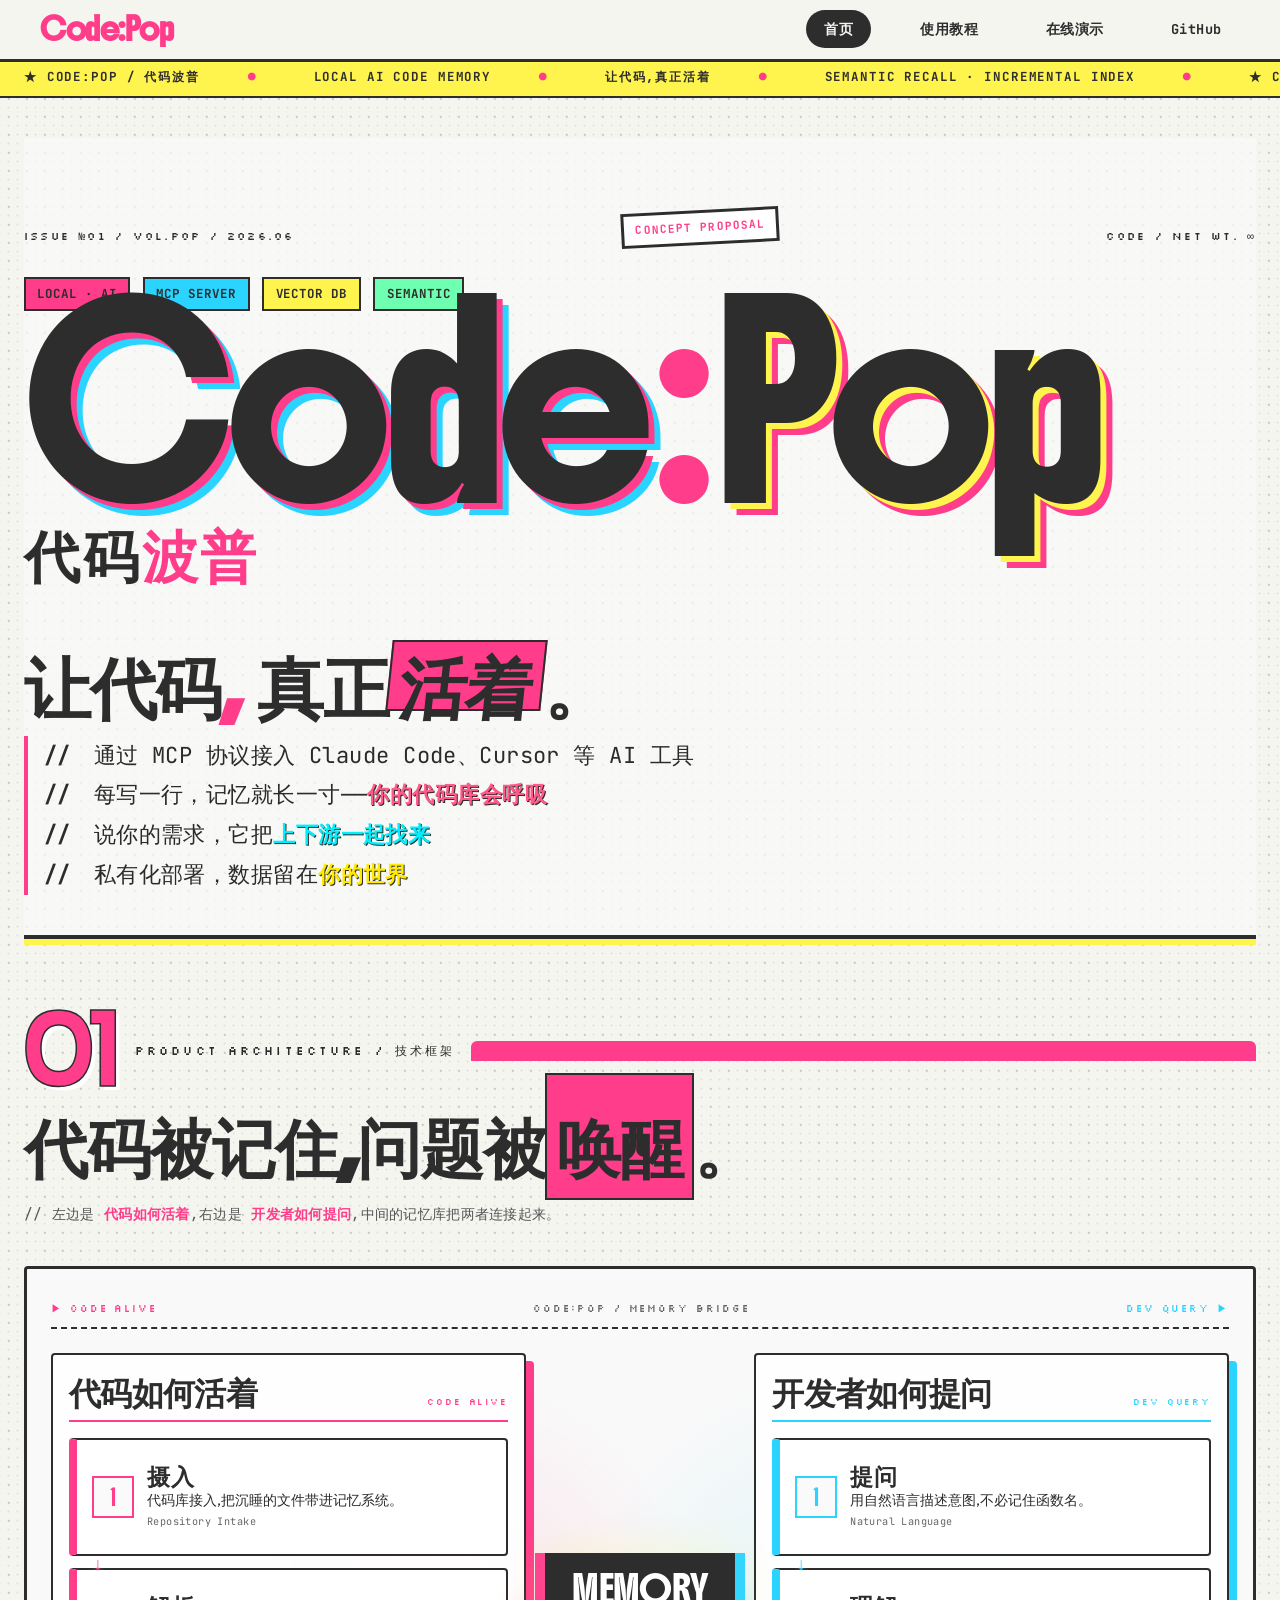
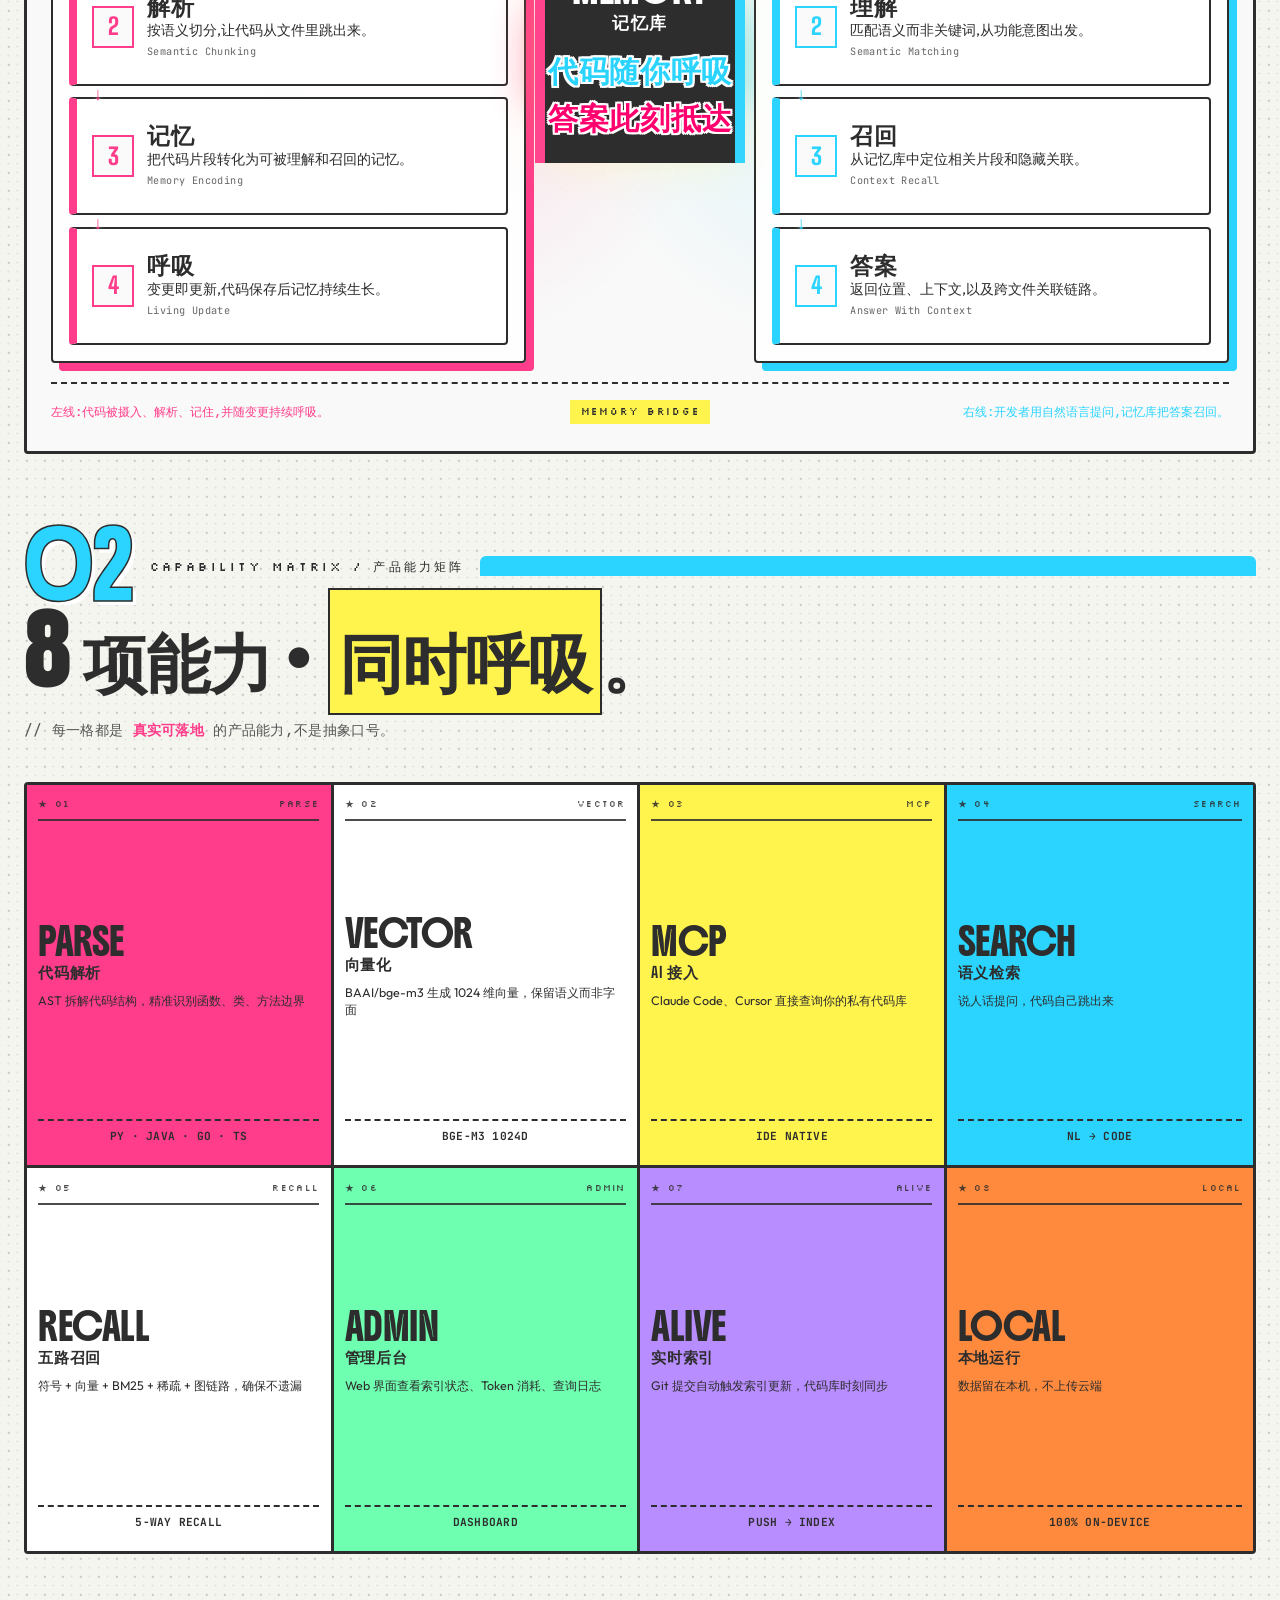
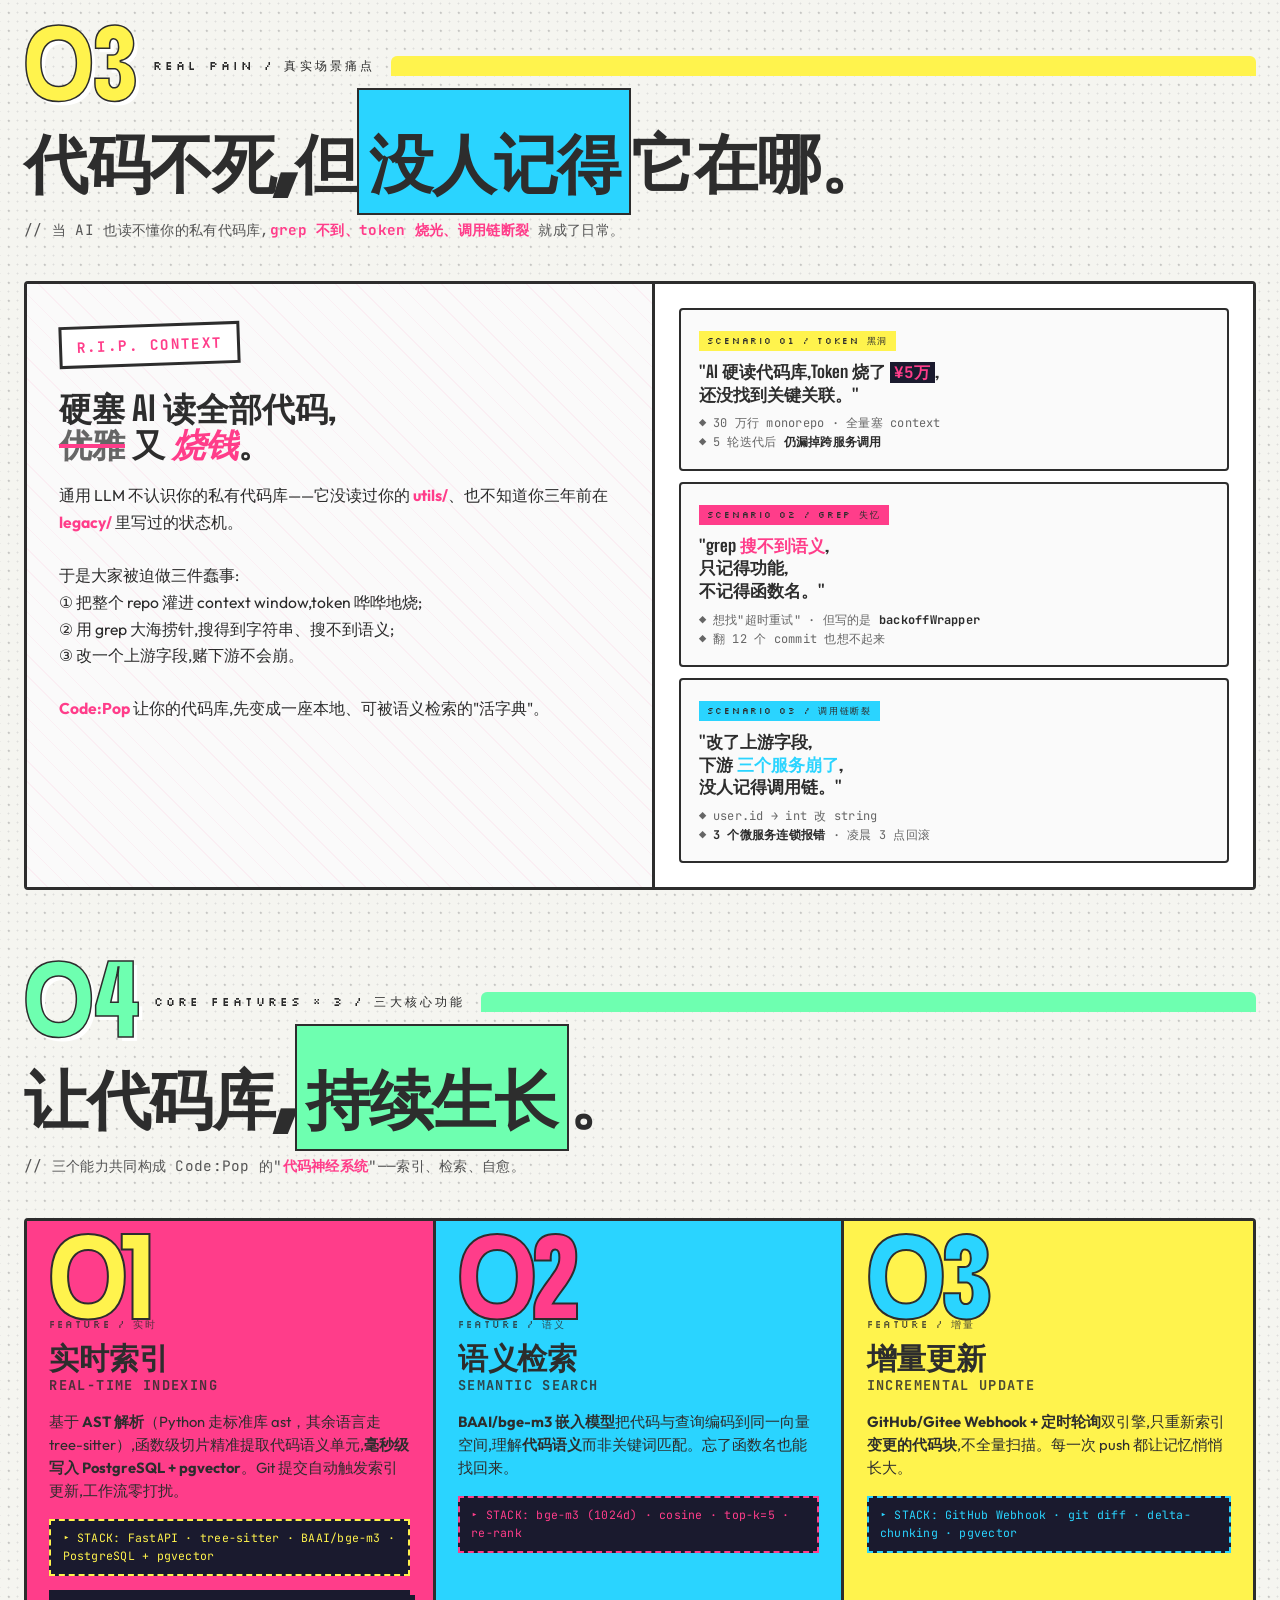
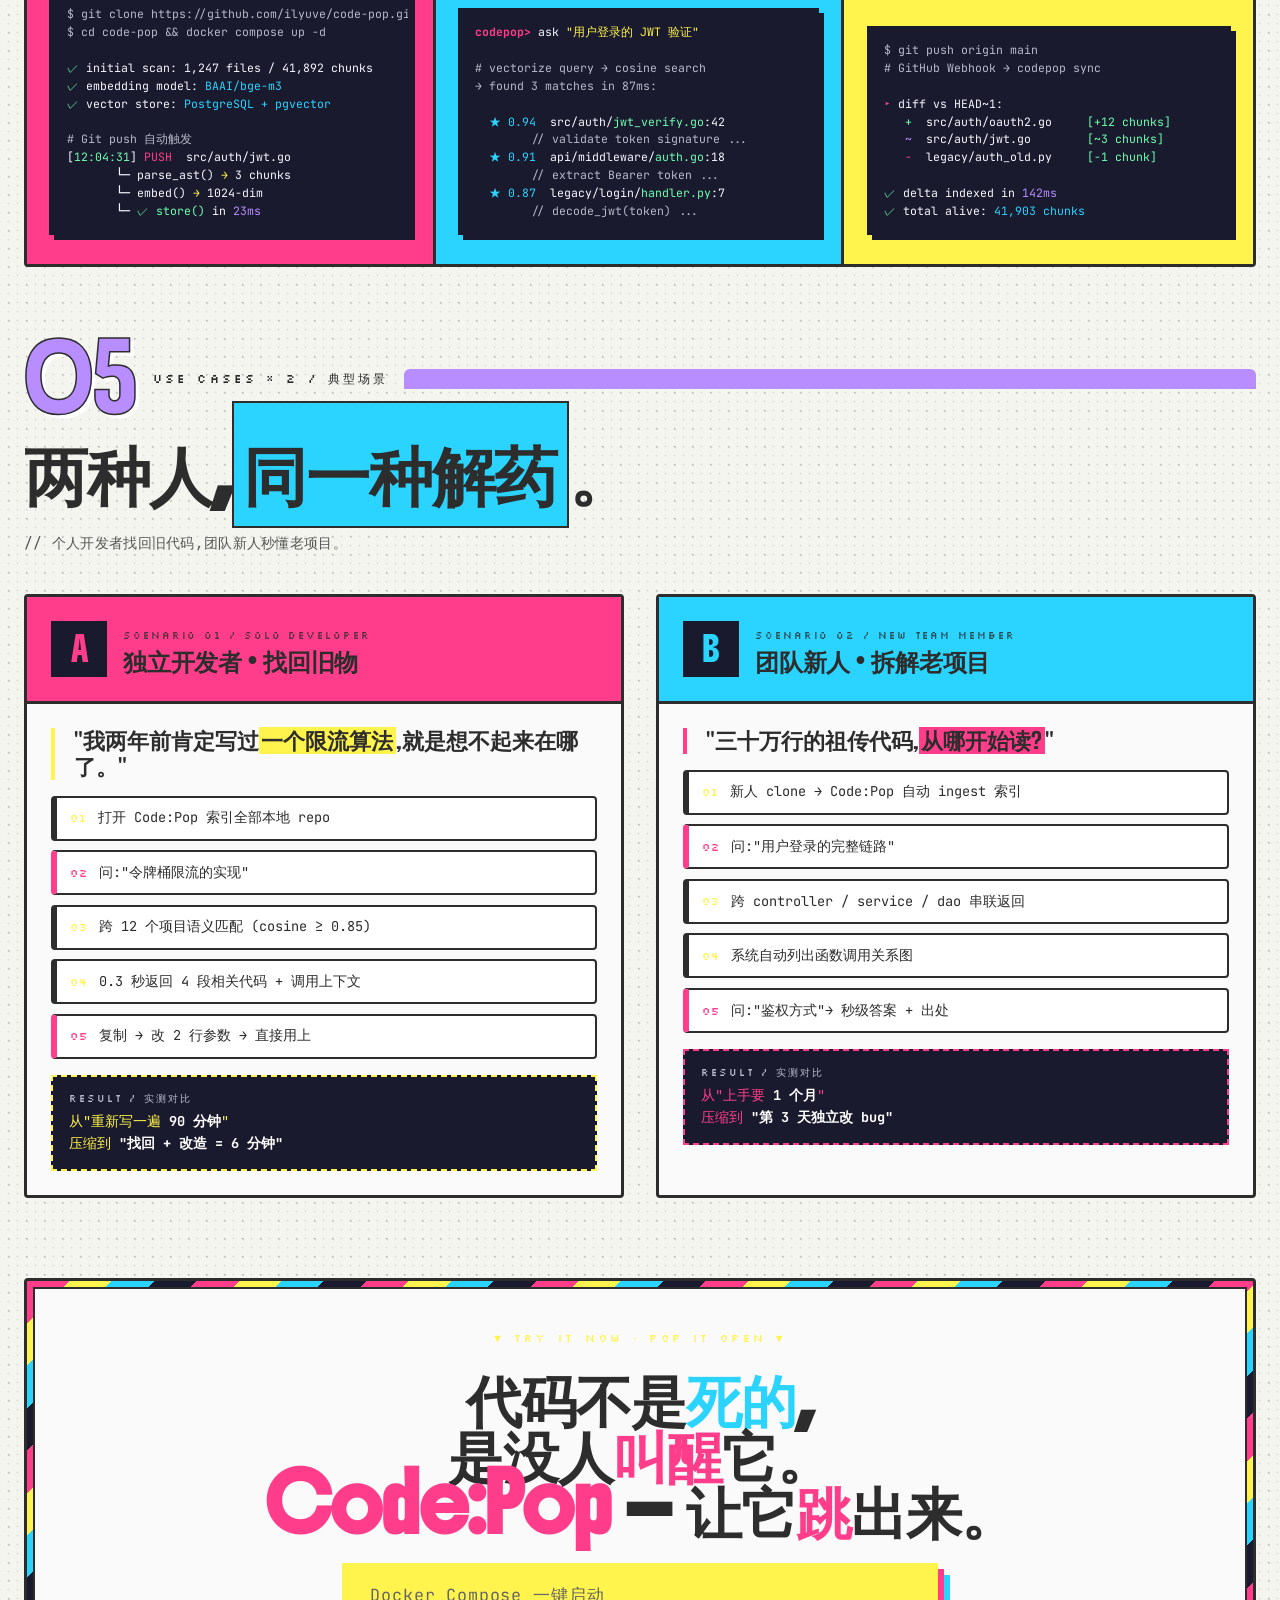
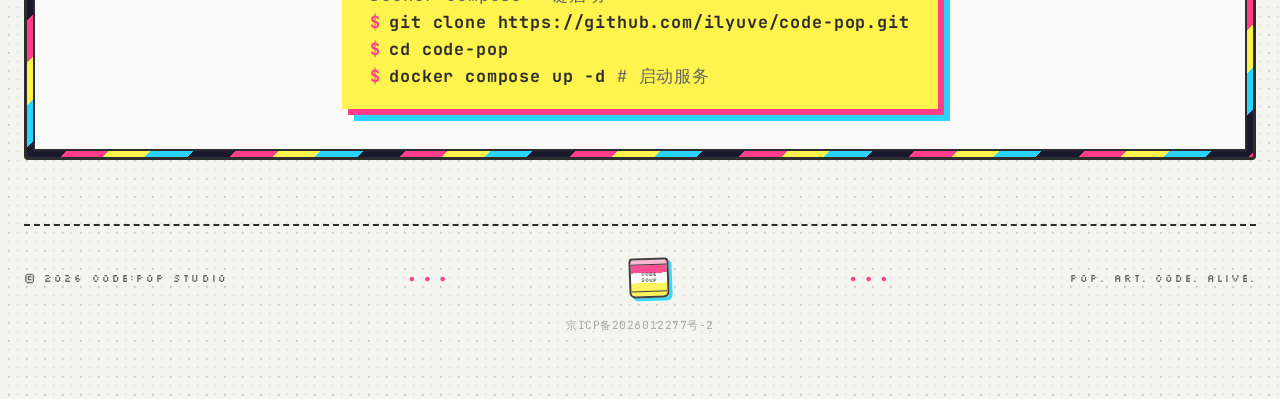
==== commit 81adef5a: "fix(site): 修正官网教程与演示中的事实性错误 - 教程访问端口 3000 → 13000（Docker Compose Web 宿主映射） - Webhook/MCP 端口 8080 → 1" ====
--- a/index.html
+++ b/index.html
@@ -4,10 +4,10 @@
   <meta charset="UTF-8">
   <meta name="viewport" content="width=device-width, initial-scale=1.0">
   <title>Code:Pop — 让代码,真正活着</title>
-  <meta name="description" content="Code:Pop 代码波普 — 本地 AI 代码记忆系统。通过 MCP 协议让 Claude Code、Cursor 直接查询你的代码库，支持四路召回、管理后台、GitHub Webhook 自动索引。">
+  <meta name="description" content="Code:Pop 代码波普 — 本地 AI 代码记忆系统。通过 MCP 协议让 Claude Code、Cursor 直接查询你的代码库，支持多路召回、管理后台、GitHub Webhook 自动索引。">
   <meta name="theme-color" content="#F5F5F0">
   <meta property="og:title" content="Code:Pop — 让代码,真正活着">
-  <meta property="og:description" content="本地 AI 代码记忆系统 · MCP 接入 · 四路召回 · 管理后台 · GitHub Webhook 自动索引">
+  <meta property="og:description" content="本地 AI 代码记忆系统 · MCP 接入 · 多路召回 · 管理后台 · GitHub Webhook 自动索引">
   <meta property="og:type" content="website">
   <link rel="icon" type="image/svg+xml" href="data:image/svg+xml,%3Csvg xmlns='http://www.w3.org/2000/svg' viewBox='0 0 32 32'%3E%3Crect width='32' height='32' rx='4' fill='%23ff3d8a'/%3E%3C/svg%3E">
   <link rel="stylesheet" href="css/fonts.css">
@@ -118,11 +118,11 @@
     <h2 class="section-title">8 项能力 · <span class="hi b">同时呼吸</span>。</h2>
     <p class="section-sub">// 每一格都是 <span class="k">真实可落地</span> 的产品能力,不是抽象口号。</p>
     <section class="can-grid">
-      <div class="can v1"><div class="can-band-top"><span>★ 01</span><span>PARSE</span></div><div class="can-body"><div class="can-title">PARSE</div><div class="can-cn">代码解析</div><div class="can-desc">tree-sitter 拆解代码结构，精准识别函数、类、方法边界</div></div><div class="can-band-bot">PY · JAVA · GO · TS</div></div>
+      <div class="can v1"><div class="can-band-top"><span>★ 01</span><span>PARSE</span></div><div class="can-body"><div class="can-title">PARSE</div><div class="can-cn">代码解析</div><div class="can-desc">AST 拆解代码结构，精准识别函数、类、方法边界</div></div><div class="can-band-bot">PY · JAVA · GO · TS</div></div>
       <div class="can v2"><div class="can-band-top"><span>★ 02</span><span>VECTOR</span></div><div class="can-body"><div class="can-title">VECTOR</div><div class="can-cn">向量化</div><div class="can-desc">BAAI/bge-m3 生成 1024 维向量，保留语义而非字面</div></div><div class="can-band-bot">BGE-M3 1024D</div></div>
       <div class="can v3"><div class="can-band-top"><span>★ 03</span><span>MCP</span></div><div class="can-body"><div class="can-title">MCP</div><div class="can-cn">AI 接入</div><div class="can-desc">Claude Code、Cursor 直接查询你的私有代码库</div></div><div class="can-band-bot">IDE NATIVE</div></div>
       <div class="can v4"><div class="can-band-top"><span>★ 04</span><span>SEARCH</span></div><div class="can-body"><div class="can-title">SEARCH</div><div class="can-cn">语义检索</div><div class="can-desc">说人话提问，代码自己跳出来</div></div><div class="can-band-bot">NL → CODE</div></div>
-      <div class="can v5"><div class="can-band-top"><span>★ 05</span><span>RECALL</span></div><div class="can-body"><div class="can-title">RECALL</div><div class="can-cn">四路召回</div><div class="can-desc">AST + 向量 + BM25 + 编辑距离，确保不遗漏</div></div><div class="can-band-bot">4-WAY RECALL</div></div>
+      <div class="can v5"><div class="can-band-top"><span>★ 05</span><span>RECALL</span></div><div class="can-body"><div class="can-title">RECALL</div><div class="can-cn">五路召回</div><div class="can-desc">符号 + 向量 + BM25 + 稀疏 + 图链路，确保不遗漏</div></div><div class="can-band-bot">5-WAY RECALL</div></div>
       <div class="can v6"><div class="can-band-top"><span>★ 06</span><span>ADMIN</span></div><div class="can-body"><div class="can-title">ADMIN</div><div class="can-cn">管理后台</div><div class="can-desc">Web 界面查看索引状态、Token 消耗、查询日志</div></div><div class="can-band-bot">DASHBOARD</div></div>
       <div class="can v7"><div class="can-band-top"><span>★ 07</span><span>ALIVE</span></div><div class="can-body"><div class="can-title">ALIVE</div><div class="can-cn">实时索引</div><div class="can-desc">Git 提交自动触发索引更新，代码库时刻同步</div></div><div class="can-band-bot">PUSH → INDEX</div></div>
       <div class="can v8"><div class="can-band-top"><span>★ 08</span><span>LOCAL</span></div><div class="can-body"><div class="can-title">LOCAL</div><div class="can-cn">本地运行</div><div class="can-desc">数据留在本机，不上传云端</div></div><div class="can-band-bot">100% ON-DEVICE</div></div>
@@ -163,7 +163,7 @@
         <div class="feat-tag">FEATURE / 实时</div>
         <h3 class="feat-title">实时索引</h3>
         <div class="feat-title-en">REAL-TIME INDEXING</div>
-        <p class="feat-desc">基于 <strong>tree-sitter AST</strong> 解析,函数级切片精准提取代码语义单元,<strong>毫秒级写入 PostgreSQL + pgvector</strong>。Git 提交自动触发索引更新,工作流零打扰。</p>
+        <p class="feat-desc">基于 <strong>AST 解析</strong>（Python 走标准库 ast，其余语言走 tree-sitter）,函数级切片精准提取代码语义单元,<strong>毫秒级写入 PostgreSQL + pgvector</strong>。Git 提交自动触发索引更新,工作流零打扰。</p>
         <div class="feat-stack">▸ STACK: FastAPI · tree-sitter · BAAI/bge-m3 · PostgreSQL + pgvector</div>
         <pre class="feat-snippet"><span class="cm">$ git clone https://github.com/ilyuve/code-pop.git</span>
 <span class="cm">$ cd code-pop && docker compose up -d</span>
@@ -202,7 +202,7 @@
         <div class="feat-tag">FEATURE / 增量</div>
         <h3 class="feat-title">增量更新</h3>
         <div class="feat-title-en">INCREMENTAL UPDATE</div>
-        <p class="feat-desc"><strong>GitHub Webhook + 本地 git 监听</strong>双引擎,只重新索引<strong>变更的代码块</strong>,不全量扫描。每一次 push 都让记忆悄悄长大。</p>
+        <p class="feat-desc"><strong>GitHub/Gitee Webhook + 定时轮询</strong>双引擎,只重新索引<strong>变更的代码块</strong>,不全量扫描。每一次 push 都让记忆悄悄长大。</p>
         <div class="feat-stack">▸ STACK: GitHub Webhook · git diff · delta-chunking · pgvector</div>
         <pre class="feat-snippet"><span class="cm">$ git push origin main</span>
 <span class="cm"># GitHub Webhook → codepop sync</span>
--- a/css/main.css
+++ b/css/main.css
@@ -1248,7 +1248,7 @@
 /* ====== RECALL GRID (DOCS) ====== */
 .recall-grid {
   display: grid;
-  grid-template-columns: repeat(2, 1fr);
+  grid-template-columns: repeat(3, 1fr);
   gap: 1rem;
   margin-top: 1rem;
 }
@@ -1264,6 +1264,7 @@
 .recall-item:nth-child(2) { border-left-color: var(--accent2); }
 .recall-item:nth-child(3) { border-left-color: var(--accent3); }
 .recall-item:nth-child(4) { border-left-color: var(--accent5); }
+.recall-item:nth-child(5) { border-left-color: var(--accent6); }
 
 .recall-item h4 {
   font-family: var(--font-headline);
@@ -1280,23 +1281,23 @@
 
 /* ====== TERMINAL DEMO ====== */
 .terminal-demo {
-  background: var(--code-bg);
+  background: var(--bg2);
   border-radius: 8px;
   overflow: hidden;
   margin: 1.5rem 0;
   border: 3px solid var(--ink);
-  box-shadow: 6px 6px 0 var(--accent);
+  box-shadow: 6px 6px 0 var(--accent2);
 }
 
 .terminal-header {
-  background: #2a2a4e;
+  background: var(--bg3);
   padding: 10px 16px;
   display: flex;
   align-items: center;
   gap: 8px;
   font-family: var(--font-mono);
   font-size: 0.8rem;
-  color: #888;
+  color: var(--muted);
   border-bottom: 2px solid var(--ink);
 }
 
@@ -1316,7 +1317,7 @@
   font-family: var(--font-mono);
   font-size: 0.88rem;
   line-height: 1.8;
-  color: #e0e0e0;
+  color: var(--ink);
   min-height: 180px;
 }
 
@@ -1325,12 +1326,12 @@
 }
 
 .terminal-body .prompt {
-  color: #27c93f;
+  color: #1a7a2e;
   margin-right: 8px;
 }
 
 .terminal-body .ai-label {
-  color: #00d4ff;
+  color: #007a99;
   margin-right: 8px;
   font-weight: 700;
 }
@@ -1345,7 +1346,7 @@
   display: inline-block;
   overflow: hidden;
   white-space: nowrap;
-  border-right: 2px solid #ff3d8a;
+  border-right: 2px solid var(--accent);
   animation: typing 2s steps(30) forwards, blink 0.8s step-end infinite;
   vertical-align: bottom;
   max-width: 100%;
@@ -1356,11 +1357,11 @@
   padding: 0.8rem 1rem;
   background: rgba(255, 61, 138, 0.08);
   border-radius: 0 6px 6px 0;
-  border-left: 3px solid #ff3d8a;
+  border-left: 3px solid var(--accent);
 }
 
 .code-result p {
-  color: #ff3d8a;
+  color: var(--accent);
   font-weight: 600;
   margin: 0 0 0.4rem;
 }
@@ -1373,23 +1374,23 @@
 
 .code-result li {
   margin: 0.25rem 0;
-  color: #e0e0e0;
+  color: var(--ink-soft);
   font-size: 0.9rem;
 }
 
 .code-result .score {
-  color: #00d4ff;
+  color: #007a99;
   font-weight: 700;
   margin-right: 8px;
 }
 
 .code-result .hl {
-  color: #ffd700;
+  color: #b8860b;
   font-weight: 600;
 }
 
 .chain-label {
-  color: #27c93f;
+  color: #1a7a2e;
   font-weight: 700;
   margin-right: 8px;
 }
@@ -1398,21 +1399,21 @@
   display: inline-block;
   padding: 8px 16px;
   background: rgba(39, 201, 63, 0.1);
-  border: 1px solid #27c93f;
+  border: 1px solid #1a7a2e;
   border-radius: 6px;
   font-family: var(--font-mono);
   font-size: 0.85rem;
-  color: #27c93f;
+  color: #1a7a2e;
 }
 
 .ascii-graph {
   font-family: var(--font-mono);
   font-size: 0.8rem;
   line-height: 1.6;
-  color: #ffd700;
+  color: var(--ink-soft);
   white-space: pre;
   padding: 12px;
-  background: rgba(255, 215, 0, 0.05);
+  background: rgba(255, 215, 0, 0.1);
   border-radius: 6px;
   margin-top: 8px;
 }
@@ -1737,7 +1738,7 @@
 
 .recall-results {
   display: grid;
-  grid-template-columns: repeat(2, 1fr);
+  grid-template-columns: repeat(3, 1fr);
   gap: 1rem;
 }
 
@@ -1752,6 +1753,7 @@
 .recall-way:nth-child(2) { box-shadow: 4px 4px 0 var(--accent2); }
 .recall-way:nth-child(3) { box-shadow: 4px 4px 0 var(--accent5); }
 .recall-way:nth-child(4) { box-shadow: 4px 4px 0 var(--accent6); }
+.recall-way:nth-child(5) { box-shadow: 4px 4px 0 var(--accent); }
 
 .recall-way h4 {
   color: var(--accent);
@@ -1811,9 +1813,10 @@
 }
 
 .mcp-tab.active {
-  background: var(--ink);
-  color: var(--bg);
+  background: var(--accent3);
+  color: var(--ink);
   border-color: var(--ink);
+  box-shadow: 3px 3px 0 var(--ink);
 }
 
 .tab-icon {
@@ -1875,8 +1878,8 @@
 }
 
 .config-block pre {
-  background: var(--code-bg);
-  color: #e0e0e0;
+  background: var(--bg2);
+  color: var(--ink);
   padding: 20px;
   border-radius: 8px;
   overflow-x: auto;
@@ -1887,7 +1890,15 @@
 }
 
 .config-block.simple pre {
-  background: #2a2a4e;
+  background: var(--bg2);
+  color: var(--ink);
+}
+
+.config-block pre code {
+  background: transparent;
+  color: inherit;
+  padding: 0;
+  border-radius: 0;
 }
 
 .copy-btn {
@@ -1933,7 +1944,7 @@
 
 .tools-grid {
   display: grid;
-  grid-template-columns: repeat(3, 1fr);
+  grid-template-columns: repeat(4, 1fr);
   gap: 16px;
 }
 
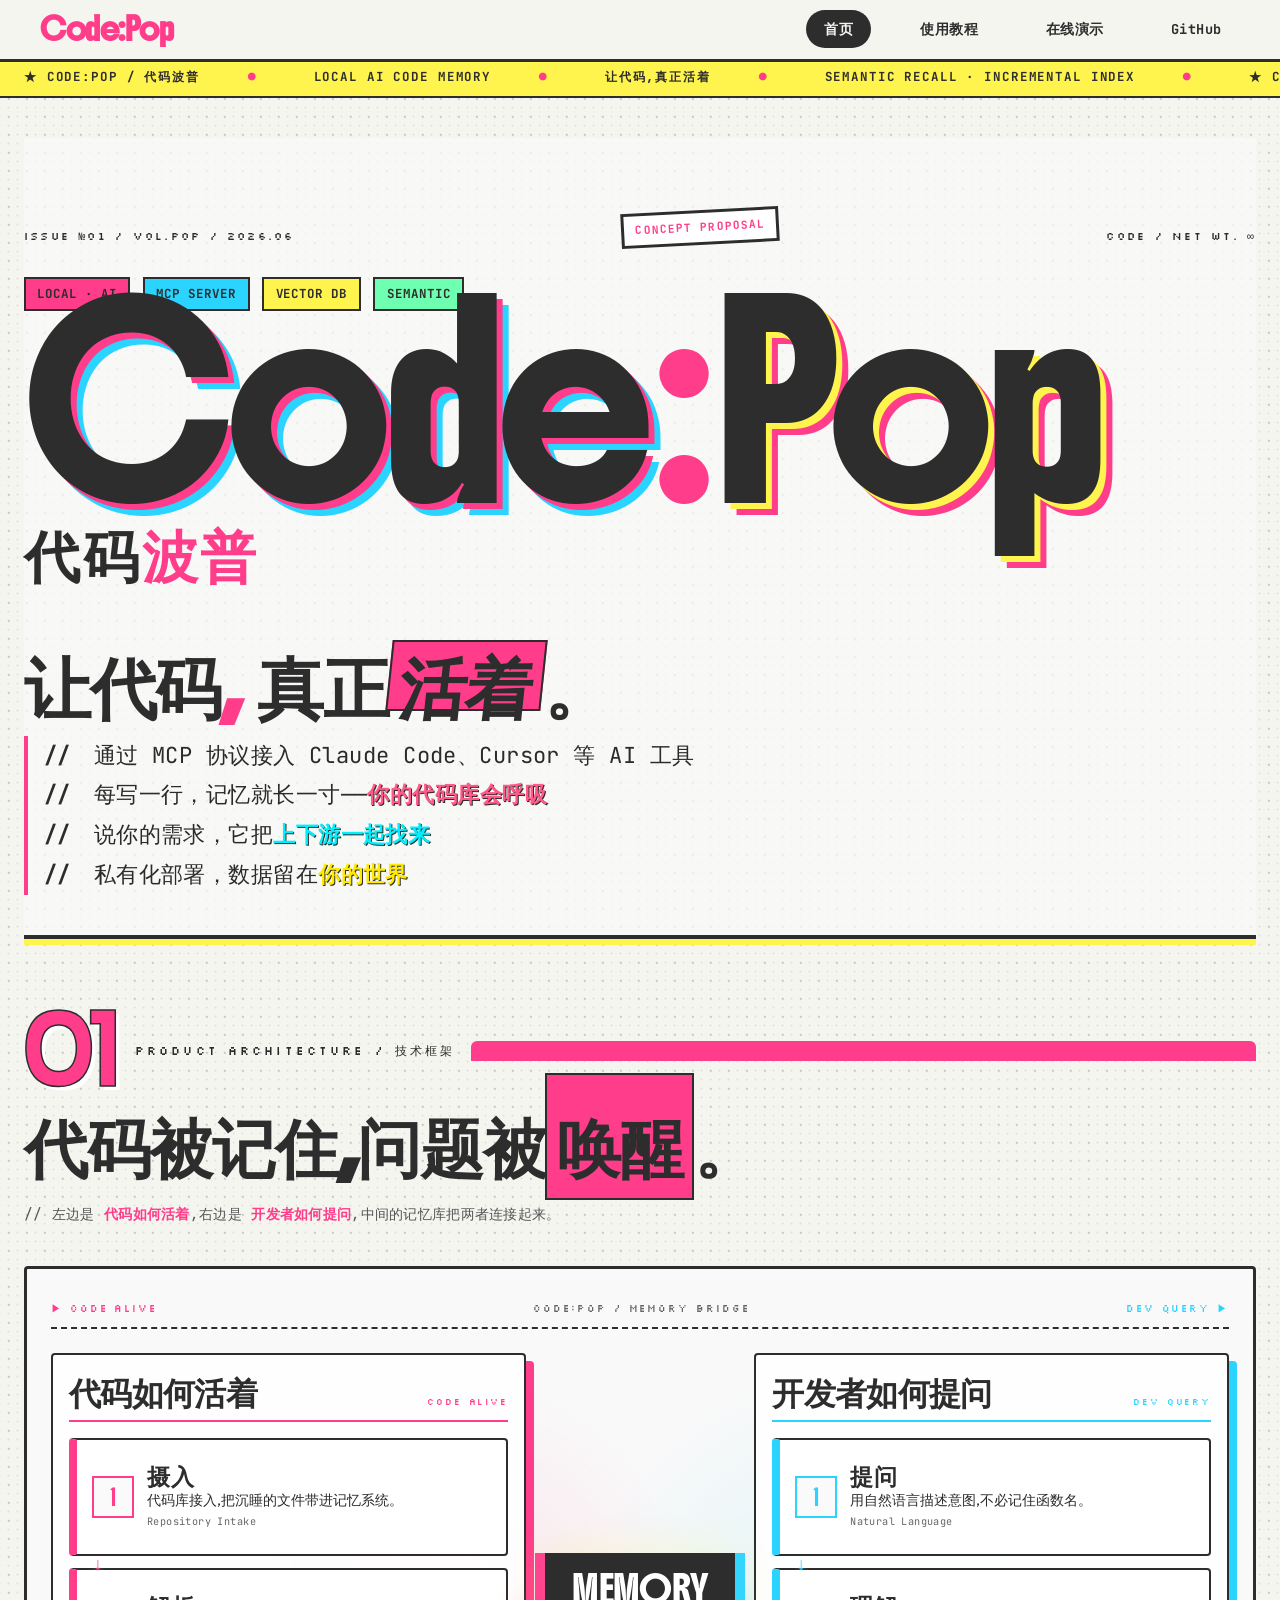
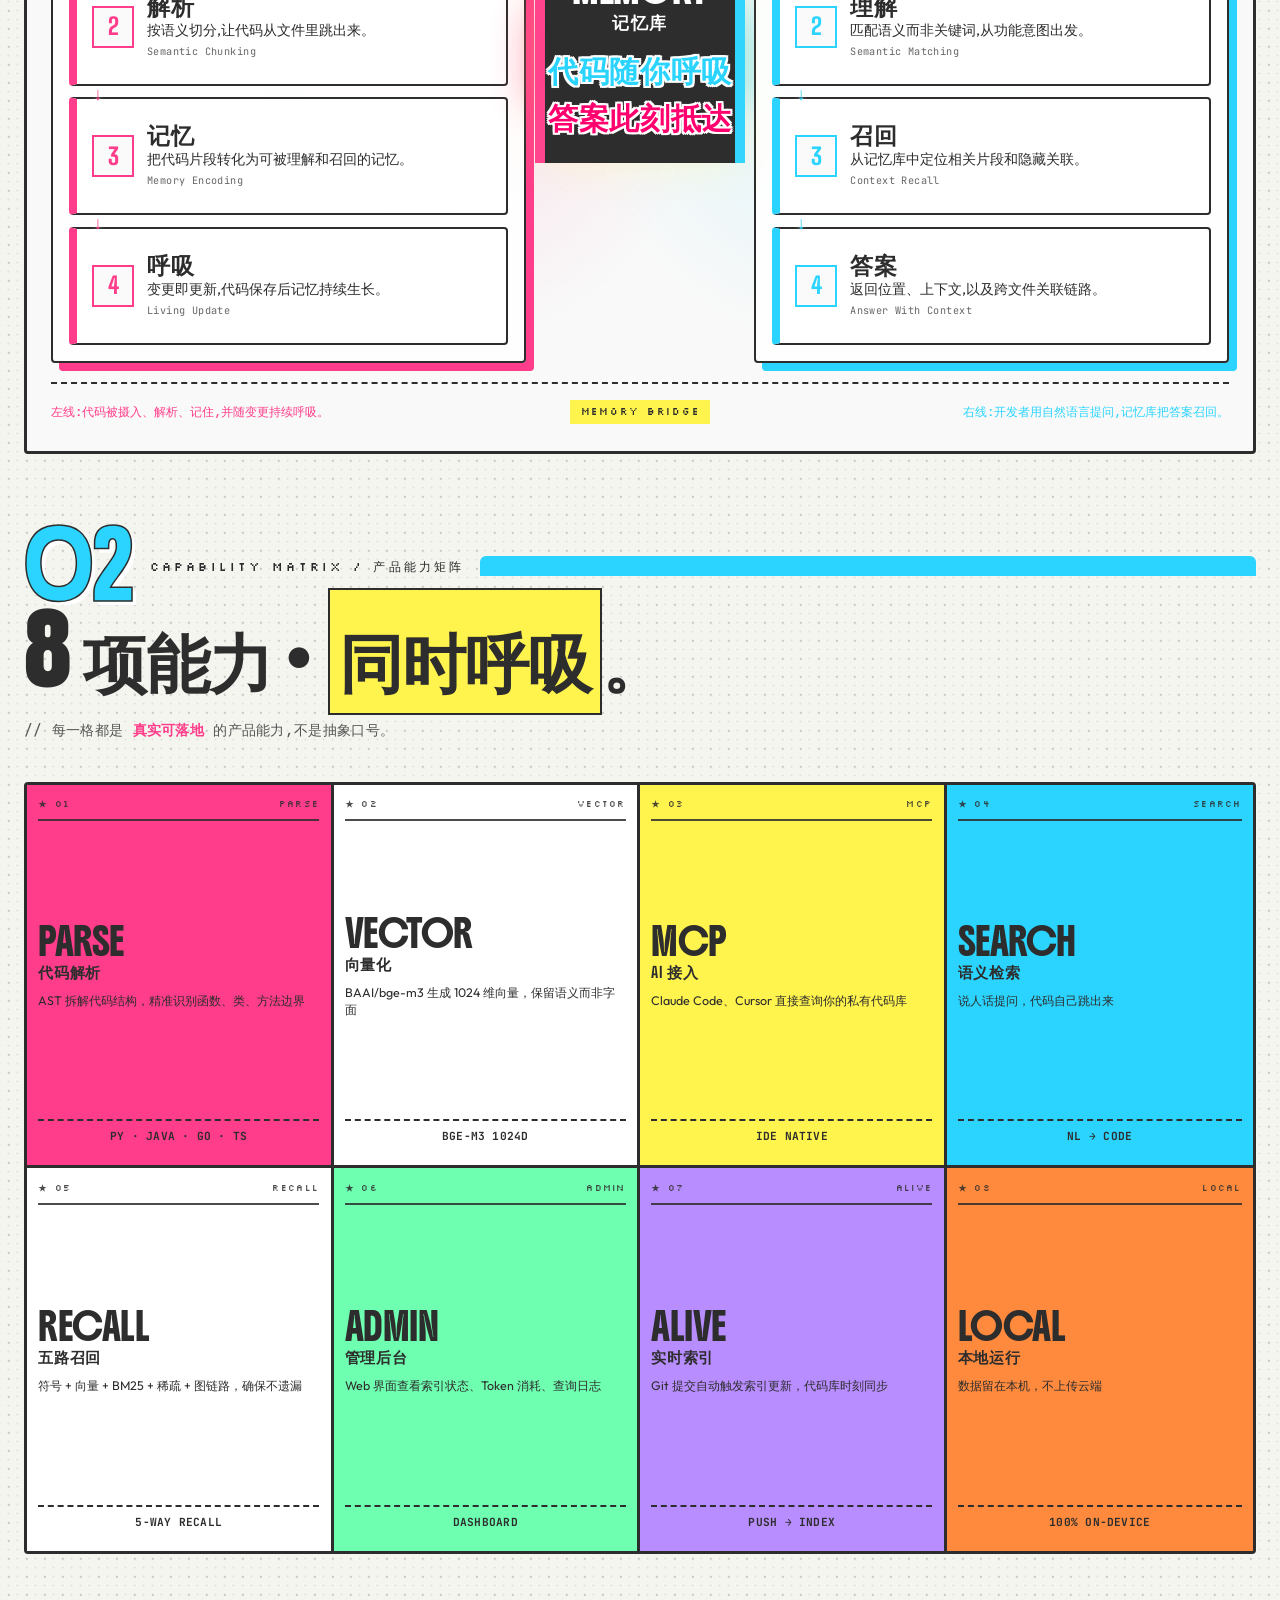
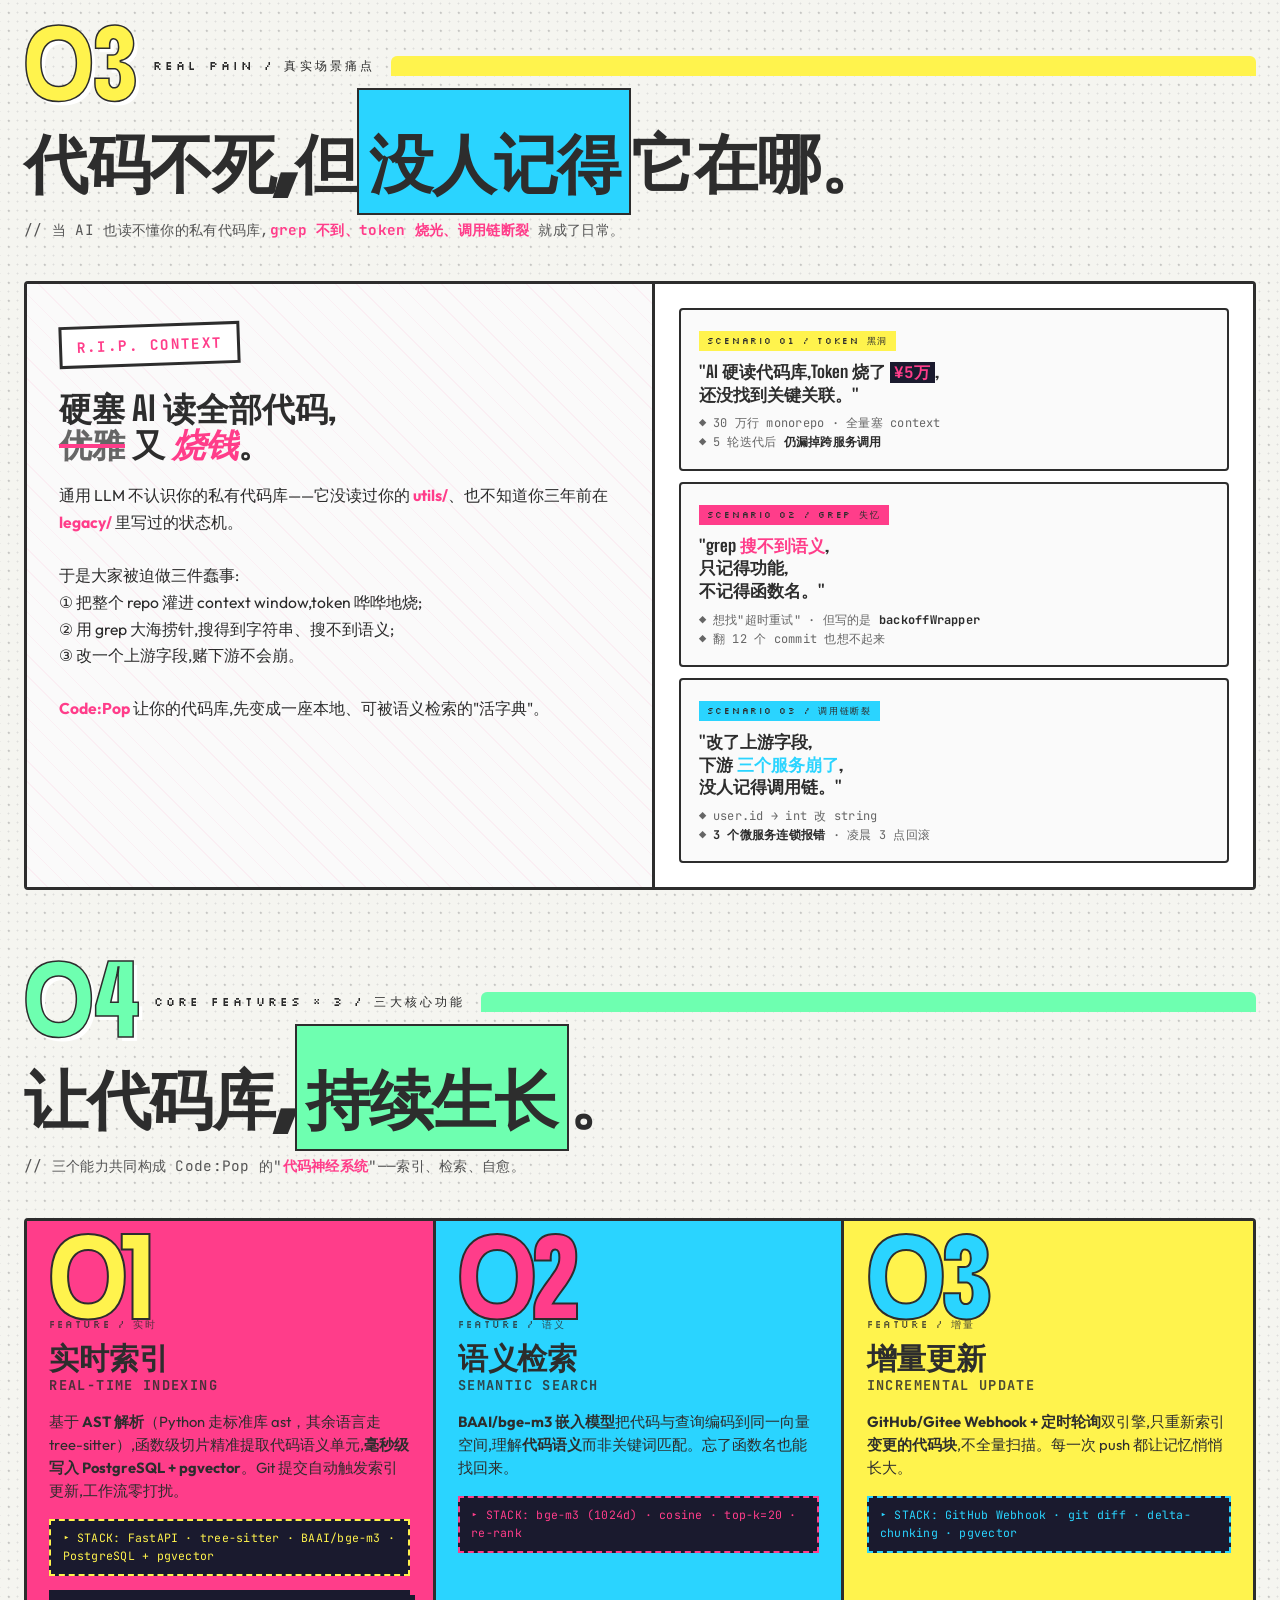
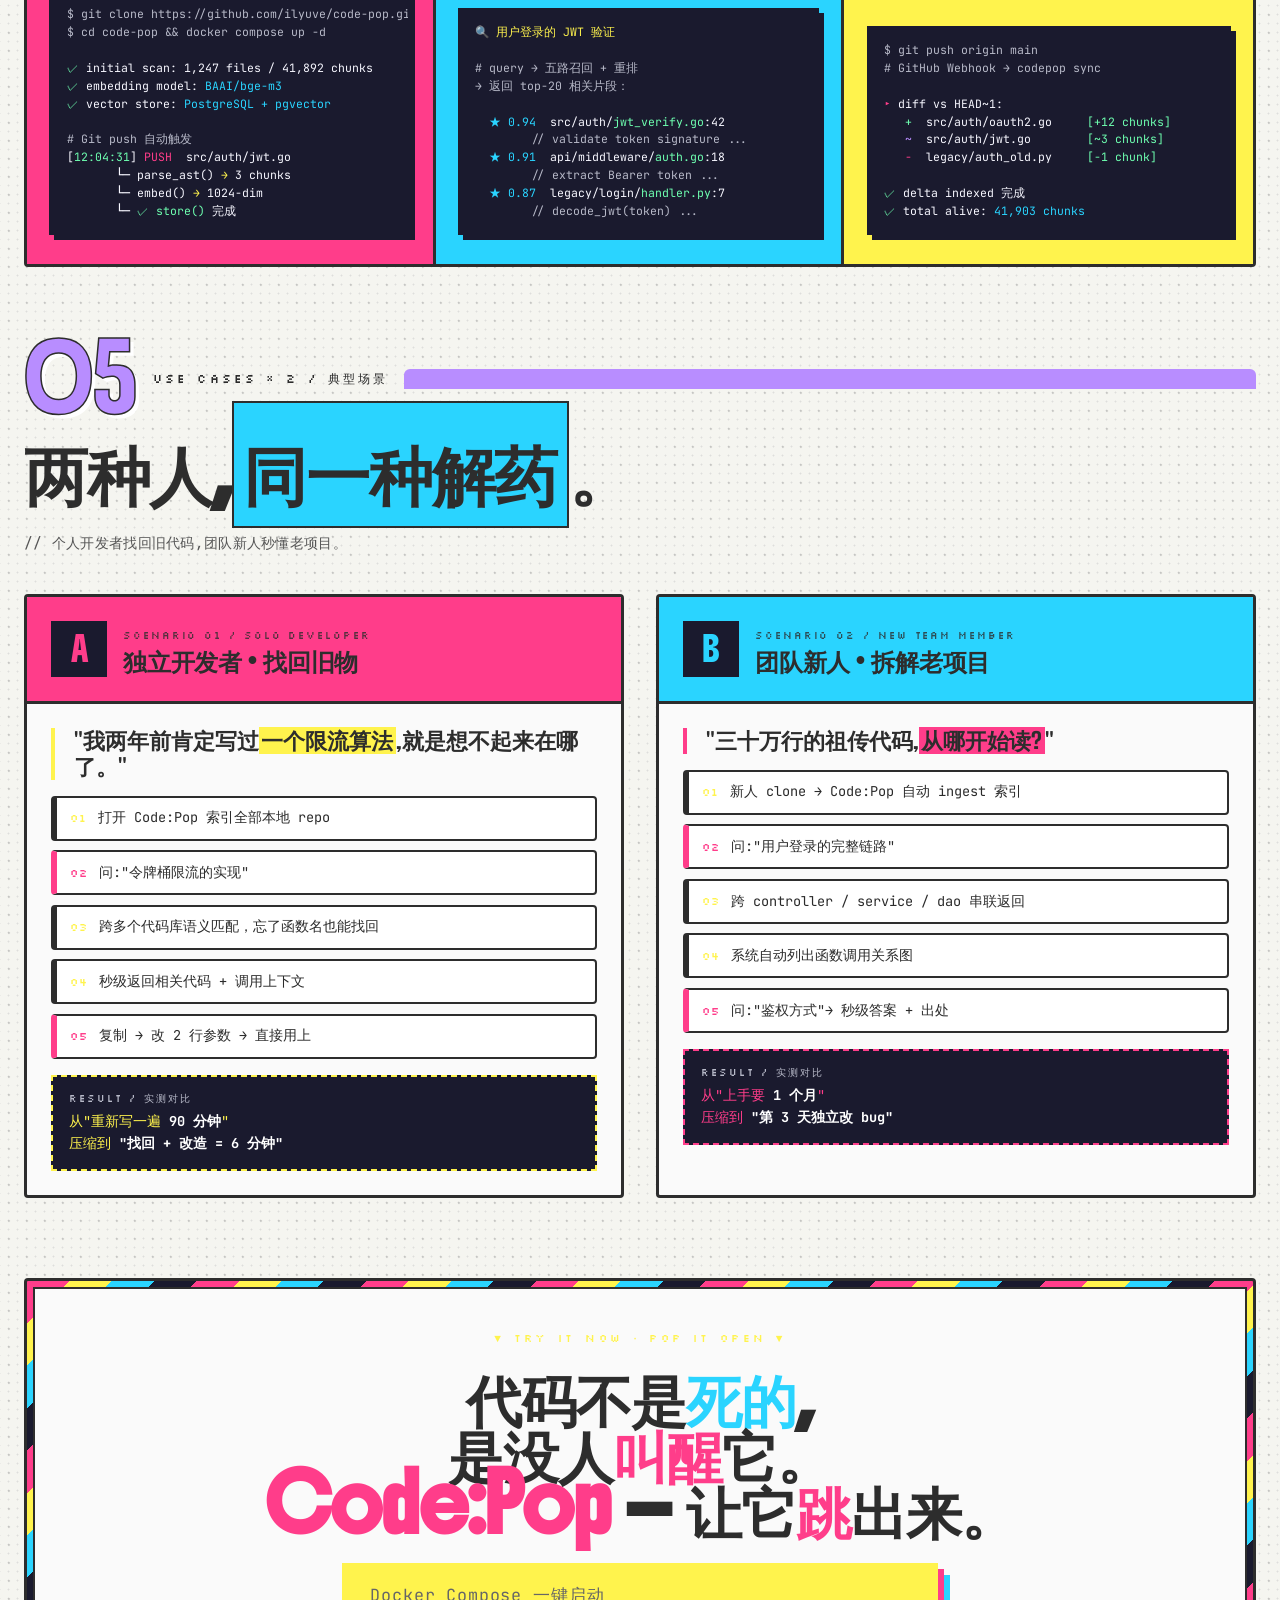
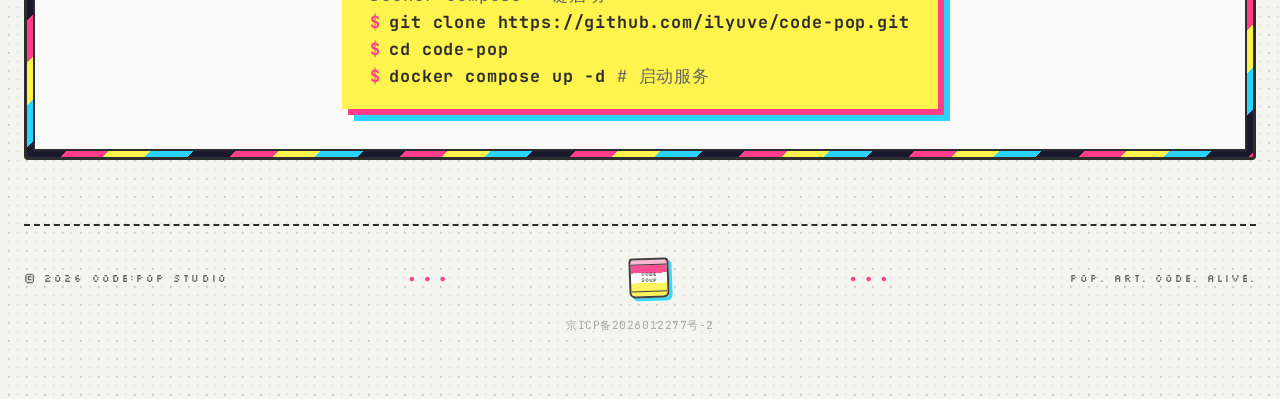
==== commit aeeb219f: "fix(site): 首页文案对齐实际功能，去除虚构 CLI 与失真性能数字 - 语义检索示例由虚构的 codepop> CLI 改为 Web 搜索框演示，标注五路召回 + 重排 - STACK 检索" ====
--- a/index.html
+++ b/index.html
@@ -176,7 +176,7 @@
 [<span class="gn">12:04:31</span>] <span class="pp">PUSH</span>  src/auth/jwt.go
        └─ parse_ast() <span class="gg">→</span> 3 chunks
        └─ embed() <span class="gg">→</span> 1024-dim
-       └─ <span class="ok">✓ store()</span> in <span class="vi">23ms</span></pre>
+       └─ <span class="ok">✓ store()</span> 完成</pre>
       </div>
       <div class="feat f2">
         <div class="feat-num">02</div>
@@ -184,11 +184,11 @@
         <h3 class="feat-title">语义检索</h3>
         <div class="feat-title-en">SEMANTIC SEARCH</div>
         <p class="feat-desc"><strong>BAAI/bge-m3 嵌入模型</strong>把代码与查询编码到同一向量空间,理解<strong>代码语义</strong>而非关键词匹配。忘了函数名也能找回来。</p>
-        <div class="feat-stack">▸ STACK: bge-m3 (1024d) · cosine · top-k=5 · re-rank</div>
-        <pre class="feat-snippet"><span class="pr">codepop&gt;</span> ask <span class="gg">"用户登录的 JWT 验证"</span>
-
-<span class="cm"># vectorize query → cosine search</span>
-<span class="cm">→ found 3 matches in 87ms:</span>
+        <div class="feat-stack">▸ STACK: bge-m3 (1024d) · cosine · top-k=20 · re-rank</div>
+        <pre class="feat-snippet"><span class="pr">🔍</span> <span class="gg">用户登录的 JWT 验证</span>
+
+<span class="cm"># query → 五路召回 + 重排</span>
+<span class="cm">→ 返回 top-20 相关片段：</span>
 
   <span class="bb">★ 0.94</span>  src/auth/<span class="gn">jwt_verify.go</span>:42
         <span class="cm">// validate token signature ...</span>
@@ -212,7 +212,7 @@
    <span class="vi">~</span>  src/auth/jwt.go        <span class="gn">[~3 chunks]</span>
    <span class="pp">-</span>  legacy/auth_old.py     <span class="gn">[-1 chunk]</span>
 
-<span class="ok">✓</span> delta indexed in <span class="vi">142ms</span>
+<span class="ok">✓</span> delta indexed 完成
 <span class="ok">✓</span> total alive: <span class="bb">41,903 chunks</span></pre>
       </div>
     </section>
@@ -227,8 +227,8 @@
           <ol class="case-flow">
             <li>打开 Code:Pop 索引全部本地 repo</li>
             <li class="hot">问:"令牌桶限流的实现"</li>
-            <li>跨 12 个项目语义匹配 (cosine ≥ 0.85)</li>
-            <li>0.3 秒返回 4 段相关代码 + 调用上下文</li>
+            <li>跨多个代码库语义匹配，忘了函数名也能找回</li>
+            <li>秒级返回相关代码 + 调用上下文</li>
             <li class="hot">复制 → 改 2 行参数 → 直接用上</li>
           </ol>
           <div class="case-result"><span class="lbl">RESULT / 实测对比</span>从"重新写一遍 <strong>90 分钟</strong>"<br>压缩到 <strong>"找回 + 改造 = 6 分钟"</strong></div>
